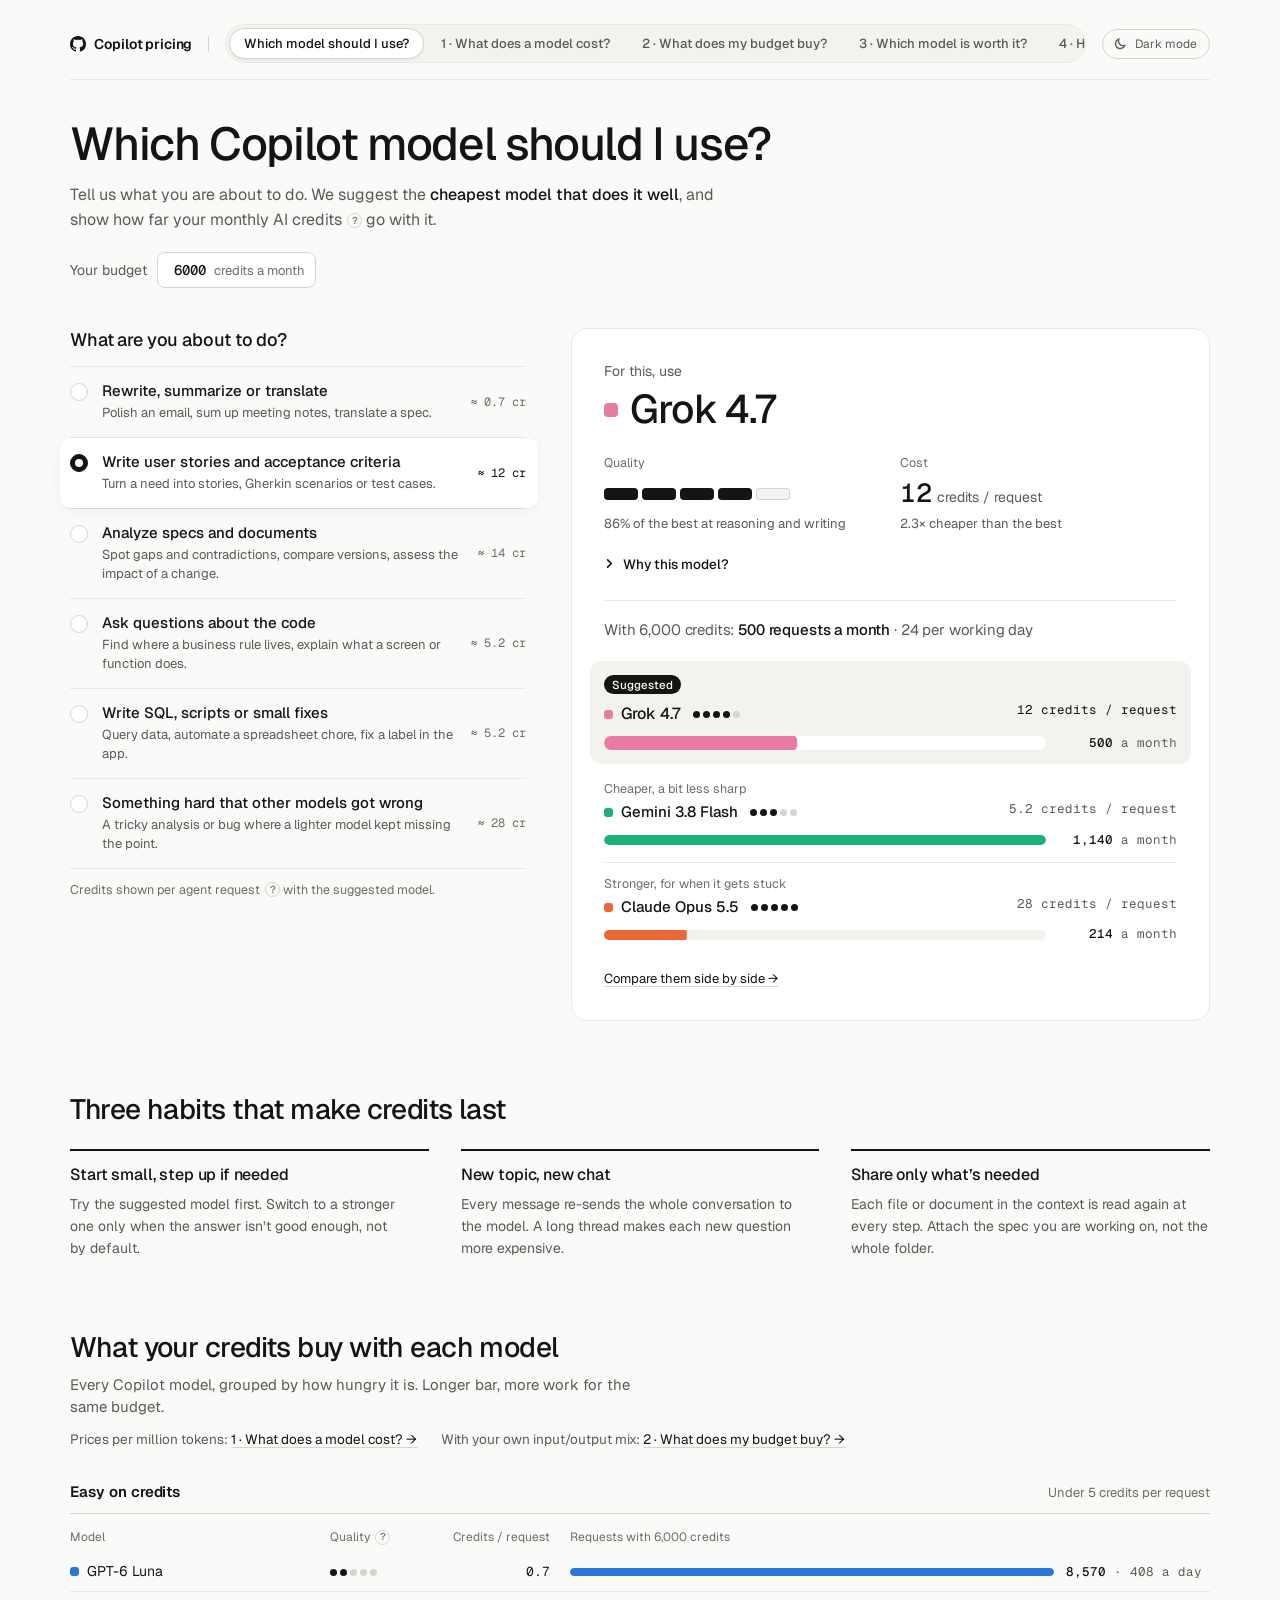
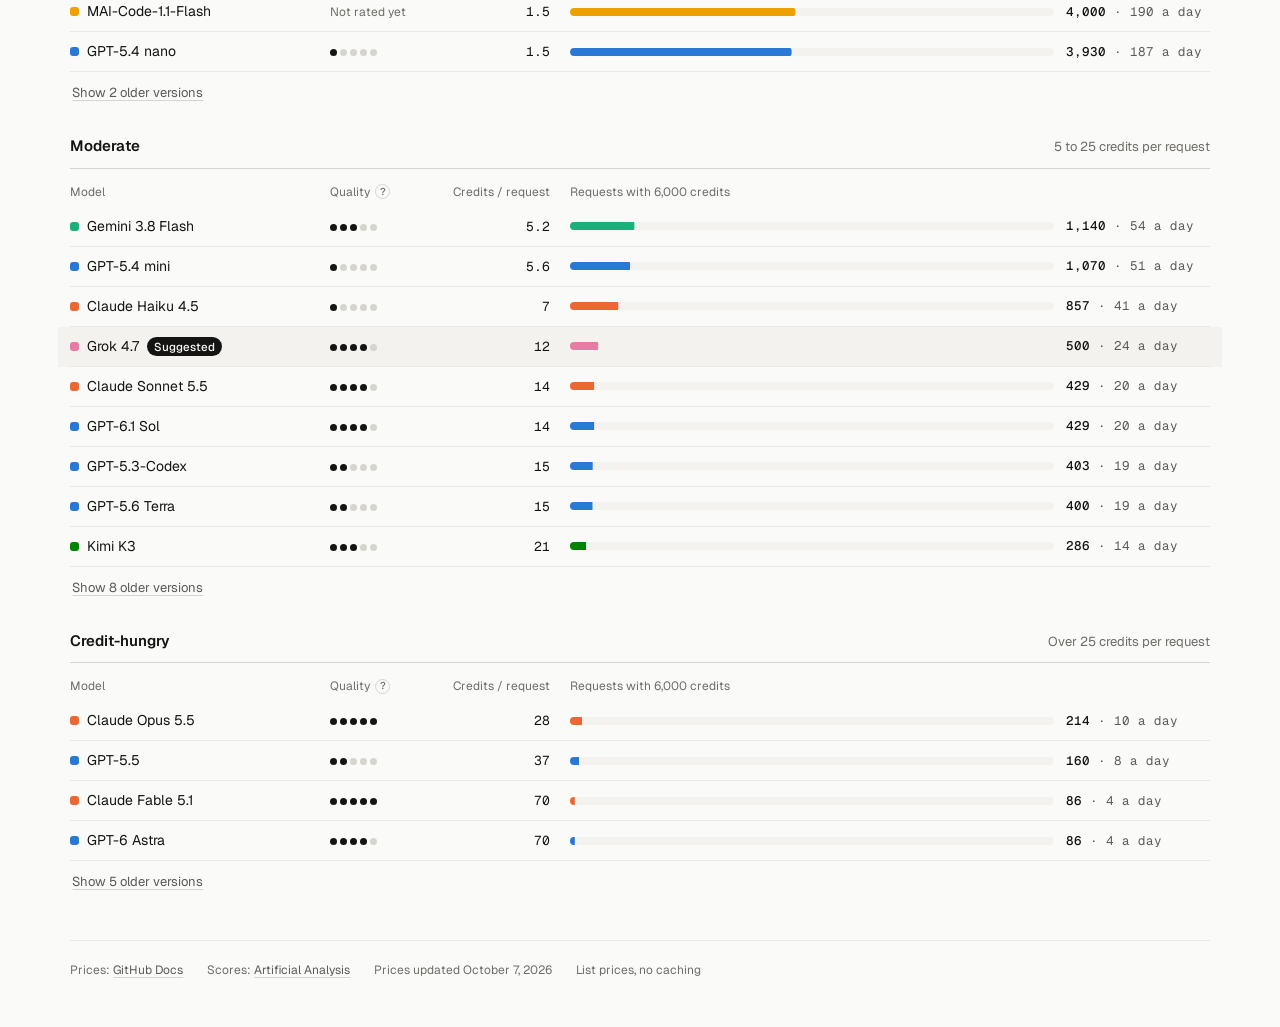
==== index.html @ 6c3388f8 "✨ feat: simple start page that suggests a model per task New index.html for readers who don't follow" ====
<!doctype html>
<html lang="en">
<head>
<meta charset="utf-8">
<meta name="viewport" content="width=device-width, initial-scale=1, viewport-fit=cover">
<title>Which Copilot model should I use?</title>
<meta name="description" content="Pick what you are about to do and get a GitHub Copilot model that does it well without burning through your monthly AI credits.">
<link rel="icon" href="data:image/svg+xml,%3Csvg xmlns=%22http://www.w3.org/2000/svg%22 viewBox=%220 0 16 16%22%3E%3Crect x=%221%22 y=%229%22 width=%223%22 height=%226%22 rx=%221%22 fill=%22%232a78d6%22/%3E%3Crect x=%226.5%22 y=%225%22 width=%223%22 height=%2210%22 rx=%221%22 fill=%22%23eb6834%22/%3E%3Crect x=%2212%22 y=%221%22 width=%223%22 height=%2214%22 rx=%221%22 fill=%22%231baf7a%22/%3E%3C/svg%3E">
<link rel="preconnect" href="https://fonts.googleapis.com">
<link rel="preconnect" href="https://fonts.gstatic.com" crossorigin>
<link rel="stylesheet" href="https://fonts.googleapis.com/css2?family=Geist:wght@400;500;600&family=Geist+Mono:wght@400;500&display=swap">

<script>
  try { const t = localStorage.getItem('copilot-pricing-theme'); if (t === 'dark' || t === 'light') document.documentElement.dataset.theme = t; } catch {}
</script>
<style>
/* Start page: the simple view for people who don't follow LLM news.
   Same design language as cost.html (tokens, nav, theme), fewer controls:
   pick a task on the left, the answer on the right, then the whole menu priced
   in what a monthly budget buys. Color is reserved for providers and the bars. */
:root {
  --bg: #fafaf9;
  --surface: #ffffff;
  --ink: #141413;
  --ink-2: #5b5a56;
  --ink-3: #6f6d68;
  --rule: #e9e8e4;
  --rule-strong: #d6d4ce;
  --hover: #f3f2ef;

  --s-openai: #2a78d6;
  --s-anthropic: #eb6834;
  --s-google: #1baf7a;
  --s-microsoft: #eda100;
  --s-xai: #e87ba4;
  --s-moonshot: #008300;
  --s-other: #8f8d87;

  --font-sans: "Geist", ui-sans-serif, system-ui, -apple-system, "Segoe UI", sans-serif;
  --font-mono: "Geist Mono", ui-monospace, "SF Mono", Menlo, monospace;
  --ease-out: cubic-bezier(.16, 1, .3, 1);
  color-scheme: light;
}
@media (prefers-color-scheme: dark) {
  :root:not([data-theme="light"]) {
    --bg: #151514; --surface: #1c1c1b; --ink: #f4f3ef; --ink-2: #b9b7b0; --ink-3: #85837d;
    --rule: #2a2a28; --rule-strong: #3a3a37; --hover: #222221;
    --s-openai: #3987e5; --s-anthropic: #d95926; --s-google: #199e70;
    --s-microsoft: #c98500; --s-xai: #d55181; --s-moonshot: #008300; --s-other: #85837d;
    color-scheme: dark;
  }
}
:root[data-theme="dark"] {
  --bg: #151514; --surface: #1c1c1b; --ink: #f4f3ef; --ink-2: #b9b7b0; --ink-3: #85837d;
  --rule: #2a2a28; --rule-strong: #3a3a37; --hover: #222221;
  --s-openai: #3987e5; --s-anthropic: #d95926; --s-google: #199e70;
  --s-microsoft: #c98500; --s-xai: #d55181; --s-moonshot: #008300; --s-other: #85837d;
  color-scheme: dark;
}

* { box-sizing: border-box; }
[hidden] { display: none !important; }
html { -webkit-text-size-adjust: 100%; }
body {
  margin: 0;
  background: var(--bg);
  color: var(--ink);
  font: 400 14px/1.5 var(--font-sans);
  -webkit-font-smoothing: antialiased;
}
.app {
  max-width: 76rem;
  margin: 0 auto;
  padding-inline: clamp(16px, 3vw, 40px);
  padding-block: 24px 48px;
}

/* Header and site nav: same as the other pages (keep the copies in sync) */
.masthead { display: flex; justify-content: space-between; align-items: center; gap: 16px; padding-bottom: 16px; border-bottom: 1px solid var(--rule); }
.theme-btn {
  appearance: none;
  display: inline-flex; align-items: center; gap: 8px;
  border: 1px solid var(--rule-strong);
  background: transparent;
  color: var(--ink-2);
  font: 400 12px/1 var(--font-sans);
  padding: 7px 12px 7px 10px;
  border-radius: 999px;
  cursor: pointer;
  flex: none;
  transition: background .15s, color .15s;
}
.theme-btn:hover { background: var(--hover); color: var(--ink); }
.theme-btn svg { width: 14px; height: 14px; fill: none; stroke: currentColor; stroke-width: 1.6; stroke-linecap: round; }
.theme-btn .sun { display: none; }
.is-dark .theme-btn .sun { display: block; }
.is-dark .theme-btn .moon { display: none; }
/* Site nav: one tab per page, shared by index.html, cost.html, tokens.html, performance.html and compare.html */
.site-nav { flex: 1; min-width: 0; display: flex; align-items: center; gap: 16px; }
.site-nav .brand {
  display: inline-flex; align-items: center; gap: 8px; flex: none;
  font: 600 14px/1 var(--font-sans); letter-spacing: -.01em; color: var(--ink);
  padding-right: 16px; border-right: 1px solid var(--rule-strong);
}
.site-nav .brand svg { width: 16px; height: 16px; fill: currentColor; }
.site-nav .tabs {
  display: flex; gap: 2px; padding: 3px; min-width: 0; overflow-x: auto; scrollbar-width: none;
  background: var(--hover); border: 1px solid var(--rule); border-radius: 999px;
}
.site-nav .tabs::-webkit-scrollbar { display: none; }
.site-nav .tabs a {
  flex: none; white-space: nowrap;
  font: 500 13px/1 var(--font-sans); color: var(--ink-2); text-decoration: none;
  padding: 8px 14px; border-radius: 999px; border: 1px solid transparent;
  transition: background .15s, color .15s, box-shadow .15s;
}
.site-nav .tabs a:hover { color: var(--ink); }
.site-nav .tabs .ts { display: none; }
.site-nav .tabs a[aria-current="page"] {
  color: var(--ink); background: var(--surface); border-color: var(--rule-strong);
  box-shadow: 0 1px 2px rgb(0 0 0 / .06);
}
.site-nav .tabs a:focus-visible { outline: 2px solid var(--ink); outline-offset: 2px; }
@media (max-width: 640px) {
  .site-nav .brand { display: none; }
  .site-nav .tabs a { font-size: 12px; padding: 7px 9px; }
  .site-nav .tabs .tq { display: none; }
  .site-nav .tabs .ts { display: inline; }
  .theme-btn { padding: 7px; }
  #theme-label { position: absolute; width: 1px; height: 1px; overflow: hidden; clip-path: inset(50%); white-space: nowrap; }
}

/* Intro */
.intro { padding-top: 40px; max-width: 46rem; }
h1 {
  font-weight: 500;
  font-size: clamp(30px, 4.6vw, 46px);
  line-height: 1.06;
  letter-spacing: -0.03em;
  margin: 0 0 14px;
  text-wrap: balance;
}
.lede { color: var(--ink-2); font-size: 16px; line-height: 1.55; max-width: 60ch; margin: 0; text-wrap: pretty; }
.lede b { color: var(--ink); font-weight: 500; }
.budget {
  display: inline-flex; align-items: center; gap: 10px; flex-wrap: wrap;
  margin-top: 20px; font-size: 14px; color: var(--ink-2);
}
.budget label { color: var(--ink-2); }
.num {
  display: inline-flex; align-items: center;
  border: 1px solid var(--rule-strong); border-radius: 8px; background: var(--surface);
  transition: border-color .15s;
}
.num:focus-within { border-color: var(--ink-2); }
.num input {
  appearance: textfield; -moz-appearance: textfield;
  width: 6.5ch; border: 0; background: transparent; color: var(--ink);
  font: 500 14px/1 var(--font-mono); padding: 8px 4px 8px 10px; text-align: right;
}
.num input::-webkit-outer-spin-button, .num input::-webkit-inner-spin-button { -webkit-appearance: none; margin: 0; }
.num input:focus { outline: none; }
.num span { padding: 0 10px 0 4px; color: var(--ink-3); font-size: 13px; }
.budget .reset { font-size: 13px; }

/* Picker: tasks on the left, the answer on the right */
.picker {
  margin-top: 40px;
  display: grid;
  grid-template-columns: minmax(0, 5fr) minmax(0, 7fr);
  gap: clamp(24px, 3.5vw, 48px);
  align-items: start;
}
.tasks { border: 0; margin: 0; padding: 0; min-width: 0; }
.tasks legend { font: 500 18px/1.3 var(--font-sans); letter-spacing: -0.01em; padding: 0; margin-bottom: 14px; }
.task-list { list-style: none; margin: 0; padding: 0; border-top: 1px solid var(--rule); }
.task { border-bottom: 1px solid var(--rule); }
.task label {
  position: relative;
  display: grid; grid-template-columns: 18px minmax(0, 1fr) auto; column-gap: 14px; align-items: start;
  padding: 14px 12px 14px 10px; margin-inline: -10px -12px;
  border-radius: 10px; cursor: pointer;
  transition: background .15s;
}
.task label:hover { background: var(--hover); }
.task input { position: absolute; opacity: 0; pointer-events: none; }
.task .dot {
  margin-top: 2px; width: 18px; height: 18px; border-radius: 50%;
  border: 1.5px solid var(--rule-strong); background: var(--surface);
  display: grid; place-items: center;
  transition: border-color .2s, background .2s;
}
.task .dot::after {
  content: ""; width: 8px; height: 8px; border-radius: 50%; background: var(--bg);
  transform: scale(0); transition: transform .3s var(--ease-out);
}
.task input:checked + label .dot { border-color: var(--ink); background: var(--ink); }
.task input:checked + label .dot::after { transform: scale(1); }
.task input:checked + label { background: var(--surface); box-shadow: 0 1px 2px rgb(0 0 0 / .05), 0 4px 16px rgb(0 0 0 / .04); }
.task input:focus-visible + label { outline: 2px solid var(--ink); outline-offset: 2px; }
.task .t-name { display: block; font-size: 15px; font-weight: 500; color: var(--ink); line-height: 1.35; }
.task .t-ex { display: block; margin-top: 3px; font-size: 13px; color: var(--ink-2); line-height: 1.45; }
.task .t-cost {
  align-self: center; white-space: nowrap;
  font: 400 12px/1 var(--font-mono); color: var(--ink-3);
  font-variant-numeric: tabular-nums;
}
.task input:checked + label .t-cost { color: var(--ink); }
.tasks-note { margin: 12px 0 0; font-size: 12.5px; color: var(--ink-3); }

/* The answer */
.answer {
  position: sticky; top: 16px;
  background: var(--surface);
  border: 1px solid var(--rule);
  border-radius: 16px;
  padding: clamp(20px, 3vw, 32px);
  min-width: 0;
}
.a-lead { margin: 0; font-size: 14px; color: var(--ink-2); }
.a-model {
  display: flex; align-items: center; gap: 12px;
  margin: 6px 0 0;
  font-weight: 500; font-size: clamp(28px, 3.6vw, 40px); line-height: 1.08; letter-spacing: -0.03em;
  text-wrap: balance;
}
.a-model .sw { flex: none; width: 14px; height: 14px; border-radius: 4px; background: var(--c, var(--s-other)); }
.facts { margin: 22px 0 0; display: grid; grid-template-columns: repeat(2, minmax(0, 1fr)); gap: 20px; }
.fact { margin: 0; min-width: 0; }
.fact dt { font-size: 12.5px; color: var(--ink-3); margin-bottom: 8px; }
.fact dd { margin: 0; }
.meter { display: flex; gap: 4px; height: 28px; align-items: center; }
.meter i { flex: 1; max-width: 34px; height: 12px; border-radius: 4px; background: var(--hover); box-shadow: inset 0 0 0 1px var(--rule-strong); }
.meter i.on { background: var(--ink); box-shadow: none; }
.f-big { font-size: 14px; color: var(--ink-2); height: 28px; display: flex; align-items: baseline; gap: 6px; }
.f-big b { font-size: 26px; line-height: 1; font-weight: 500; letter-spacing: -0.02em; color: var(--ink); font-variant-numeric: tabular-nums; }
.f-sub { margin-top: 6px !important; font-size: 13px; color: var(--ink-2); }
.opt .o-name .pips { margin-left: 4px; }
.a-why { margin: 12px 0 0; font-size: 15px; line-height: 1.55; color: var(--ink-2); max-width: 58ch; text-wrap: pretty; }
.a-why b { color: var(--ink); font-weight: 500; }
.promo {
  display: inline-flex; align-items: center; gap: 8px; margin-top: 12px;
  font-size: 12.5px; color: var(--ink-2);
  padding: 5px 10px; border-radius: 999px; background: var(--hover);
}
.promo svg { width: 13px; height: 13px; fill: none; stroke: currentColor; stroke-width: 1.6; stroke-linecap: round; stroke-linejoin: round; }
.a-month {
  margin: 22px 0 0; padding-top: 18px; border-top: 1px solid var(--rule);
  font-size: 15px; line-height: 1.45; letter-spacing: -0.01em; color: var(--ink-2); text-wrap: pretty;
}
.a-month b { color: var(--ink); font-weight: 500; font-variant-numeric: tabular-nums; }

/* Options: the pick, a cheaper and a stronger model, each with its month in requests */
.opts { list-style: none; margin: 20px 0 0; padding: 0; display: grid; gap: 4px; }
.opt {
  display: grid;
  grid-template-columns: minmax(0, 1fr) auto;
  grid-template-areas: "role role" "name cost" "bar bar";
  column-gap: 12px;
  padding: 12px 0;
}
.opt + .opt { border-top: 1px solid var(--rule); }
.opt .o-role { grid-area: role; font-size: 12.5px; color: var(--ink-3); margin-bottom: 2px; }
.opt .o-name { grid-area: name; font-size: 15px; font-weight: 500; display: inline-flex; align-items: center; gap: 8px; min-width: 0; }
.opt .o-name .sw { flex: none; width: 9px; height: 9px; border-radius: 3px; background: var(--c, var(--s-other)); }
.opt .o-cost { grid-area: cost; align-self: baseline; font: 400 12.5px/1.3 var(--font-mono); color: var(--ink-2); text-align: right; font-variant-numeric: tabular-nums; }
.opt .o-bar { grid-area: bar; margin-top: 10px; display: flex; align-items: center; gap: 12px; }
.track { flex: 1; height: 10px; border-radius: 999px; background: var(--hover); overflow: hidden; }
.fill {
  display: block; height: 100%; border-radius: inherit; background: var(--c, var(--s-other));
  width: 100%; transform-origin: left center;
  transform: scaleX(max(var(--w, 0), .008));
  transition: transform .7s var(--ease-out);
}
.opt .o-n { flex: none; min-width: 9.5em; text-align: right; font: 400 12.5px/1 var(--font-mono); color: var(--ink-2); font-variant-numeric: tabular-nums; }
.opt .o-n b { color: var(--ink); font-weight: 500; }
.opt.is-pick {
  margin-inline: -14px; padding: 14px;
  background: var(--hover); border-radius: 12px;
}
.opt.is-pick + .opt { border-top: 0; }
.opt.is-pick .o-role {
  justify-self: start; margin-bottom: 8px;
  font-size: 11.5px; font-weight: 500; line-height: 1;
  padding: 4px 8px; border-radius: 999px; background: var(--ink); color: var(--bg);
}
.opt.is-pick .o-name { font-size: 16px; }
.opt.is-pick .o-cost { color: var(--ink); }
.opt.is-pick .track { height: 14px; background: var(--surface); }
.a-foot { margin: 16px 0 0; display: flex; flex-wrap: wrap; gap: 6px 20px; font-size: 13px; }
.a-foot a { color: var(--ink); text-underline-offset: 3px; text-decoration-color: var(--rule-strong); }
.a-foot a:hover { text-decoration-color: currentColor; }

/* The menu: every model, priced in what the budget buys */
section.menu, section.habits { margin-top: 72px; }
h2 {
  font-weight: 500; font-size: clamp(22px, 2.6vw, 28px); line-height: 1.15; letter-spacing: -0.02em;
  margin: 0 0 10px; text-wrap: balance;
}
.sub { margin: 0; color: var(--ink-2); font-size: 15px; max-width: 64ch; text-wrap: pretty; }
.more { margin: 10px 0 0; font-size: 13.5px; color: var(--ink-2); display: flex; flex-wrap: wrap; gap: 4px 24px; }
.more a, .why-list a { color: var(--ink); text-underline-offset: 3px; text-decoration-color: var(--rule-strong); }
.more a:hover, .why-list a:hover { text-decoration-color: currentColor; }
.band { margin-top: 32px; }
.band-head { display: flex; align-items: baseline; justify-content: space-between; gap: 16px; padding-bottom: 10px; border-bottom: 1px solid var(--rule-strong); }
.band-head h3 { margin: 0; font-size: 15px; font-weight: 600; letter-spacing: -0.005em; }
.band-head p { margin: 0; font-size: 13px; color: var(--ink-3); text-align: right; }
.m-head, .m-row {
  display: grid;
  grid-template-columns: minmax(0, 15rem) 5.5rem 7rem minmax(0, 1fr);
  column-gap: 20px; align-items: center;
}
.m-head {
  padding: 14px 0 6px; font-size: 12px; color: var(--ink-3);
}
.m-head span:nth-child(3) { text-align: right; }
.m-list { list-style: none; margin: 0; padding: 0; }
.m-row { padding: 9px 0; border-bottom: 1px solid var(--rule); scroll-margin-top: 80px; }
.m-row .m-name { display: inline-flex; align-items: center; gap: 8px; font-size: 14px; min-width: 0; }
.m-row .m-name .sw { flex: none; width: 9px; height: 9px; border-radius: 3px; background: var(--c, var(--s-other)); }
.m-row .m-name span:not(.sw):not(.tag) { overflow: hidden; text-overflow: ellipsis; white-space: nowrap; }
.m-row .m-cost { text-align: right; font: 400 13px/1 var(--font-mono); color: var(--ink); font-variant-numeric: tabular-nums; }
.m-row .m-bar { display: flex; align-items: center; gap: 12px; min-width: 0; }
.m-row .track { height: 8px; }
.m-row .m-n { flex: none; min-width: 11.5em; font: 400 12.5px/1 var(--font-mono); color: var(--ink-2); font-variant-numeric: tabular-nums; }
.m-row .m-n b { color: var(--ink); font-weight: 500; }
.m-row .tag {
  flex: none; font-size: 11.5px; line-height: 1; padding: 4px 7px; border-radius: 999px;
  background: var(--ink); color: var(--bg); font-weight: 500;
}
.m-row.is-pick { background: linear-gradient(var(--hover), var(--hover)) no-repeat; background-size: calc(100% + 24px) 100%; background-position: -12px 0; }
@supports (background-size: calc(100% + 24px) 100%) {
  .m-row.is-pick { box-shadow: -12px 0 0 var(--hover), 12px 0 0 var(--hover); }
}
.m-row.is-old .m-name, .m-row.is-old .m-cost, .m-row.is-old .m-n, .m-row.is-old .m-n b { color: var(--ink-3); }
.m-row.is-old .sw, .m-row.is-old .fill, .m-row.is-old .pips { opacity: .45; }
.old-tag {
  flex: none; font-size: 11px; line-height: 1; padding: 3px 6px; border-radius: 999px;
  border: 1px solid var(--rule-strong); color: var(--ink-3);
}
.old-toggle { margin-top: 10px; font-size: 12.5px; color: var(--ink-3); text-align: left; line-height: 1.4; }
.pips { display: inline-flex; gap: 3px; }
.pips i { width: 7px; height: 7px; border-radius: 50%; background: var(--rule-strong); }
.pips i.on { background: var(--ink); }
.pips-na { font-size: 12px; color: var(--ink-3); }

/* Habits */
.h-list { list-style: none; margin: 24px 0 0; padding: 0; display: grid; grid-template-columns: repeat(3, minmax(0, 1fr)); gap: 32px; }
.h-list li { border-top: 2px solid var(--ink); padding-top: 14px; }
.h-list b { display: block; font-size: 16px; font-weight: 500; letter-spacing: -0.01em; line-height: 1.3; }
.h-list p { margin: 8px 0 0; color: var(--ink-2); font-size: 14px; line-height: 1.55; text-wrap: pretty; }

/* Why this model (inside the answer panel) */
details.why { margin-top: 16px; }
details.why summary {
  display: inline-flex; align-items: center; gap: 8px; cursor: pointer; list-style: none;
  font-size: 13.5px; font-weight: 500; color: var(--ink); padding: 4px 0;
}
details.why summary::-webkit-details-marker { display: none; }
details.why summary svg { width: 11px; height: 11px; fill: none; stroke: currentColor; stroke-width: 1.8; stroke-linecap: round; stroke-linejoin: round; transition: transform .2s var(--ease-out); }
details.why[open] summary svg { transform: rotate(90deg); }
.why-list { margin: 8px 0 0; padding: 0 0 0 19px; display: grid; gap: 6px; font-size: 13.5px; line-height: 1.5; color: var(--ink-2); max-width: 62ch; }
.why-list b { color: var(--ink); font-weight: 500; }

.link-btn {
  appearance: none; border: 0; background: none; padding: 4px 2px;
  font: 400 13px/1 var(--font-sans); color: var(--ink-2);
  text-decoration: underline; text-decoration-color: var(--rule-strong);
  text-underline-offset: 3px; cursor: pointer;
}
.link-btn:hover { color: var(--ink); }
.gl-t { white-space: nowrap; }

/* Footer */
footer {
  margin-top: 48px; padding-top: 20px; border-top: 1px solid var(--rule);
  color: var(--ink-3); font-size: 12px;
  display: flex; flex-wrap: wrap; gap: 6px 24px;
}
footer a { color: var(--ink-2); text-underline-offset: 3px; text-decoration-color: var(--rule-strong); }
.empty { color: var(--ink-2); padding: 24px 0; }

button:focus-visible, summary:focus-visible, a:focus-visible, .num:has(input:focus-visible) {
  outline: 2px solid var(--ink);
  outline-offset: 2px;
}

@media (max-width: 960px) {
  .picker { grid-template-columns: minmax(0, 1fr); }
  .answer { position: static; }
  .m-head, .m-row { grid-template-columns: minmax(0, 1fr) auto; row-gap: 8px; }
  .m-head { display: none; }
  .m-row .m-q { justify-self: end; }
  .m-row .m-cost { display: none; }
  .m-row .m-bar { grid-column: 1 / -1; }
  .h-list { grid-template-columns: minmax(0, 1fr); gap: 24px; }
}
@media (max-width: 520px) {
  .intro { padding-top: 28px; }
  .opt .o-n, .m-row .m-n { min-width: 0; }
  .band-head { flex-direction: column; gap: 2px; }
  .band-head p { text-align: left; }
}
@media (prefers-reduced-motion: reduce) {
  *, *::before, *::after { transition: none !important; }
}
.no-anim .fill { transition: none; }
</style>
</head>
<body>
<!--
THESIS: the answer before the vocabulary. Name the task, get one model and what a month of it costs; refuses the price-chart-first dashboard.
OWN-WORLD: the site's own Geist on warm neutrals, provider swatches, round-capped bars; a bordered answer panel is the only raised surface.
STORY: a business analyst learns which model fits the task, how many agent requests their 6,000 credits buy with it, and that pricier is rarely needed; they leave with a model name.
FIRST VIEWPORT: question as H1, one-line lede with the editable budget; tasks list left (5/12), answer panel right (7/12) with model name at display size and three month bars.
FORM: established-world surface, task picker + answer panel (structure chosen in-thread; seed script returned no output).
FINISH: unreviewed and undocumented is unfinished; this build ends with the finish review, the verdict, and DESIGN.md
-->
<div class="app">
  <div class="masthead">
    <nav class="site-nav" aria-label="Pages">
      <span class="brand"><svg viewBox="0 0 16 16" aria-hidden="true"><path d="M8 0c4.42 0 8 3.58 8 8a8.01 8.01 0 0 1-5.45 7.59c-.4.08-.55-.17-.55-.38 0-.27.01-1.13.01-2.2 0-.75-.25-1.23-.54-1.48 1.78-.2 3.65-.88 3.65-3.95 0-.88-.31-1.59-.82-2.15.08-.2.36-1.02-.08-2.12 0 0-.67-.22-2.2.82-.64-.18-1.32-.27-2-.27-.68 0-1.36.09-2 .27-1.53-1.03-2.2-.82-2.2-.82-.44 1.1-.16 1.92-.08 2.12-.51.56-.82 1.28-.82 2.15 0 3.06 1.86 3.75 3.64 3.95-.23.2-.44.55-.51 1.07-.46.21-1.61.55-2.33-.66-.15-.24-.6-.83-1.23-.82-.67.01-.27.38.01.53.34.19.73.9.82 1.13.16.45.68 1.31 2.69.94 0 .67.01 1.3.01 1.49 0 .21-.15.45-.55.38A7.995 7.995 0 0 1 0 8c0-4.42 3.58-8 8-8Z"/></svg>Copilot pricing</span>
      <div class="tabs">
        <a href="./" aria-current="page"><span class="tq">Which model should I use?</span><span class="ts">Start</span></a>
        <a href="cost.html">1 · <span class="tq">What does a model cost?</span><span class="ts">Cost</span></a>
        <a href="tokens.html">2 · <span class="tq">What does my budget buy?</span><span class="ts">Budget</span></a>
        <a href="performance.html">3 · <span class="tq">Which model is worth it?</span><span class="ts">Value</span></a>
        <a href="compare.html">4 · <span class="tq">How do they compare?</span><span class="ts">Compare</span></a>
      </div>
    </nav>
    <button type="button" class="theme-btn" id="theme-toggle" aria-pressed="false">
      <svg class="moon" viewBox="0 0 16 16" aria-hidden="true"><path d="M13.5 9.5A5.5 5.5 0 0 1 6.5 2.5a5.5 5.5 0 1 0 7 7Z"/></svg>
      <svg class="sun" viewBox="0 0 16 16" aria-hidden="true"><circle cx="8" cy="8" r="3"/><path d="M8 1.5v1.5M8 13v1.5M1.5 8H3M13 8h1.5M3.4 3.4l1 1M11.6 11.6l1 1M3.4 12.6l1-1M11.6 4.4l1-1"/></svg>
      <span id="theme-label">Dark mode</span>
    </button>
  </div>

  <header class="intro">
    <h1>Which Copilot model should I use?</h1>
    <p class="lede">Tell us what you are about to do. We suggest the <b>cheapest model that does it well</b>, and show how far your monthly <span class="gl-t">AI credits<button class="gl" data-gl="credit"></button></span> go with it.</p>
    <div class="budget">
      <label for="credits">Your budget</label>
      <span class="num"><input id="credits" type="number" inputmode="numeric" min="0" max="1000000" step="500" value="6000"><span>credits a month</span></span>
      <button type="button" class="link-btn reset" id="credits-reset" hidden>Back to 6,000</button>
    </div>
  </header>

  <main>
    <div class="picker">
      <fieldset class="tasks">
        <legend>What are you about to do?</legend>
        <ul class="task-list" id="tasks"></ul>
        <p class="tasks-note">Credits shown per <span class="gl-t">agent request<button class="gl" data-gl="request"></button></span> with the suggested model.</p>
      </fieldset>

      <section class="answer" id="answer" aria-live="polite" aria-labelledby="a-model">
        <p class="empty">Loading prices…</p>
      </section>
    </div>

    <section class="habits" aria-labelledby="habits-title">
      <h2 id="habits-title">Three habits that make credits last</h2>
      <ul class="h-list">
        <li><b>Start small, step up if needed</b><p>Try the suggested model first. Switch to a stronger one only when the answer isn’t good enough, not by default.</p></li>
        <li><b>New topic, new chat</b><p>Every message re-sends the whole conversation to the model. A long thread makes each new question more expensive.</p></li>
        <li><b>Share only what’s needed</b><p>Each file or document in the context is read again at every step. Attach the spec you are working on, not the whole folder.</p></li>
      </ul>
    </section>

    <section class="menu" aria-labelledby="menu-title">
      <h2 id="menu-title">What your credits buy with each model</h2>
      <p class="sub" id="menu-sub">Every Copilot model, grouped by how hungry it is. Longer bar, more work for the same budget.</p>
      <p class="more"><span>Prices per million tokens: <a href="cost.html">1 · What does a model cost? →</a></span><span>With your own input/output mix: <a href="tokens.html">2 · What does my budget buy? →</a></span></p>
      <div id="bands"></div>
    </section>




    <footer>
      <span>Prices: <a href="https://docs.github.com/en/copilot/reference/copilot-billing/models-and-pricing" target="_blank" rel="noopener">GitHub Docs</a></span>
      <span>Scores: <a href="https://artificialanalysis.ai/" target="_blank" rel="noopener">Artificial Analysis</a></span>
      <span id="updated"></span>
      <span>List prices, no caching</span>
    </footer>
  </main>
</div>

<script src="shared.js"></script>
<script>
// Data: data/models.csv (prices, USD per 1M tokens) and data/scores.csv (Artificial Analysis).
// Every suggestion is computed here from those files; no model name is hard-coded.
const NUMERIC = ['input', 'cachedInput', 'cacheWrite', 'output', 'coding', 'intelligence'];

function parseCSV(text) {
  const out = [];
  let row = [], field = '', q = false;
  for (let i = 0; i < text.length; i++) {
    const ch = text[i];
    if (q) {
      if (ch === '"' && text[i + 1] === '"') { field += '"'; i++; }
      else if (ch === '"') q = false;
      else field += ch;
    } else if (ch === '"') q = true;
    else if (ch === ',') { row.push(field); field = ''; }
    else if (ch === '\n') { row.push(field.replace(/\r$/, '')); out.push(row); row = []; field = ''; }
    else field += ch;
  }
  if (field || row.length) { row.push(field); out.push(row); }
  const [head, ...data] = out;
  return data.filter(r => r.length > 1).map(r => {
    const m = {};
    head.forEach((h, i) => {
      const v = r[i] ?? '';
      m[h] = v === '' ? null : NUMERIC.includes(h) ? Number(v) : v;
    });
    return m;
  });
}

const getText = url => fetch(url, { cache: 'no-cache' }).then(r => { if (!r.ok) throw new Error(url + ' ' + r.status); return r.text(); });
const getJSON = url => fetch(url, { cache: 'no-cache' }).then(r => (r.ok ? r.json() : {})).catch(() => ({}));
Promise.all([
  getText('data/models.csv'),
  getText('data/scores.csv').catch(() => ''),
  getJSON('data/meta.json'),
]).then(([csv, scores, meta]) => init(parseCSV(csv), scores ? parseCSV(scores) : [], meta), err => {
  console.error(err);
  const p = document.createElement('p');
  p.className = 'empty';
  p.textContent = 'Couldn’t load the price list. Serve the site over HTTP (python3 -m http.server).';
  document.getElementById('answer').replaceChildren(p);
});

// What people ask Copilot to do, from light to heavy. `index` is the benchmark that fits the task
// best; `level` is the share of the top Copilot score a model needs to be suggested.
const TASKS = [
  { id: 'rewrite', name: 'Rewrite, summarize or translate', ex: 'Polish an email, sum up meeting notes, translate a spec.', index: 'intelligence', level: .6 },
  { id: 'stories', name: 'Write user stories and acceptance criteria', ex: 'Turn a need into stories, Gherkin scenarios or test cases.', index: 'intelligence', level: .8 },
  { id: 'analyze', name: 'Analyze specs and documents', ex: 'Spot gaps and contradictions, compare versions, assess the impact of a change.', index: 'intelligence', level: .9 },
  { id: 'code-qa', name: 'Ask questions about the code', ex: 'Find where a business rule lives, explain what a screen or function does.', index: 'coding', level: .85 },
  { id: 'sql', name: 'Write SQL, scripts or small fixes', ex: 'Query data, automate a spreadsheet chore, fix a label in the app.', index: 'coding', level: .92 },
  { id: 'hard', name: 'Something hard that other models got wrong', ex: 'A tricky analysis or bug where a lighter model kept missing the point.', index: 'intelligence', level: .98 },
];
const INDEX_LABEL = { intelligence: 'reasoning and writing', coding: 'coding' };
const DEFAULT_CREDITS = 6000;
const WORKDAYS = 21;
const STORE = 'copilot-start';

function init(ROWS, SCORES, meta) {
  const $ = id => document.getElementById(id);
  const { REQUEST_TOKENS, CREDIT_USD } = CopilotShared;
  const shared = CopilotShared.read();
  const inPct = Number.isFinite(shared.inPct) ? shared.inPct : 90;
  const r = inPct / 100;

  const COLORS = { OpenAI: '--s-openai', Anthropic: '--s-anthropic', Google: '--s-google', Microsoft: '--s-microsoft', xAI: '--s-xai', 'Moonshot AI': '--s-moonshot' };
  const colorOf = p => `var(${COLORS[p] || '--s-other'})`;
  const scoreOf = new Map(SCORES.map(s => [s.model, s]));
  const num = v => (Number.isFinite(v) ? v : null);

  // One entry per model, default tier: credits per agent request at the reader's mix.
  const MODELS = ROWS.filter(m => m.tier === 'default' && m.input != null && m.output != null).map(m => {
    const s = scoreOf.get(m.model) || {};
    const blendedUSD = r * m.input + (1 - r) * m.output;
    const promo = /promotion/i.test(m.note || '') ? (m.note.match(/through ([A-Z][a-z]+ \d{1,2}, \d{4})/) || [])[1] || '' : null;
    return {
      name: m.model, provider: m.provider, promo,
      perRequest: blendedUSD * REQUEST_TOKENS / 1e6 / CREDIT_USD,
      coding: num(s.coding), intelligence: num(s.intelligence),
    };
  });
  // Older versions: a model is superseded when the same provider ships the same line
  // (its name without the version number or a parenthesised variant) in a higher version,
  // e.g. Claude Sonnet 4.6 → Claude Sonnet 5.5, GPT-5.6 Luna → GPT-6 Luna.
  const versionOf = n => { const v = n.match(/\d+(?:\.\d+)?/); return v ? parseFloat(v[0]) : null; };
  const lineOf = n => n.replace(/\s*\(.*\)\s*/g, ' ').replace(/\d+(?:\.\d+)?/, '#').trim();
  MODELS.forEach(m => {
    const v = versionOf(m.name);
    const newer = v == null ? [] : MODELS.filter(o => o.provider === m.provider && !/\(/.test(o.name)
      && lineOf(o.name) === lineOf(m.name) && versionOf(o.name) > v);
    m.newer = newer.sort((a, b) => versionOf(b.name) - versionOf(a.name))[0] || null;
  });
  const CURRENT = MODELS.filter(m => !m.newer);
  const TOP = {
    coding: Math.max(...CURRENT.map(m => m.coding ?? -Infinity)),
    intelligence: Math.max(...CURRENT.map(m => m.intelligence ?? -Infinity)),
  };

  // Suggestion for a task: the cheapest model that reaches the level (ties: the higher score).
  // Cheaper: the best scorer below that price that still reaches level − 15 points.
  // Stronger: the best scorer above the pick (ties: the cheaper one).
  function suggest(task) {
    const k = task.index, top = TOP[k];
    const pool = CURRENT.filter(m => m[k] != null);
    const byCost = (a, b) => a.perRequest - b.perRequest || b[k] - a[k];
    const byScore = (a, b) => b[k] - a[k] || a.perRequest - b.perRequest;
    const pick = pool.filter(m => m[k] >= task.level * top).sort(byCost)[0];
    if (!pick) return null;
    const cheaper = pool.filter(m => m.perRequest < pick.perRequest && m[k] >= (task.level - .15) * top).sort(byScore)[0] || null;
    const stronger = pool.filter(m => m[k] > pick[k]).sort(byScore)[0] || null;
    return { pick, cheaper, stronger, k, top };
  }

  // Saved state, then the URL (?task=sql&credits=8000) on top.
  let saved = {};
  try { saved = JSON.parse(localStorage.getItem(STORE) || '{}') || {}; } catch {}
  const q = new URLSearchParams(location.search);
  const state = {
    task: TASKS.some(t => t.id === q.get('task')) ? q.get('task') : TASKS.some(t => t.id === saved.task) ? saved.task : 'stories',
    credits: Number.isFinite(+q.get('credits')) && q.get('credits') !== null ? +q.get('credits') : Number.isFinite(saved.credits) ? saved.credits : DEFAULT_CREDITS,
  };
  state.credits = Math.min(Math.max(Math.round(state.credits) || 0, 0), 1e6);
  state.showOld = saved.showOld === true;
  function save() {
    try { localStorage.setItem(STORE, JSON.stringify(state)); } catch {}
    const p = new URLSearchParams(location.search);
    p.delete('task'); p.delete('credits');
    if (state.task !== 'stories') p.set('task', state.task);
    if (state.credits !== DEFAULT_CREDITS) p.set('credits', state.credits);
    const s = p.toString();
    try { history.replaceState(null, '', s ? '?' + s : location.pathname); } catch {}
  }

  // Formats
  const fmtInt = n => Math.round(n).toLocaleString('en-US');
  const fmtPer = c => (c < 0.95 ? c.toFixed(1) : c < 9.95 ? c.toFixed(1).replace(/\.0$/, '') : fmtInt(c));
  // Requests a month, rounded so they don't read as exact: 3 significant digits above 1,000.
  const fmtReq = n => (n >= 1000 ? fmtInt(Math.round(n / 10) * 10) : fmtInt(n));
  const perDay = n => {
    const d = n / WORKDAYS;
    return d >= 1.5 ? `${fmtInt(d)} a day` : d >= 0.75 ? 'about 1 a day' : 'less than 1 a day';
  };
  const monthOf = m => (m.perRequest > 0 ? state.credits / m.perRequest : 0);
  const pct = (m, k) => Math.round(m[k] / TOP[k] * 100);
  const el = (tag, cls, text) => { const e = document.createElement(tag); if (cls) e.className = cls; if (text != null) e.textContent = text; return e; };
  const swatch = m => { const s = el('span', 'sw'); s.style.setProperty('--c', colorOf(m.provider)); s.setAttribute('aria-hidden', 'true'); return s; };

  // Task list (built once; the per-request hint is refreshed on render).
  const hints = new Map();
  TASKS.forEach(t => {
    const li = el('li', 'task');
    const input = el('input');
    input.type = 'radio'; input.name = 'task'; input.id = 't-' + t.id; input.value = t.id;
    input.checked = t.id === state.task;
    input.addEventListener('change', () => {
      state.task = t.id; save(); renderAnswer(true); renderBands();
      if (matchMedia('(max-width: 960px)').matches) {
        const a = $('answer'), top = a.getBoundingClientRect().top;
        if (top > innerHeight * .6) a.scrollIntoView({ behavior: matchMedia('(prefers-reduced-motion: reduce)').matches ? 'auto' : 'smooth', block: 'start' });
      }
    });
    const label = el('label');
    label.htmlFor = input.id;
    const text = el('span');
    text.append(el('span', 't-name', t.name), el('span', 't-ex', t.ex));
    const hint = el('span', 't-cost');
    hints.set(t.id, hint);
    label.append(el('span', 'dot'), text, hint);
    li.append(input, label);
    $('tasks').append(li);
  });

  function renderAnswer(animate) {
    const task = TASKS.find(t => t.id === state.task);
    const s = suggest(task);
    const box = $('answer');
    if (!s) { box.replaceChildren(el('p', 'empty', 'No scored model for this task yet.')); return; }
    const { pick, cheaper, stronger, k } = s;

    const lead = el('p', 'a-lead', 'For this, use');
    const name = el('h2', 'a-model');
    name.id = 'a-model';
    name.append(swatch(pick), el('span', null, pick.name));

    // Two facts side by side: quality as a 5-step meter, cost per request.
    const best = CURRENT.filter(m => m[k] === TOP[k]).sort((a, b) => a.perRequest - b.perRequest)[0];
    const facts = el('dl', 'facts');
    const fq = el('div', 'fact');
    const meter = el('span', 'meter');
    const lv = qualityLevel(pick, k);
    meter.setAttribute('role', 'img');
    meter.setAttribute('aria-label', `Quality ${lv} out of 5`);
    for (let i = 1; i <= 5; i++) meter.append(el('i', i <= lv ? 'on' : ''));
    const qdd = el('dd');
    qdd.append(meter);
    const qsub = el('dd', 'f-sub', pick[k] === TOP[k] ? `Best at ${INDEX_LABEL[k]}` : `${pct(pick, k)}% of the best at ${INDEX_LABEL[k]}`);
    fq.append(el('dt', null, 'Quality'), qdd, qsub);
    const fc = el('div', 'fact');
    const cdd = el('dd', 'f-big');
    cdd.append(el('b', null, fmtPer(pick.perRequest)), ' credits / request');
    const ratio = best.perRequest / pick.perRequest;
    const csub = el('dd', 'f-sub', pick[k] === TOP[k] ? 'The priciest choice here' : ratio >= 1.5 ? `${ratio >= 10 ? fmtInt(ratio) : ratio.toFixed(1).replace(/\.0$/, '')}× cheaper than the best` : 'Priced like the best');
    fc.append(el('dt', null, 'Cost'), cdd, csub);
    facts.append(fq, fc);
    const parts = [lead, name, facts];
    if (pick.promo != null) {
      const p = el('p', 'promo');
      p.innerHTML = '<svg viewBox="0 0 14 14" aria-hidden="true"><circle cx="7" cy="7" r="5.5"/><path d="M7 4v3.2l2 1.3"/></svg>';
      p.append(pick.promo ? `Promotional price until ${pick.promo}` : 'Promotional price, may go up');
      parts.push(p);
    }

    // Why this model: the rule applied to this task, in plain words. Stays open across re-renders.
    const why = el('details', 'why');
    why.open = whyOpen;
    why.addEventListener('toggle', () => { whyOpen = why.open; });
    const sum = el('summary');
    sum.innerHTML = '<svg viewBox="0 0 12 12" aria-hidden="true"><path d="M4 2l4 4-4 4"/></svg>';
    sum.append('Why this model?');
    const ul = el('ul', 'why-list');
    const li = (...xs) => { const l = el('li'); l.append(...xs); ul.append(l); };
    li('For this task we look for at least ', el('b', null, Math.round(task.level * 100) + '%'), ` of the best Copilot score at ${INDEX_LABEL[k]}.`);
    const below = CURRENT.filter(m => m[k] != null && m.perRequest < pick.perRequest).sort((a, b) => b[k] - a[k])[0];
    li(el('b', null, pick.name), ` is the cheapest model that clears it (${pct(pick, k)}%).`, below ? ` The best cheaper one, ${below.name}, reaches ${pct(below, k)}%.` : '');
    li('A request is about 50,000 ', el('b', null, 'tokens'), `: one agent step reading your files, history and prompt, ${inPct}% read and ${100 - inPct}% written. Short questions cost less, long tasks more.`);
    const val = el('a', null, 'Every model’s price against its score →');
    val.href = 'performance.html' + (k === 'intelligence' ? '?score=intelligence' : '');
    li('Scores come from ', el('b', null, 'Artificial Analysis'), ' benchmarks: a guide, not a test of your own work. ', val);
    why.append(sum, ul);
    parts.push(why);

    const n = monthOf(pick);
    const month = el('p', 'a-month');
    if (state.credits <= 0) month.append('Set a budget above to see how far it goes.');
    else month.append(`With ${fmtInt(state.credits)} credits: `, el('b', null, fmtReq(n) + ' requests a month'), ` · ${perDay(n).replace('a day', 'per working day')}`);
    parts.push(month);

    const opts = [
      { m: pick, role: 'Suggested', cls: 'is-pick' },
      cheaper && { m: cheaper, role: `Cheaper, ${pct(cheaper, k) >= pct(pick, k) - 3 ? 'about as good' : 'a bit less sharp'}` },
      stronger && { m: stronger, role: 'Stronger, for when it gets stuck' },
    ].filter(Boolean);
    const max = Math.max(...opts.map(o => monthOf(o.m)), 1);
    const list = el('ul', 'opts');
    list.setAttribute('aria-label', 'Your month with each option');
    opts.forEach(o => {
      const li = el('li', 'opt ' + (o.cls || ''));
      li.style.setProperty('--c', colorOf(o.m.provider));
      const nm = el('span', 'o-name');
      nm.append(swatch(o.m), el('span', null, o.m.name));
      const ol = qualityLevel(o.m, k), op = el('span', 'pips');
      op.setAttribute('role', 'img'); op.setAttribute('aria-label', `Quality ${ol} out of 5`);
      for (let i = 1; i <= 5; i++) op.append(el('i', i <= ol ? 'on' : ''));
      nm.append(op);
      const cost = el('span', 'o-cost', `${fmtPer(o.m.perRequest)} credits / request`);
      const bar = el('span', 'o-bar');
      const track = el('span', 'track'), fill = el('span', 'fill');
      fill.style.setProperty('--w', animate ? prevWidth(o.m.name) : monthOf(o.m) / max);
      track.append(fill);
      const nn = el('span', 'o-n');
      const mm = monthOf(o.m);
      nn.append(el('b', null, fmtReq(mm)), ' a month');
      bar.append(track, nn);
      li.append(el('span', 'o-role', o.role), nm, cost, bar);
      list.append(li);
      if (animate) requestAnimationFrame(() => requestAnimationFrame(() => fill.style.setProperty('--w', mm / max)));
      widths.set(o.m.name, mm / max);
    });
    parts.push(list);

    const foot = el('p', 'a-foot');
    const cmp = el('a', null, 'Compare them side by side →');
    cmp.href = 'compare.html?' + opts.map(o => 'm=' + encodeURIComponent(o.m.name)).join('&');
    foot.append(cmp);
    parts.push(foot);
    box.replaceChildren(...parts);
  }
  // Bars grow from their previous width when the task changes, so the eye follows the change.
  const widths = new Map();
  let whyOpen = false;
  const prevWidth = name => widths.get(name) ?? 0;

  // The menu: three bands by credits per request.
  const BANDS = [
    { name: 'Easy on credits', note: 'Under 5 credits per request', test: c => c < 5 },
    { name: 'Moderate', note: '5 to 25 credits per request', test: c => c >= 5 && c <= 25 },
    { name: 'Credit-hungry', note: 'Over 25 credits per request', test: c => c > 25 },
  ];
  function renderBands() {
    const task = TASKS.find(t => t.id === state.task);
    const s = suggest(task);
    const max = Math.max(...MODELS.map(monthOf), 1);
    const nodes = [];
    BANDS.forEach(b => {
      const all = MODELS.filter(m => b.test(m.perRequest)).sort((a, c) => a.perRequest - c.perRequest || a.name.localeCompare(c.name));
      if (!all.length) return;
      const old = all.filter(m => m.newer);
      const ms = state.showOld ? all : all.filter(m => !m.newer);
      const band = el('div', 'band');
      const head = el('div', 'band-head');
      head.append(el('h3', null, b.name), el('p', null, b.note));
      const cols = el('div', 'm-head');
      cols.setAttribute('aria-hidden', 'true');
      const qh = el('span');
      qh.append('Quality');
      cols.append(el('span', null, 'Model'), qh, el('span', null, 'Credits / request'), el('span', null, `Requests with ${fmtInt(state.credits)} credits`));
      const list = el('ul', 'm-list');
      ms.forEach(m => {
        const li = el('li', 'm-row');
        li.style.setProperty('--c', colorOf(m.provider));
        const nm = el('span', 'm-name');
        nm.append(swatch(m), el('span', null, m.name));
        nm.title = m.name;
        const ql = el('span', 'm-q');
        const level = qualityLevel(m);
        if (level) {
          const p = el('span', 'pips');
          p.setAttribute('role', 'img');
          p.setAttribute('aria-label', `Quality ${level} out of 5`);
          for (let i = 1; i <= 5; i++) p.append(el('i', i <= level ? 'on' : ''));
          ql.append(p);
        } else ql.append(el('span', 'pips-na', 'Not rated yet'));
        const cost = el('span', 'm-cost', fmtPer(m.perRequest));
        cost.setAttribute('aria-label', `${fmtPer(m.perRequest)} credits per request`);
        const bar = el('span', 'm-bar');
        const track = el('span', 'track'), fill = el('span', 'fill');
        fill.style.setProperty('--w', monthOf(m) / max);
        track.append(fill);
        const n = monthOf(m);
        const nn = el('span', 'm-n');
        nn.append(el('b', null, fmtReq(n)), ` · ${perDay(n)}`);
        bar.append(track, nn);
        if (s && m === s.pick) { li.classList.add('is-pick'); nm.append(el('span', 'tag', 'Suggested')); }
        if (m.newer) {
          li.classList.add('is-old');
          const o = el('span', 'old-tag', 'Older');
          o.title = `Replaced by ${m.newer.name}`;
          nm.append(o);
          li.title = `Older version, replaced by ${m.newer.name}`;
        }
        li.append(nm, ql, cost, bar);
        list.append(li);
      });
      band.append(head, cols, list);
      if (old.length) {
        const t = el('button', 'link-btn old-toggle', state.showOld
          ? `Hide ${old.length} older version${old.length > 1 ? 's' : ''}`
          : `Show ${old.length} older version${old.length > 1 ? 's' : ''}`);
        t.type = 'button';
        t.title = old.map(m => `${m.name} → ${m.newer.name}`).join('\n');
        t.setAttribute('aria-expanded', String(!!state.showOld));
        t.addEventListener('click', () => {
          state.showOld = !state.showOld; save(); renderBands();
          const again = [...$('bands').querySelectorAll('.old-toggle')].find(x => x.dataset.band === b.name);
          if (again) again.focus({ preventScroll: true });
        });
        t.dataset.band = b.name;
        band.append(t);
      }
      nodes.push(band);
    });
    $('bands').replaceChildren(...nodes);
    // Glossary button on the Quality column header of every band (created at render time).
    $('bands').querySelectorAll('.m-head span:nth-child(2)').forEach(h => {
      h.parentElement.removeAttribute('aria-hidden');
      const g = el('button', 'gl');
      g.type = 'button'; g.dataset.gl = 'quality';
      h.append(g);
      if (window.glossaryBind) glossaryBind(g);
    });
    // Per-request hint next to each task.
    TASKS.forEach(t => {
      const x = suggest(t);
      hints.get(t.id).textContent = x ? `≈ ${fmtPer(x.pick.perRequest)} cr` : '';
      hints.get(t.id).setAttribute('aria-label', x ? `about ${fmtPer(x.pick.perRequest)} credits per request` : '');
    });
  }
  // General quality, 1 to 5, from the Intelligence Index next to the best Copilot model.
  function qualityLevel(m, k = 'intelligence') {
    const v = m[k] ?? null;
    if (v == null) return 0;
    const f = v / TOP[k];
    return f >= .95 ? 5 : f >= .85 ? 4 : f >= .75 ? 3 : f >= .6 ? 2 : 1;
  }

  // Budget
  const input = $('credits');
  input.value = state.credits;
  const syncReset = () => { $('credits-reset').hidden = state.credits === DEFAULT_CREDITS; };
  input.addEventListener('input', () => {
    const v = Number(input.value);
    state.credits = Number.isFinite(v) ? Math.min(Math.max(Math.round(v), 0), 1e6) : 0;
    save(); syncReset(); renderAnswer(true); renderBands();
  });
  $('credits-reset').addEventListener('click', () => {
    state.credits = DEFAULT_CREDITS; input.value = DEFAULT_CREDITS;
    save(); syncReset(); renderAnswer(true); renderBands();
  });
  syncReset();

  if (meta.updated) {
    const d = new Date(meta.updated + 'T00:00:00Z');
    $('updated').textContent = 'Prices updated ' + d.toLocaleDateString('en-US', { year: 'numeric', month: 'long', day: 'numeric', timeZone: 'UTC' });
  }

  // Theme: shared with the other pages, follows the system until the user picks one.
  const THEME = 'copilot-pricing-theme';
  const darkMQ = matchMedia('(prefers-color-scheme: dark)');
  const isDark = () => {
    const t = document.documentElement.dataset.theme;
    return t ? t === 'dark' : darkMQ.matches;
  };
  const syncTheme = () => {
    const dark = isDark();
    document.documentElement.classList.toggle('is-dark', dark);
    $('theme-toggle').setAttribute('aria-pressed', String(dark));
    $('theme-label').textContent = dark ? 'Light mode' : 'Dark mode';
  };
  $('theme-toggle').addEventListener('click', () => {
    const next = isDark() ? 'light' : 'dark';
    document.documentElement.dataset.theme = next;
    try { localStorage.setItem(THEME, next); } catch {}
    syncTheme();
  });
  darkMQ.addEventListener('change', syncTheme);
  syncTheme();

  renderAnswer(true);
  renderBands();
}
</script>
<script src="glossary.js"></script>
</body>
</html>
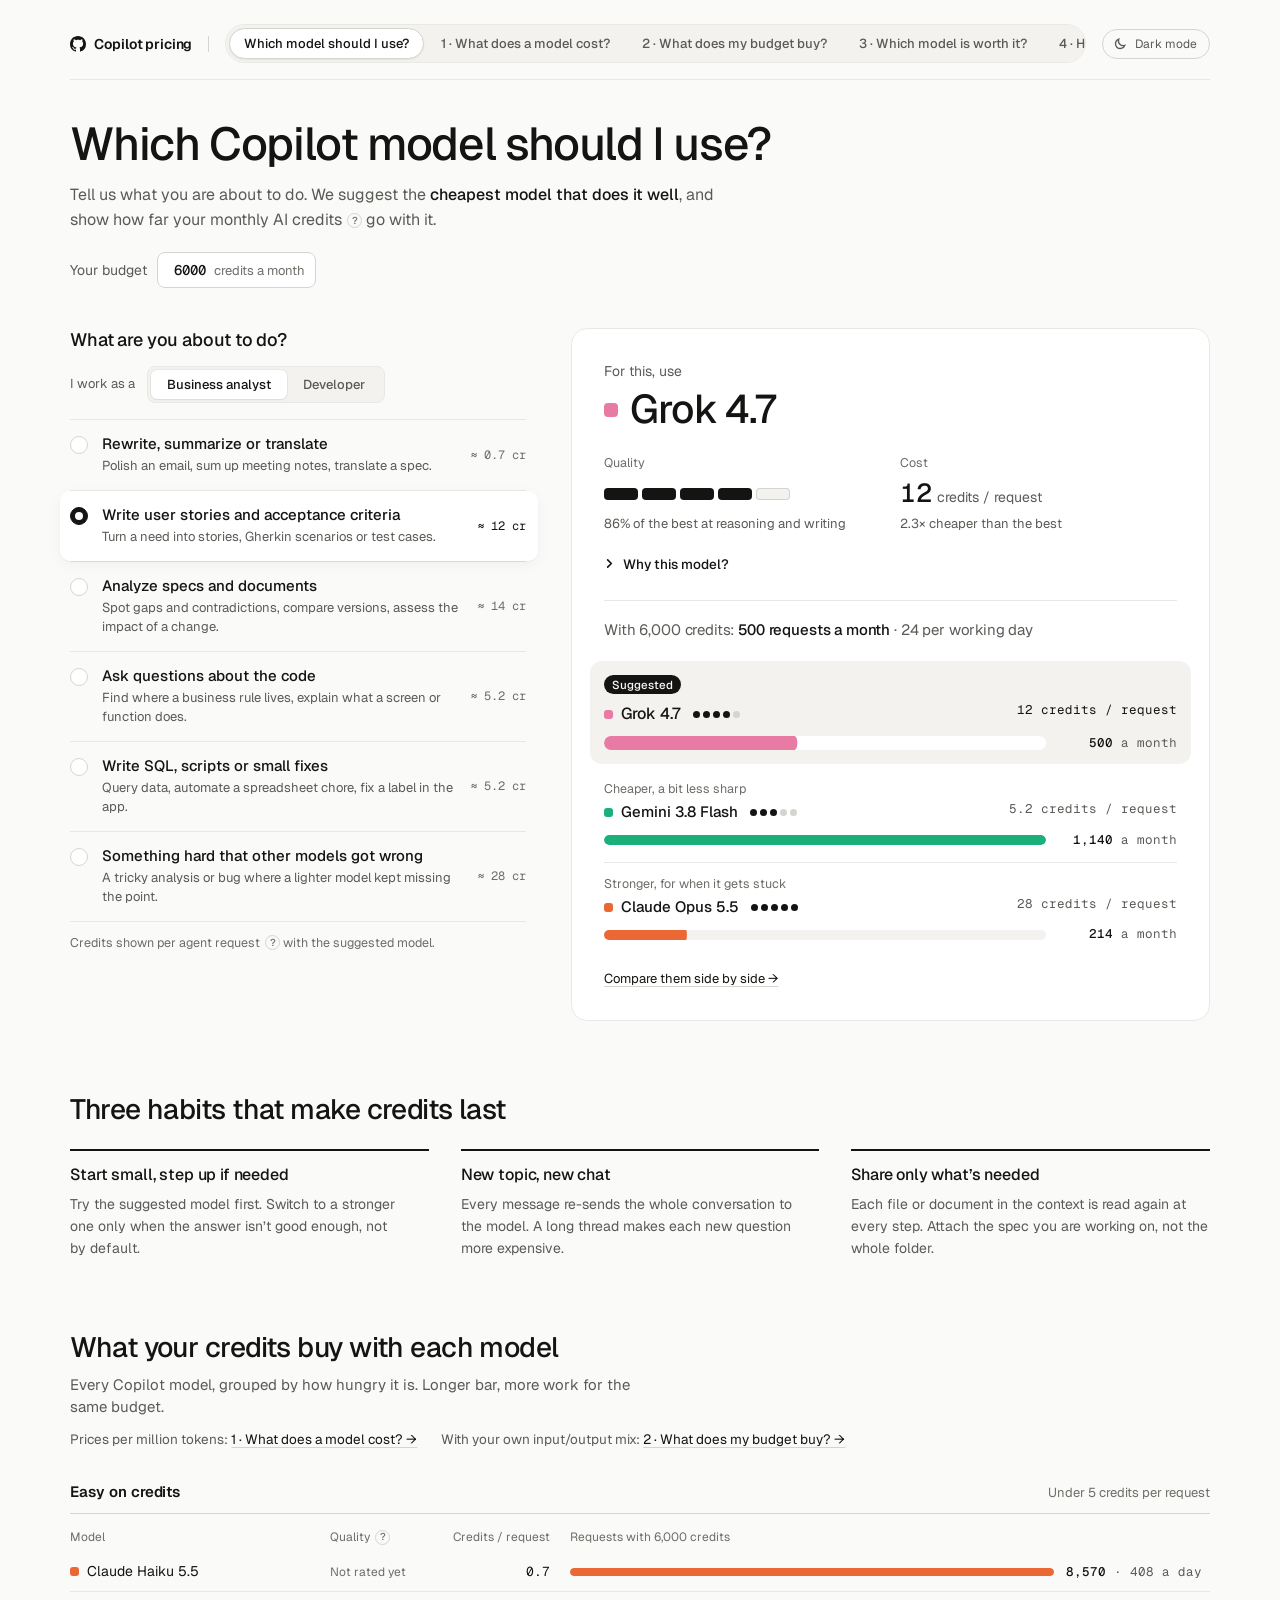
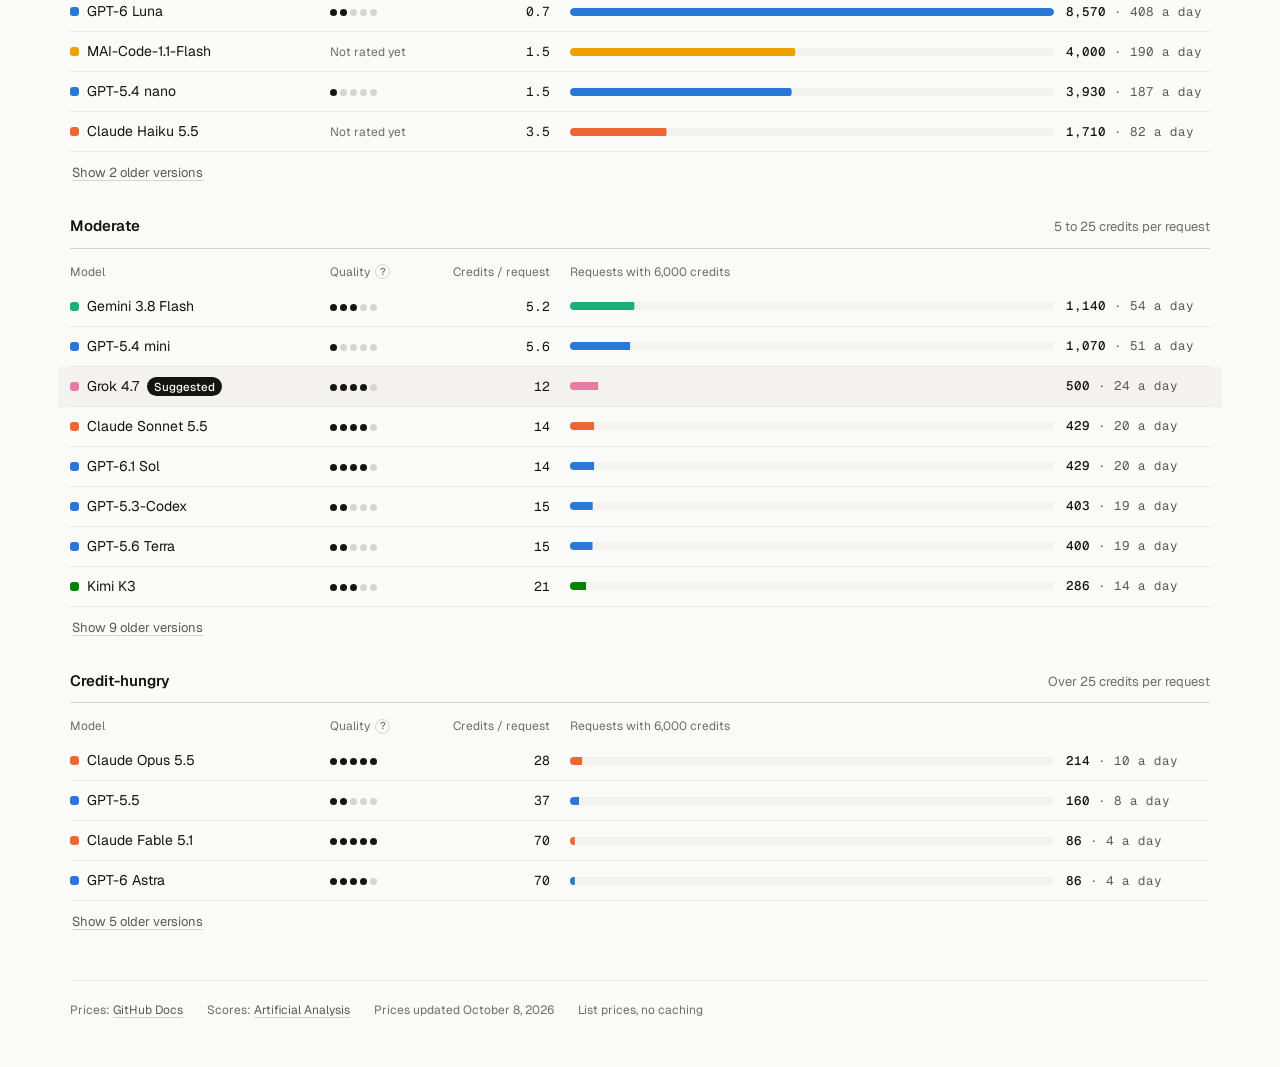
==== commit 33a8fa62: "✨ feat: developer use cases on the start page A "Business analyst | Developer" switch above the task" ====
--- a/index.html
+++ b/index.html
@@ -173,6 +173,33 @@
 }
 .tasks { border: 0; margin: 0; padding: 0; min-width: 0; }
 .tasks legend { font: 500 18px/1.3 var(--font-sans); letter-spacing: -0.01em; padding: 0; margin-bottom: 14px; }
+.roles { display: flex; align-items: center; gap: 12px; flex-wrap: wrap; margin-bottom: 16px; }
+.roles-label { font-size: 13px; color: var(--ink-2); }
+.segmented {
+  display: inline-flex;
+  padding: 3px;
+  border-radius: 8px;
+  background: var(--hover);
+  border: 1px solid var(--rule);
+}
+.segmented button {
+  appearance: none;
+  border: 0;
+  background: transparent;
+  color: var(--ink-2);
+  font: 500 13px/1 var(--font-sans);
+  padding: 8px 16px;
+  border-radius: 6px;
+  cursor: pointer;
+  transition: background .15s, color .15s, box-shadow .15s;
+}
+.segmented button:hover { color: var(--ink); }
+.segmented button:focus-visible { outline: 2px solid var(--ink); outline-offset: 2px; }
+.segmented button[aria-pressed="true"] {
+  background: var(--surface);
+  color: var(--ink);
+  box-shadow: 0 1px 2px rgb(0 0 0 / .06), 0 0 0 1px var(--rule);
+}
 .task-list { list-style: none; margin: 0; padding: 0; border-top: 1px solid var(--rule); }
 .task { border-bottom: 1px solid var(--rule); }
 .task label {
@@ -449,6 +476,10 @@
     <div class="picker">
       <fieldset class="tasks">
         <legend>What are you about to do?</legend>
+        <div class="roles">
+          <span class="roles-label" id="roles-label">I work as a</span>
+          <div class="segmented" role="group" aria-labelledby="roles-label" id="roles"></div>
+        </div>
         <ul class="task-list" id="tasks"></ul>
         <p class="tasks-note">Credits shown per <span class="gl-t">agent request<button class="gl" data-gl="request"></button></span> with the suggested model.</p>
       </fieldset>
@@ -532,16 +563,27 @@
   document.getElementById('answer').replaceChildren(p);
 });
 
-// What people ask Copilot to do, from light to heavy. `index` is the benchmark that fits the task
-// best; `level` is the share of the top Copilot score a model needs to be suggested.
-const TASKS = [
-  { id: 'rewrite', name: 'Rewrite, summarize or translate', ex: 'Polish an email, sum up meeting notes, translate a spec.', index: 'intelligence', level: .6 },
-  { id: 'stories', name: 'Write user stories and acceptance criteria', ex: 'Turn a need into stories, Gherkin scenarios or test cases.', index: 'intelligence', level: .8 },
-  { id: 'analyze', name: 'Analyze specs and documents', ex: 'Spot gaps and contradictions, compare versions, assess the impact of a change.', index: 'intelligence', level: .9 },
-  { id: 'code-qa', name: 'Ask questions about the code', ex: 'Find where a business rule lives, explain what a screen or function does.', index: 'coding', level: .85 },
-  { id: 'sql', name: 'Write SQL, scripts or small fixes', ex: 'Query data, automate a spreadsheet chore, fix a label in the app.', index: 'coding', level: .92 },
-  { id: 'hard', name: 'Something hard that other models got wrong', ex: 'A tricky analysis or bug where a lighter model kept missing the point.', index: 'intelligence', level: .98 },
+// What people ask Copilot to do, by role, from light to heavy. `index` is the benchmark that fits
+// the task best; `level` is the share of the top Copilot score a model needs to be suggested.
+const ROLES = [
+  { id: 'ba', name: 'Business analyst', first: 'stories', tasks: [
+    { id: 'rewrite', name: 'Rewrite, summarize or translate', ex: 'Polish an email, sum up meeting notes, translate a spec.', index: 'intelligence', level: .6 },
+    { id: 'stories', name: 'Write user stories and acceptance criteria', ex: 'Turn a need into stories, Gherkin scenarios or test cases.', index: 'intelligence', level: .8 },
+    { id: 'analyze', name: 'Analyze specs and documents', ex: 'Spot gaps and contradictions, compare versions, assess the impact of a change.', index: 'intelligence', level: .9 },
+    { id: 'code-qa', name: 'Ask questions about the code', ex: 'Find where a business rule lives, explain what a screen or function does.', index: 'coding', level: .85 },
+    { id: 'sql', name: 'Write SQL, scripts or small fixes', ex: 'Query data, automate a spreadsheet chore, fix a label in the app.', index: 'coding', level: .92 },
+    { id: 'hard', name: 'Something hard that other models got wrong', ex: 'A tricky analysis or bug where a lighter model kept missing the point.', index: 'intelligence', level: .98 },
+  ] },
+  { id: 'dev', name: 'Developer', first: 'feature', tasks: [
+    { id: 'explain', name: 'Explain code, write docs or commit messages', ex: 'Walk through an unfamiliar module, write a docstring, a README section or a commit message.', index: 'coding', level: .75 },
+    { id: 'tests', name: 'Write tests', ex: 'Cover a function and its edge cases, fix a broken assertion, add a regression test.', index: 'coding', level: .85 },
+    { id: 'review', name: 'Review a change or refactor', ex: 'Spot bugs in a pull request; rename, extract or simplify without changing behavior.', index: 'coding', level: .9 },
+    { id: 'debug', name: 'Debug a failure', ex: 'Read a stack trace or a failing CI run, find the root cause, propose the fix.', index: 'coding', level: .92 },
+    { id: 'feature', name: 'Build a feature across several files', ex: 'Agent mode reads the codebase, edits several files, runs the build and the tests.', index: 'coding', level: .95 },
+    { id: 'dev-hard', name: 'Architecture, or a bug other models got wrong', ex: 'Plan a migration, untangle concurrency, crack a fix lighter models kept missing.', index: 'coding', level: .98 },
+  ] },
 ];
+const TASKS = ROLES.flatMap(r => r.tasks.map(t => ({ ...t, role: r.id })));
 const INDEX_LABEL = { intelligence: 'reasoning and writing', coding: 'coding' };
 const DEFAULT_CREDITS = 6000;
 const WORKDAYS = 21;
@@ -611,6 +653,10 @@
     credits: Number.isFinite(+q.get('credits')) && q.get('credits') !== null ? +q.get('credits') : Number.isFinite(saved.credits) ? saved.credits : DEFAULT_CREDITS,
   };
   state.credits = Math.min(Math.max(Math.round(state.credits) || 0, 0), 1e6);
+  // Last task per role, so switching back and forth keeps each choice.
+  const roleOf = id => TASKS.find(t => t.id === id).role;
+  state.lastTask = Object.fromEntries(ROLES.map(r => [r.id, r.tasks.some(t => t.id === saved.lastTask?.[r.id]) ? saved.lastTask[r.id] : r.first]));
+  state.lastTask[roleOf(state.task)] = state.task;
   state.showOld = saved.showOld === true;
   function save() {
     try { localStorage.setItem(STORE, JSON.stringify(state)); } catch {}
@@ -636,30 +682,50 @@
   const el = (tag, cls, text) => { const e = document.createElement(tag); if (cls) e.className = cls; if (text != null) e.textContent = text; return e; };
   const swatch = m => { const s = el('span', 'sw'); s.style.setProperty('--c', colorOf(m.provider)); s.setAttribute('aria-hidden', 'true'); return s; };
 
-  // Task list (built once; the per-request hint is refreshed on render).
+  // Role switch and task list (built once; the per-request hint is refreshed on render).
   const hints = new Map();
-  TASKS.forEach(t => {
-    const li = el('li', 'task');
-    const input = el('input');
-    input.type = 'radio'; input.name = 'task'; input.id = 't-' + t.id; input.value = t.id;
-    input.checked = t.id === state.task;
-    input.addEventListener('change', () => {
-      state.task = t.id; save(); renderAnswer(true); renderBands();
-      if (matchMedia('(max-width: 960px)').matches) {
-        const a = $('answer'), top = a.getBoundingClientRect().top;
-        if (top > innerHeight * .6) a.scrollIntoView({ behavior: matchMedia('(prefers-reduced-motion: reduce)').matches ? 'auto' : 'smooth', block: 'start' });
-      }
+  function pickTask(id) {
+    state.task = id; state.lastTask[roleOf(id)] = id;
+    save(); renderAnswer(true); renderBands();
+  }
+  function renderTasks() {
+    const role = ROLES.find(r => r.id === roleOf(state.task));
+    $('roles').querySelectorAll('button').forEach(b => b.setAttribute('aria-pressed', String(b.dataset.role === role.id)));
+    hints.clear();
+    $('tasks').replaceChildren(...role.tasks.map(t => {
+      const li = el('li', 'task');
+      const input = el('input');
+      input.type = 'radio'; input.name = 'task'; input.id = 't-' + t.id; input.value = t.id;
+      input.checked = t.id === state.task;
+      input.addEventListener('change', () => {
+        pickTask(t.id);
+        if (matchMedia('(max-width: 960px)').matches) {
+          const a = $('answer'), top = a.getBoundingClientRect().top;
+          if (top > innerHeight * .6) a.scrollIntoView({ behavior: matchMedia('(prefers-reduced-motion: reduce)').matches ? 'auto' : 'smooth', block: 'start' });
+        }
+      });
+      const label = el('label');
+      label.htmlFor = input.id;
+      const text = el('span');
+      text.append(el('span', 't-name', t.name), el('span', 't-ex', t.ex));
+      const hint = el('span', 't-cost');
+      hints.set(t.id, hint);
+      label.append(el('span', 'dot'), text, hint);
+      li.append(input, label);
+      return li;
+    }));
+  }
+  ROLES.forEach(r => {
+    const b = el('button', null, r.name);
+    b.type = 'button'; b.dataset.role = r.id;
+    b.addEventListener('click', () => {
+      if (roleOf(state.task) === r.id) return;
+      state.task = state.lastTask[r.id];
+      renderTasks(); pickTask(state.task);
     });
-    const label = el('label');
-    label.htmlFor = input.id;
-    const text = el('span');
-    text.append(el('span', 't-name', t.name), el('span', 't-ex', t.ex));
-    const hint = el('span', 't-cost');
-    hints.set(t.id, hint);
-    label.append(el('span', 'dot'), text, hint);
-    li.append(input, label);
-    $('tasks').append(li);
+    $('roles').append(b);
   });
+  renderTasks();
 
   function renderAnswer(animate) {
     const task = TASKS.find(t => t.id === state.task);
@@ -860,10 +926,10 @@
       if (window.glossaryBind) glossaryBind(g);
     });
     // Per-request hint next to each task.
-    TASKS.forEach(t => {
-      const x = suggest(t);
-      hints.get(t.id).textContent = x ? `≈ ${fmtPer(x.pick.perRequest)} cr` : '';
-      hints.get(t.id).setAttribute('aria-label', x ? `about ${fmtPer(x.pick.perRequest)} credits per request` : '');
+    hints.forEach((h, id) => {
+      const x = suggest(TASKS.find(t => t.id === id));
+      h.textContent = x ? `≈ ${fmtPer(x.pick.perRequest)} cr` : '';
+      h.setAttribute('aria-label', x ? `about ${fmtPer(x.pick.perRequest)} credits per request` : '');
     });
   }
   // General quality, 1 to 5, from the Intelligence Index next to the best Copilot model.
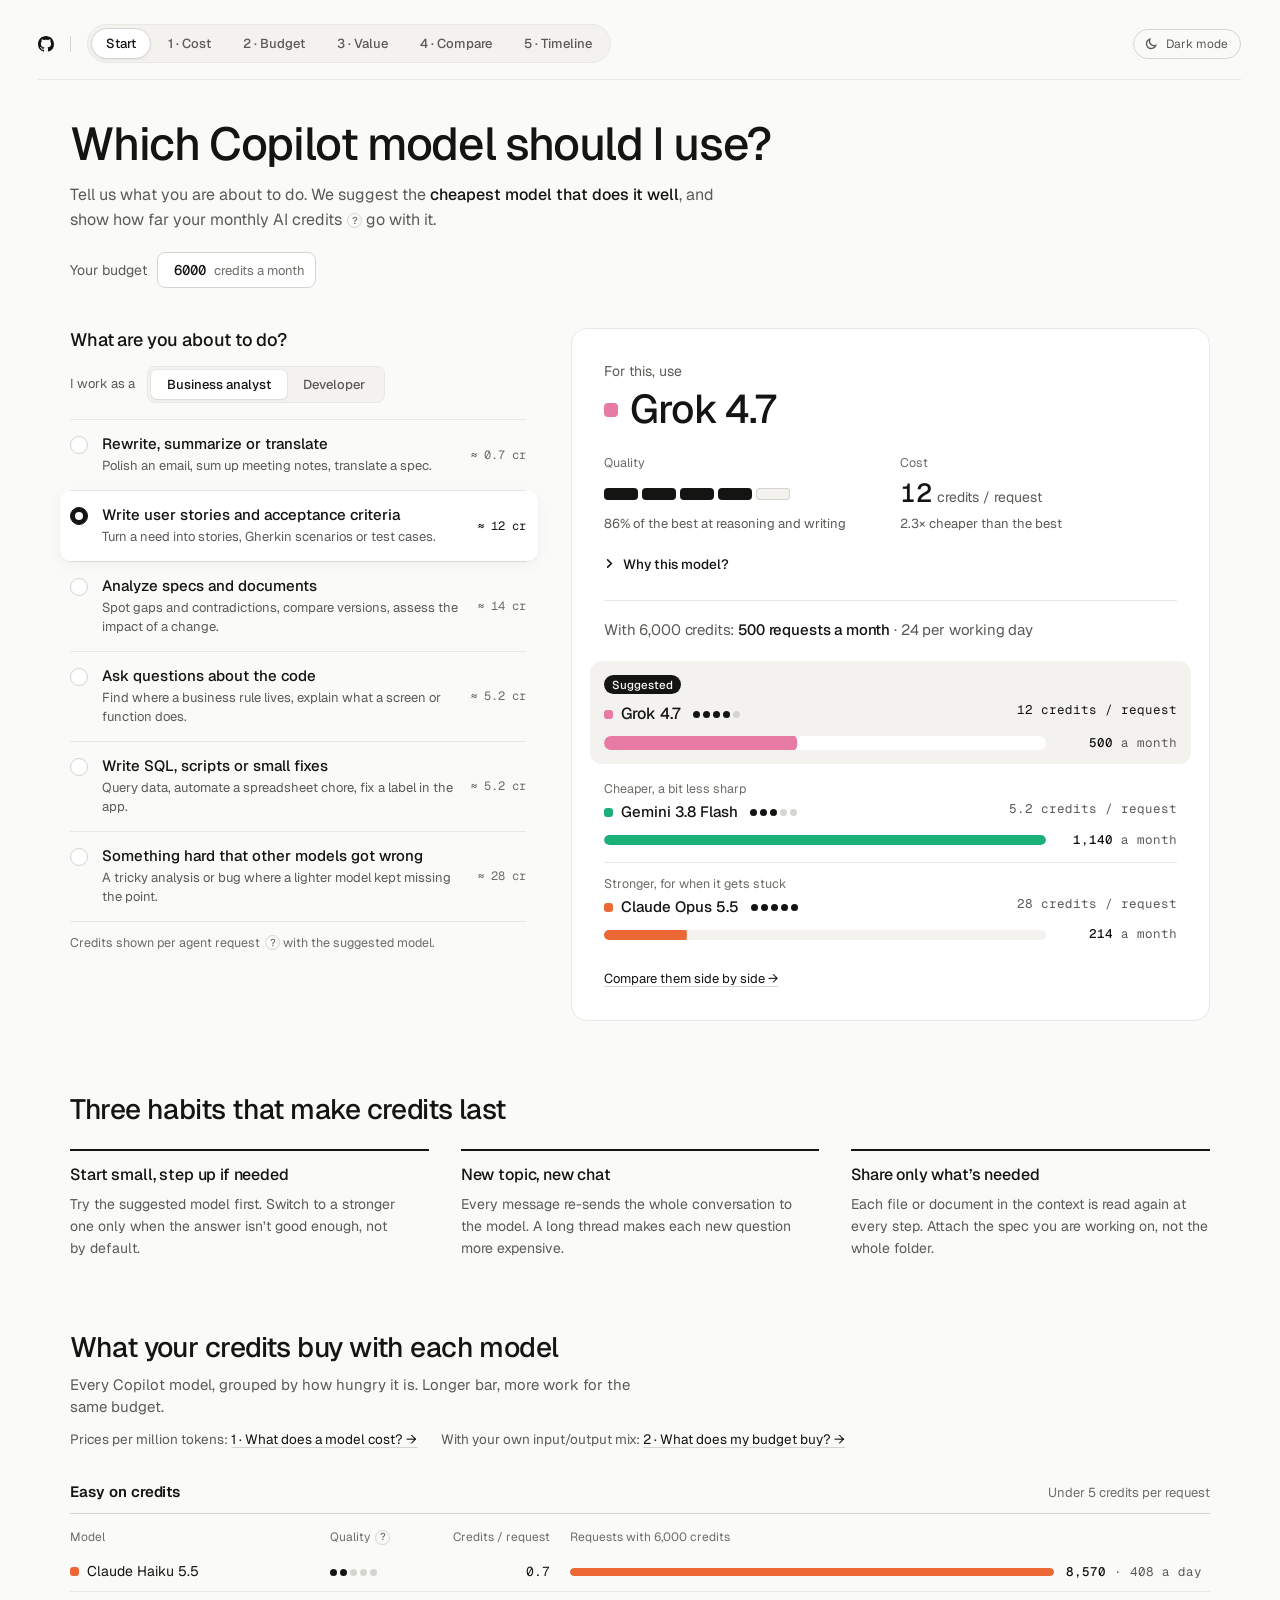
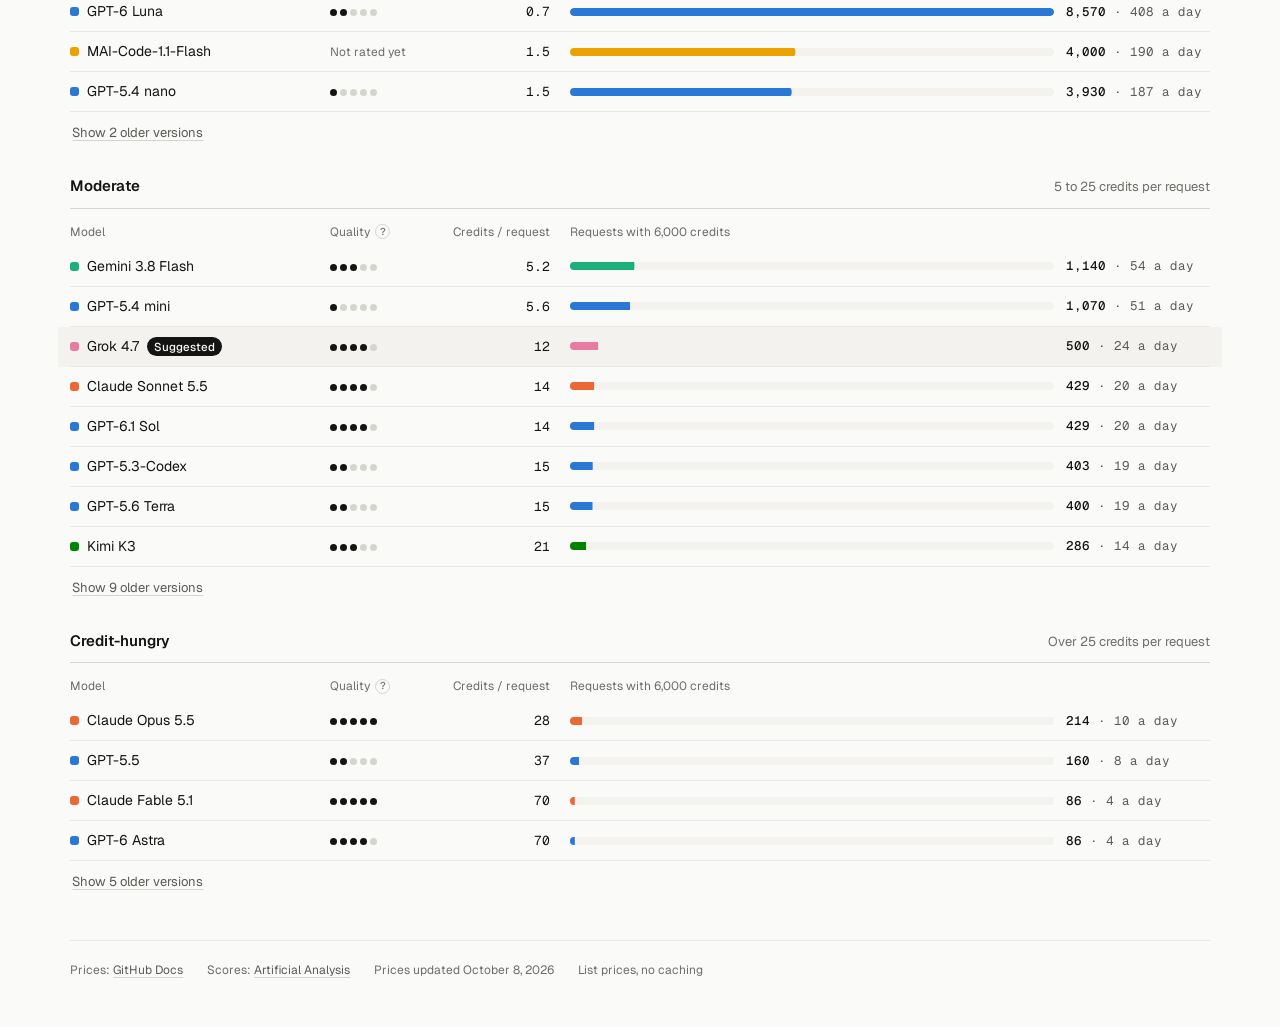
==== commit 30789bc1: "✨ feat: add timeline page of models by release date - Add timeline.html: price or score by release d" ====
--- a/index.html
+++ b/index.html
@@ -95,7 +95,7 @@
 .theme-btn .sun { display: none; }
 .is-dark .theme-btn .sun { display: block; }
 .is-dark .theme-btn .moon { display: none; }
-/* Site nav: one tab per page, shared by index.html, cost.html, tokens.html, performance.html and compare.html */
+/* Site nav: one tab per page, shared by index.html, cost.html, tokens.html, performance.html, compare.html and timeline.html */
 .site-nav { flex: 1; min-width: 0; display: flex; align-items: center; gap: 16px; }
 .site-nav .brand {
   display: inline-flex; align-items: center; gap: 8px; flex: none;
@@ -121,6 +121,18 @@
   box-shadow: 0 1px 2px rgb(0 0 0 / .06);
 }
 .site-nav .tabs a:focus-visible { outline: 2px solid var(--ink); outline-offset: 2px; }
+/* Six tabs: drop the brand name, then use the short labels, before the tabs have to scroll.
+   Measured on the masthead, not the viewport: index.html is narrower than the other pages. */
+.masthead { container-type: inline-size; }
+/* This page's column is narrower (76rem) than the others' (110rem): the header breaks out to their
+   width so the tab bar looks the same on every page. */
+.app > .masthead {
+  --page: calc(min(110rem, 100vw) - 2 * clamp(16px, 3vw, 40px));
+  width: var(--page);
+  margin-inline: calc((100% - var(--page)) / 2);
+}
+@container (max-width: 1480px) { .site-nav .brand { font-size: 0; gap: 0; } }
+@container (max-width: 1340px) { .site-nav .tabs .tq { display: none; } .site-nav .tabs .ts { display: inline; } }
 @media (max-width: 640px) {
   .site-nav .brand { display: none; }
   .site-nav .tabs a { font-size: 12px; padding: 7px 9px; }
@@ -453,6 +465,7 @@
         <a href="tokens.html">2 · <span class="tq">What does my budget buy?</span><span class="ts">Budget</span></a>
         <a href="performance.html">3 · <span class="tq">Which model is worth it?</span><span class="ts">Value</span></a>
         <a href="compare.html">4 · <span class="tq">How do they compare?</span><span class="ts">Compare</span></a>
+        <a href="timeline.html">5 · <span class="tq">Is it getting cheaper?</span><span class="ts">Timeline</span></a>
       </div>
     </nav>
     <button type="button" class="theme-btn" id="theme-toggle" aria-pressed="false">
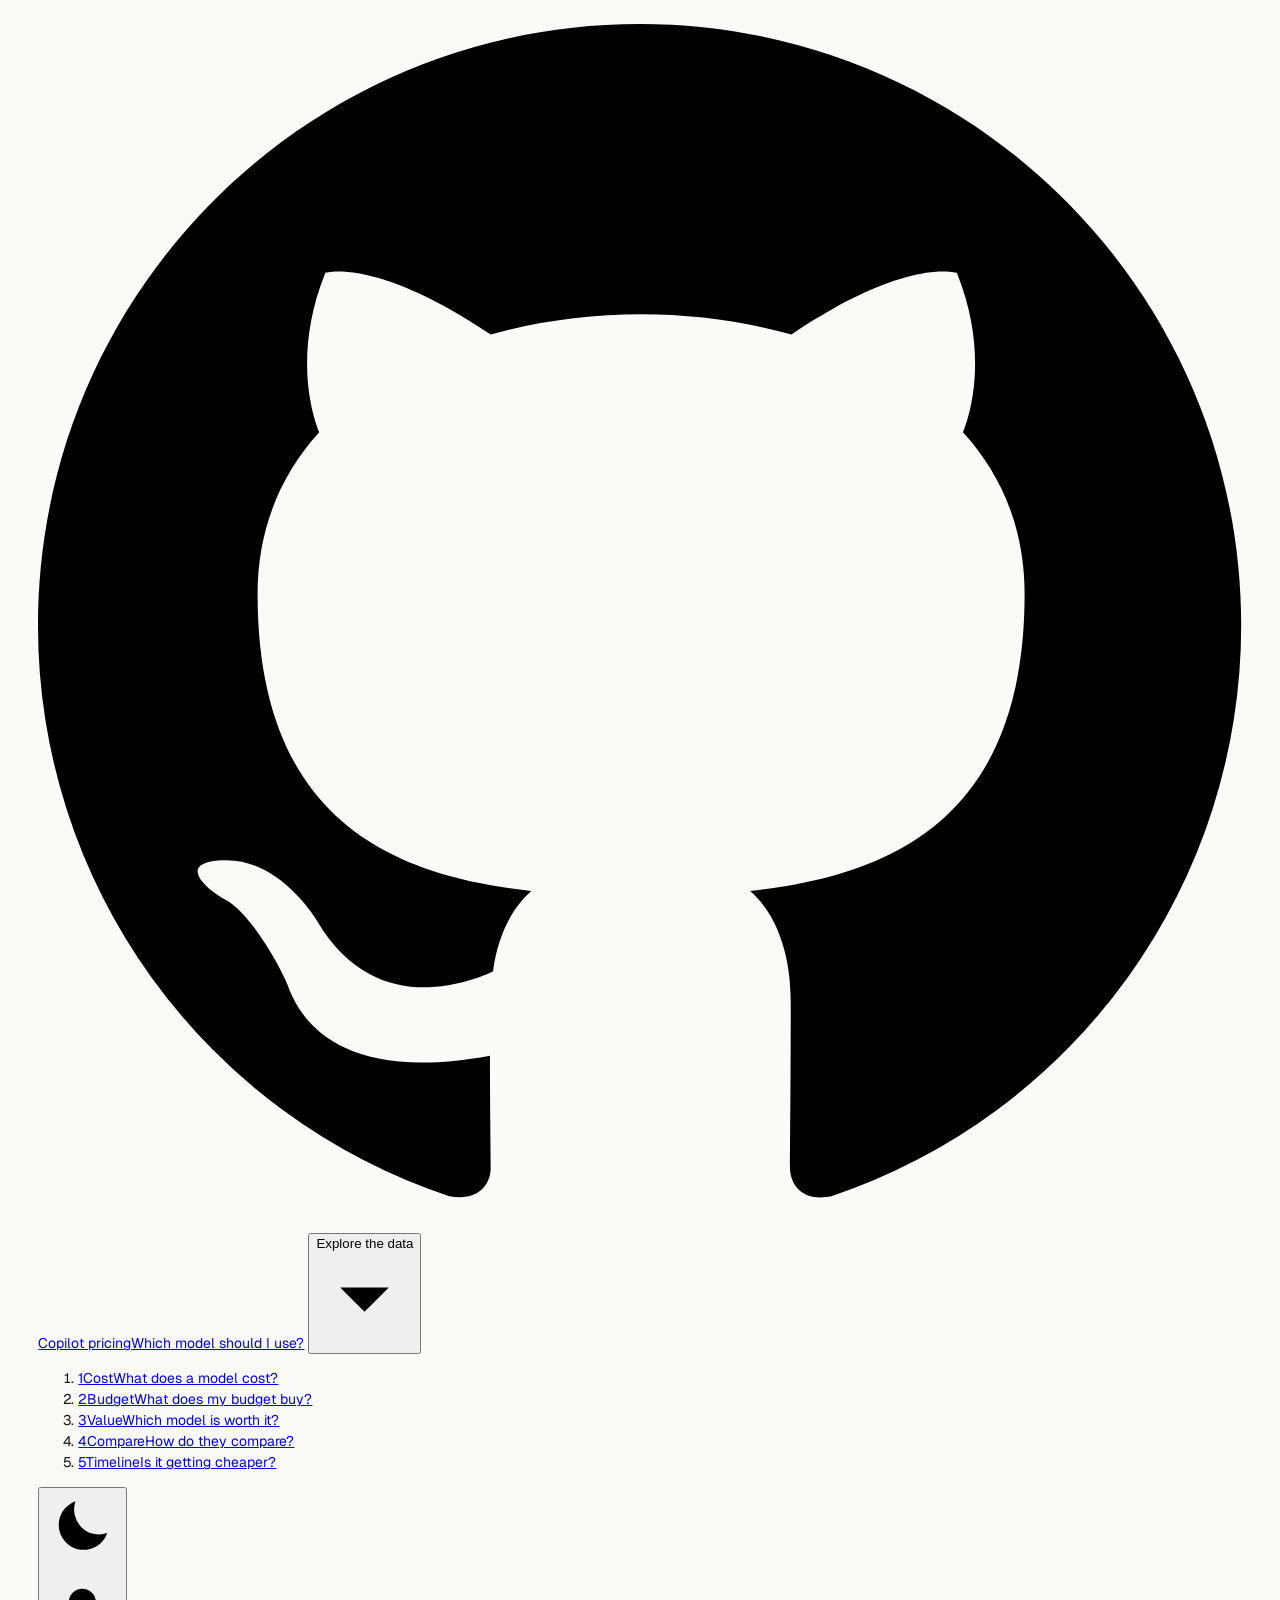
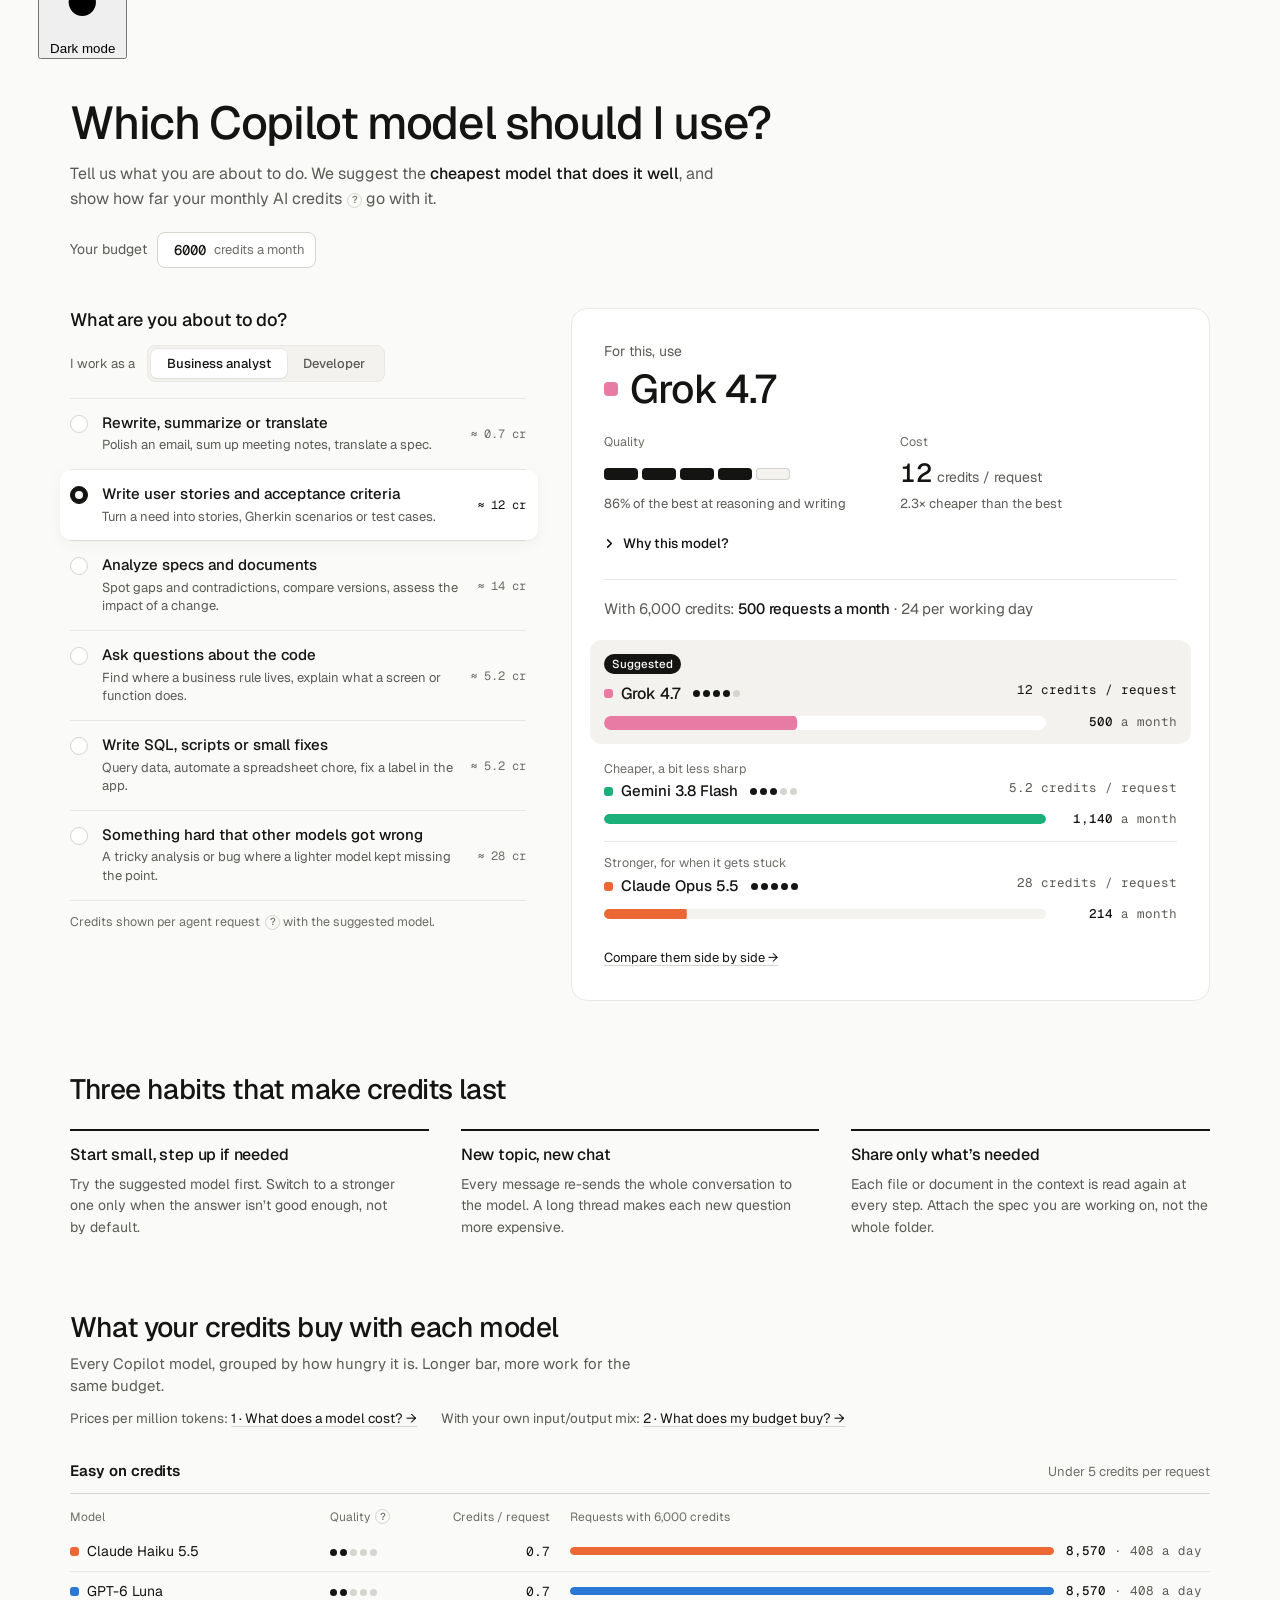
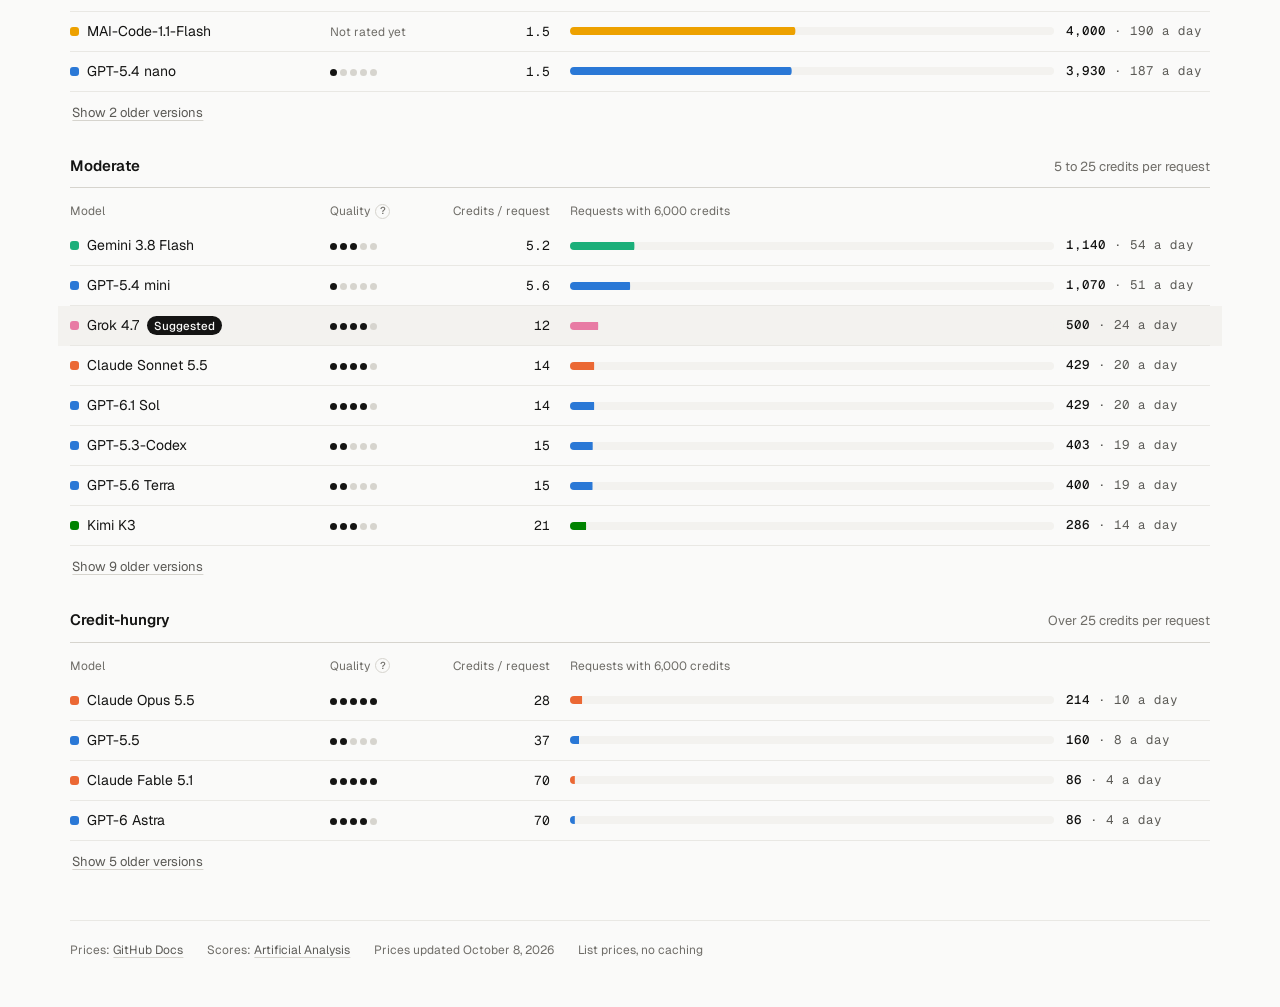
==== commit 6a840490: "add impeccable" ====
--- a/index.html
+++ b/index.html
@@ -75,71 +75,12 @@
   padding-block: 24px 48px;
 }
 
-/* Header and site nav: same as the other pages (keep the copies in sync) */
-.masthead { display: flex; justify-content: space-between; align-items: center; gap: 16px; padding-bottom: 16px; border-bottom: 1px solid var(--rule); }
-.theme-btn {
-  appearance: none;
-  display: inline-flex; align-items: center; gap: 8px;
-  border: 1px solid var(--rule-strong);
-  background: transparent;
-  color: var(--ink-2);
-  font: 400 12px/1 var(--font-sans);
-  padding: 7px 12px 7px 10px;
-  border-radius: 999px;
-  cursor: pointer;
-  flex: none;
-  transition: background .15s, color .15s;
-}
-.theme-btn:hover { background: var(--hover); color: var(--ink); }
-.theme-btn svg { width: 14px; height: 14px; fill: none; stroke: currentColor; stroke-width: 1.6; stroke-linecap: round; }
-.theme-btn .sun { display: none; }
-.is-dark .theme-btn .sun { display: block; }
-.is-dark .theme-btn .moon { display: none; }
-/* Site nav: one tab per page, shared by index.html, cost.html, tokens.html, performance.html, compare.html and timeline.html */
-.site-nav { flex: 1; min-width: 0; display: flex; align-items: center; gap: 16px; }
-.site-nav .brand {
-  display: inline-flex; align-items: center; gap: 8px; flex: none;
-  font: 600 14px/1 var(--font-sans); letter-spacing: -.01em; color: var(--ink);
-  padding-right: 16px; border-right: 1px solid var(--rule-strong);
-}
-.site-nav .brand svg { width: 16px; height: 16px; fill: currentColor; }
-.site-nav .tabs {
-  display: flex; gap: 2px; padding: 3px; min-width: 0; overflow-x: auto; scrollbar-width: none;
-  background: var(--hover); border: 1px solid var(--rule); border-radius: 999px;
-}
-.site-nav .tabs::-webkit-scrollbar { display: none; }
-.site-nav .tabs a {
-  flex: none; white-space: nowrap;
-  font: 500 13px/1 var(--font-sans); color: var(--ink-2); text-decoration: none;
-  padding: 8px 14px; border-radius: 999px; border: 1px solid transparent;
-  transition: background .15s, color .15s, box-shadow .15s;
-}
-.site-nav .tabs a:hover { color: var(--ink); }
-.site-nav .tabs .ts { display: none; }
-.site-nav .tabs a[aria-current="page"] {
-  color: var(--ink); background: var(--surface); border-color: var(--rule-strong);
-  box-shadow: 0 1px 2px rgb(0 0 0 / .06);
-}
-.site-nav .tabs a:focus-visible { outline: 2px solid var(--ink); outline-offset: 2px; }
-/* Six tabs: drop the brand name, then use the short labels, before the tabs have to scroll.
-   Measured on the masthead, not the viewport: index.html is narrower than the other pages. */
-.masthead { container-type: inline-size; }
-/* This page's column is narrower (76rem) than the others' (110rem): the header breaks out to their
-   width so the tab bar looks the same on every page. */
+/* Header: nav and theme button in site.css. This page's column is narrower (76rem) than the
+   others' (110rem): the header breaks out to their width so the nav looks the same on every page. */
 .app > .masthead {
   --page: calc(min(110rem, 100vw) - 2 * clamp(16px, 3vw, 40px));
   width: var(--page);
   margin-inline: calc((100% - var(--page)) / 2);
-}
-@container (max-width: 1480px) { .site-nav .brand { font-size: 0; gap: 0; } }
-@container (max-width: 1340px) { .site-nav .tabs .tq { display: none; } .site-nav .tabs .ts { display: inline; } }
-@media (max-width: 640px) {
-  .site-nav .brand { display: none; }
-  .site-nav .tabs a { font-size: 12px; padding: 7px 9px; }
-  .site-nav .tabs .tq { display: none; }
-  .site-nav .tabs .ts { display: inline; }
-  .theme-btn { padding: 7px; }
-  #theme-label { position: absolute; width: 1px; height: 1px; overflow: hidden; clip-path: inset(50%); white-space: nowrap; }
 }
 
 /* Intro */
@@ -445,6 +386,7 @@
 }
 .no-anim .fill { transition: none; }
 </style>
+<link rel="stylesheet" href="site.css">
 </head>
 <body>
 <!--
@@ -458,15 +400,15 @@
 <div class="app">
   <div class="masthead">
     <nav class="site-nav" aria-label="Pages">
-      <span class="brand"><svg viewBox="0 0 16 16" aria-hidden="true"><path d="M8 0c4.42 0 8 3.58 8 8a8.01 8.01 0 0 1-5.45 7.59c-.4.08-.55-.17-.55-.38 0-.27.01-1.13.01-2.2 0-.75-.25-1.23-.54-1.48 1.78-.2 3.65-.88 3.65-3.95 0-.88-.31-1.59-.82-2.15.08-.2.36-1.02-.08-2.12 0 0-.67-.22-2.2.82-.64-.18-1.32-.27-2-.27-.68 0-1.36.09-2 .27-1.53-1.03-2.2-.82-2.2-.82-.44 1.1-.16 1.92-.08 2.12-.51.56-.82 1.28-.82 2.15 0 3.06 1.86 3.75 3.64 3.95-.23.2-.44.55-.51 1.07-.46.21-1.61.55-2.33-.66-.15-.24-.6-.83-1.23-.82-.67.01-.27.38.01.53.34.19.73.9.82 1.13.16.45.68 1.31 2.69.94 0 .67.01 1.3.01 1.49 0 .21-.15.45-.55.38A7.995 7.995 0 0 1 0 8c0-4.42 3.58-8 8-8Z"/></svg>Copilot pricing</span>
-      <div class="tabs">
-        <a href="./" aria-current="page"><span class="tq">Which model should I use?</span><span class="ts">Start</span></a>
-        <a href="cost.html">1 · <span class="tq">What does a model cost?</span><span class="ts">Cost</span></a>
-        <a href="tokens.html">2 · <span class="tq">What does my budget buy?</span><span class="ts">Budget</span></a>
-        <a href="performance.html">3 · <span class="tq">Which model is worth it?</span><span class="ts">Value</span></a>
-        <a href="compare.html">4 · <span class="tq">How do they compare?</span><span class="ts">Compare</span></a>
-        <a href="timeline.html">5 · <span class="tq">Is it getting cheaper?</span><span class="ts">Timeline</span></a>
-      </div>
+      <a class="brand" href="./" aria-current="page"><svg viewBox="0 0 16 16" aria-hidden="true"><path d="M8 0c4.42 0 8 3.58 8 8a8.01 8.01 0 0 1-5.45 7.59c-.4.08-.55-.17-.55-.38 0-.27.01-1.13.01-2.2 0-.75-.25-1.23-.54-1.48 1.78-.2 3.65-.88 3.65-3.95 0-.88-.31-1.59-.82-2.15.08-.2.36-1.02-.08-2.12 0 0-.67-.22-2.2.82-.64-.18-1.32-.27-2-.27-.68 0-1.36.09-2 .27-1.53-1.03-2.2-.82-2.2-.82-.44 1.1-.16 1.92-.08 2.12-.51.56-.82 1.28-.82 2.15 0 3.06 1.86 3.75 3.64 3.95-.23.2-.44.55-.51 1.07-.46.21-1.61.55-2.33-.66-.15-.24-.6-.83-1.23-.82-.67.01-.27.38.01.53.34.19.73.9.82 1.13.16.45.68 1.31 2.69.94 0 .67.01 1.3.01 1.49 0 .21-.15.45-.55.38A7.995 7.995 0 0 1 0 8c0-4.42 3.58-8 8-8Z"/></svg><span class="b-t"><span class="b-name">Copilot pricing</span><span class="q">Which model should I use?</span></span></a>
+      <button type="button" class="steps-btn" aria-expanded="false" aria-controls="steps">Explore the data<svg viewBox="0 0 12 12" aria-hidden="true"><path d="M3 4.5 6 7.5 9 4.5"/></svg></button>
+      <ol class="steps" id="steps">
+        <li><a href="cost.html"><span class="n">1</span><span class="t">Cost</span><span class="q">What does a model cost?</span></a></li>
+        <li><a href="tokens.html"><span class="n">2</span><span class="t">Budget</span><span class="q">What does my budget buy?</span></a></li>
+        <li><a href="performance.html"><span class="n">3</span><span class="t">Value</span><span class="q">Which model is worth it?</span></a></li>
+        <li><a href="compare.html"><span class="n">4</span><span class="t">Compare</span><span class="q">How do they compare?</span></a></li>
+        <li><a href="timeline.html"><span class="n">5</span><span class="t">Timeline</span><span class="q">Is it getting cheaper?</span></a></li>
+      </ol>
     </nav>
     <button type="button" class="theme-btn" id="theme-toggle" aria-pressed="false">
       <svg class="moon" viewBox="0 0 16 16" aria-hidden="true"><path d="M13.5 9.5A5.5 5.5 0 0 1 6.5 2.5a5.5 5.5 0 1 0 7 7Z"/></svg>
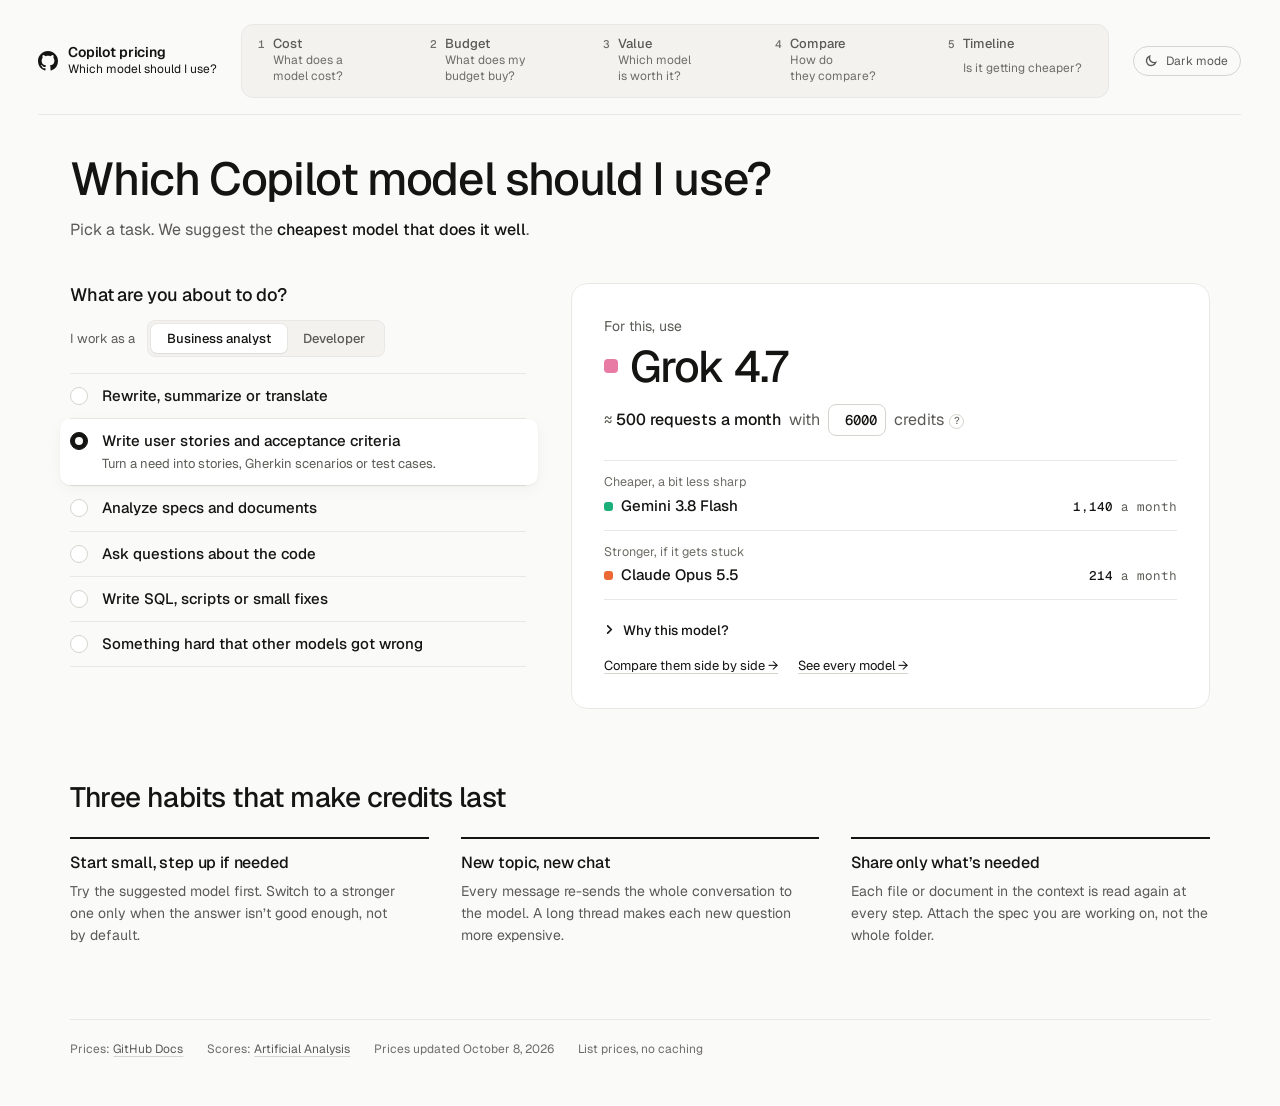
==== commit 83656b2a: "♻️ refactor: lighter start page, answer first The start page answers "which model for this task" wit" ====
--- a/index.html
+++ b/index.html
@@ -16,8 +16,8 @@
 <style>
 /* Start page: the simple view for people who don't follow LLM news.
    Same design language as cost.html (tokens, nav, theme), fewer controls:
-   pick a task on the left, the answer on the right, then the whole menu priced
-   in what a monthly budget buys. Color is reserved for providers and the bars. */
+   pick a task on the left, the answer on the right, three habits below.
+   The full menu of models lives on the detail pages. Color is reserved for providers. */
 :root {
   --bg: #fafaf9;
   --surface: #ffffff;
@@ -95,26 +95,6 @@
 }
 .lede { color: var(--ink-2); font-size: 16px; line-height: 1.55; max-width: 60ch; margin: 0; text-wrap: pretty; }
 .lede b { color: var(--ink); font-weight: 500; }
-.budget {
-  display: inline-flex; align-items: center; gap: 10px; flex-wrap: wrap;
-  margin-top: 20px; font-size: 14px; color: var(--ink-2);
-}
-.budget label { color: var(--ink-2); }
-.num {
-  display: inline-flex; align-items: center;
-  border: 1px solid var(--rule-strong); border-radius: 8px; background: var(--surface);
-  transition: border-color .15s;
-}
-.num:focus-within { border-color: var(--ink-2); }
-.num input {
-  appearance: textfield; -moz-appearance: textfield;
-  width: 6.5ch; border: 0; background: transparent; color: var(--ink);
-  font: 500 14px/1 var(--font-mono); padding: 8px 4px 8px 10px; text-align: right;
-}
-.num input::-webkit-outer-spin-button, .num input::-webkit-inner-spin-button { -webkit-appearance: none; margin: 0; }
-.num input:focus { outline: none; }
-.num span { padding: 0 10px 0 4px; color: var(--ink-3); font-size: 13px; }
-.budget .reset { font-size: 13px; }
 
 /* Picker: tasks on the left, the answer on the right */
 .picker {
@@ -157,15 +137,15 @@
 .task { border-bottom: 1px solid var(--rule); }
 .task label {
   position: relative;
-  display: grid; grid-template-columns: 18px minmax(0, 1fr) auto; column-gap: 14px; align-items: start;
-  padding: 14px 12px 14px 10px; margin-inline: -10px -12px;
+  display: grid; grid-template-columns: 18px minmax(0, 1fr); column-gap: 14px; align-items: start;
+  padding: 12px 12px 12px 10px; margin-inline: -10px -12px;
   border-radius: 10px; cursor: pointer;
   transition: background .15s;
 }
 .task label:hover { background: var(--hover); }
 .task input { position: absolute; opacity: 0; pointer-events: none; }
 .task .dot {
-  margin-top: 2px; width: 18px; height: 18px; border-radius: 50%;
+  margin-top: 1px; width: 18px; height: 18px; border-radius: 50%;
   border: 1.5px solid var(--rule-strong); background: var(--surface);
   display: grid; place-items: center;
   transition: border-color .2s, background .2s;
@@ -179,14 +159,9 @@
 .task input:checked + label { background: var(--surface); box-shadow: 0 1px 2px rgb(0 0 0 / .05), 0 4px 16px rgb(0 0 0 / .04); }
 .task input:focus-visible + label { outline: 2px solid var(--ink); outline-offset: 2px; }
 .task .t-name { display: block; font-size: 15px; font-weight: 500; color: var(--ink); line-height: 1.35; }
-.task .t-ex { display: block; margin-top: 3px; font-size: 13px; color: var(--ink-2); line-height: 1.45; }
-.task .t-cost {
-  align-self: center; white-space: nowrap;
-  font: 400 12px/1 var(--font-mono); color: var(--ink-3);
-  font-variant-numeric: tabular-nums;
-}
-.task input:checked + label .t-cost { color: var(--ink); }
-.tasks-note { margin: 12px 0 0; font-size: 12.5px; color: var(--ink-3); }
+/* The examples only under the chosen task: the list scans as six short lines. */
+.task .t-ex { display: none; margin-top: 3px; font-size: 13px; color: var(--ink-2); line-height: 1.45; }
+.task input:checked + label .t-ex { display: block; }
 
 /* The answer */
 .answer {
@@ -201,23 +176,10 @@
 .a-model {
   display: flex; align-items: center; gap: 12px;
   margin: 6px 0 0;
-  font-weight: 500; font-size: clamp(28px, 3.6vw, 40px); line-height: 1.08; letter-spacing: -0.03em;
+  font-weight: 500; font-size: clamp(30px, 4vw, 44px); line-height: 1.08; letter-spacing: -0.03em;
   text-wrap: balance;
 }
 .a-model .sw { flex: none; width: 14px; height: 14px; border-radius: 4px; background: var(--c, var(--s-other)); }
-.facts { margin: 22px 0 0; display: grid; grid-template-columns: repeat(2, minmax(0, 1fr)); gap: 20px; }
-.fact { margin: 0; min-width: 0; }
-.fact dt { font-size: 12.5px; color: var(--ink-3); margin-bottom: 8px; }
-.fact dd { margin: 0; }
-.meter { display: flex; gap: 4px; height: 28px; align-items: center; }
-.meter i { flex: 1; max-width: 34px; height: 12px; border-radius: 4px; background: var(--hover); box-shadow: inset 0 0 0 1px var(--rule-strong); }
-.meter i.on { background: var(--ink); box-shadow: none; }
-.f-big { font-size: 14px; color: var(--ink-2); height: 28px; display: flex; align-items: baseline; gap: 6px; }
-.f-big b { font-size: 26px; line-height: 1; font-weight: 500; letter-spacing: -0.02em; color: var(--ink); font-variant-numeric: tabular-nums; }
-.f-sub { margin-top: 6px !important; font-size: 13px; color: var(--ink-2); }
-.opt .o-name .pips { margin-left: 4px; }
-.a-why { margin: 12px 0 0; font-size: 15px; line-height: 1.55; color: var(--ink-2); max-width: 58ch; text-wrap: pretty; }
-.a-why b { color: var(--ink); font-weight: 500; }
 .promo {
   display: inline-flex; align-items: center; gap: 8px; margin-top: 12px;
   font-size: 12.5px; color: var(--ink-2);
@@ -225,112 +187,42 @@
 }
 .promo svg { width: 13px; height: 13px; fill: none; stroke: currentColor; stroke-width: 1.6; stroke-linecap: round; stroke-linejoin: round; }
 .a-month {
-  margin: 22px 0 0; padding-top: 18px; border-top: 1px solid var(--rule);
-  font-size: 15px; line-height: 1.45; letter-spacing: -0.01em; color: var(--ink-2); text-wrap: pretty;
+  margin: 14px 0 0;
+  display: flex; flex-wrap: wrap; align-items: center; gap: 6px 8px;
+  font-size: 16px; line-height: 1.4; color: var(--ink-2);
 }
 .a-month b { color: var(--ink); font-weight: 500; font-variant-numeric: tabular-nums; }
-
-/* Options: the pick, a cheaper and a stronger model, each with its month in requests */
-.opts { list-style: none; margin: 20px 0 0; padding: 0; display: grid; gap: 4px; }
-.opt {
-  display: grid;
-  grid-template-columns: minmax(0, 1fr) auto;
-  grid-template-areas: "role role" "name cost" "bar bar";
-  column-gap: 12px;
-  padding: 12px 0;
-}
-.opt + .opt { border-top: 1px solid var(--rule); }
-.opt .o-role { grid-area: role; font-size: 12.5px; color: var(--ink-3); margin-bottom: 2px; }
-.opt .o-name { grid-area: name; font-size: 15px; font-weight: 500; display: inline-flex; align-items: center; gap: 8px; min-width: 0; }
-.opt .o-name .sw { flex: none; width: 9px; height: 9px; border-radius: 3px; background: var(--c, var(--s-other)); }
-.opt .o-cost { grid-area: cost; align-self: baseline; font: 400 12.5px/1.3 var(--font-mono); color: var(--ink-2); text-align: right; font-variant-numeric: tabular-nums; }
-.opt .o-bar { grid-area: bar; margin-top: 10px; display: flex; align-items: center; gap: 12px; }
-.track { flex: 1; height: 10px; border-radius: 999px; background: var(--hover); overflow: hidden; }
-.fill {
-  display: block; height: 100%; border-radius: inherit; background: var(--c, var(--s-other));
-  width: 100%; transform-origin: left center;
-  transform: scaleX(max(var(--w, 0), .008));
-  transition: transform .7s var(--ease-out);
-}
-.opt .o-n { flex: none; min-width: 9.5em; text-align: right; font: 400 12.5px/1 var(--font-mono); color: var(--ink-2); font-variant-numeric: tabular-nums; }
-.opt .o-n b { color: var(--ink); font-weight: 500; }
-.opt.is-pick {
-  margin-inline: -14px; padding: 14px;
-  background: var(--hover); border-radius: 12px;
-}
-.opt.is-pick + .opt { border-top: 0; }
-.opt.is-pick .o-role {
-  justify-self: start; margin-bottom: 8px;
-  font-size: 11.5px; font-weight: 500; line-height: 1;
-  padding: 4px 8px; border-radius: 999px; background: var(--ink); color: var(--bg);
-}
-.opt.is-pick .o-name { font-size: 16px; }
-.opt.is-pick .o-cost { color: var(--ink); }
-.opt.is-pick .track { height: 14px; background: var(--surface); }
-.a-foot { margin: 16px 0 0; display: flex; flex-wrap: wrap; gap: 6px 20px; font-size: 13px; }
-.a-foot a { color: var(--ink); text-underline-offset: 3px; text-decoration-color: var(--rule-strong); }
-.a-foot a:hover { text-decoration-color: currentColor; }
-
-/* The menu: every model, priced in what the budget buys */
-section.menu, section.habits { margin-top: 72px; }
-h2 {
-  font-weight: 500; font-size: clamp(22px, 2.6vw, 28px); line-height: 1.15; letter-spacing: -0.02em;
-  margin: 0 0 10px; text-wrap: balance;
-}
-.sub { margin: 0; color: var(--ink-2); font-size: 15px; max-width: 64ch; text-wrap: pretty; }
-.more { margin: 10px 0 0; font-size: 13.5px; color: var(--ink-2); display: flex; flex-wrap: wrap; gap: 4px 24px; }
-.more a, .why-list a { color: var(--ink); text-underline-offset: 3px; text-decoration-color: var(--rule-strong); }
-.more a:hover, .why-list a:hover { text-decoration-color: currentColor; }
-.band { margin-top: 32px; }
-.band-head { display: flex; align-items: baseline; justify-content: space-between; gap: 16px; padding-bottom: 10px; border-bottom: 1px solid var(--rule-strong); }
-.band-head h3 { margin: 0; font-size: 15px; font-weight: 600; letter-spacing: -0.005em; }
-.band-head p { margin: 0; font-size: 13px; color: var(--ink-3); text-align: right; }
-.m-head, .m-row {
-  display: grid;
-  grid-template-columns: minmax(0, 15rem) 5.5rem 7rem minmax(0, 1fr);
-  column-gap: 20px; align-items: center;
-}
-.m-head {
-  padding: 14px 0 6px; font-size: 12px; color: var(--ink-3);
-}
-.m-head span:nth-child(3) { text-align: right; }
-.m-list { list-style: none; margin: 0; padding: 0; }
-.m-row { padding: 9px 0; border-bottom: 1px solid var(--rule); scroll-margin-top: 80px; }
-.m-row .m-name { display: inline-flex; align-items: center; gap: 8px; font-size: 14px; min-width: 0; }
-.m-row .m-name .sw { flex: none; width: 9px; height: 9px; border-radius: 3px; background: var(--c, var(--s-other)); }
-.m-row .m-name span:not(.sw):not(.tag) { overflow: hidden; text-overflow: ellipsis; white-space: nowrap; }
-.m-row .m-cost { text-align: right; font: 400 13px/1 var(--font-mono); color: var(--ink); font-variant-numeric: tabular-nums; }
-.m-row .m-bar { display: flex; align-items: center; gap: 12px; min-width: 0; }
-.m-row .track { height: 8px; }
-.m-row .m-n { flex: none; min-width: 11.5em; font: 400 12.5px/1 var(--font-mono); color: var(--ink-2); font-variant-numeric: tabular-nums; }
-.m-row .m-n b { color: var(--ink); font-weight: 500; }
-.m-row .tag {
-  flex: none; font-size: 11.5px; line-height: 1; padding: 4px 7px; border-radius: 999px;
-  background: var(--ink); color: var(--bg); font-weight: 500;
-}
-.m-row.is-pick { background: linear-gradient(var(--hover), var(--hover)) no-repeat; background-size: calc(100% + 24px) 100%; background-position: -12px 0; }
-@supports (background-size: calc(100% + 24px) 100%) {
-  .m-row.is-pick { box-shadow: -12px 0 0 var(--hover), 12px 0 0 var(--hover); }
-}
-.m-row.is-old .m-name, .m-row.is-old .m-cost, .m-row.is-old .m-n, .m-row.is-old .m-n b { color: var(--ink-3); }
-.m-row.is-old .sw, .m-row.is-old .fill, .m-row.is-old .pips { opacity: .45; }
-.old-tag {
-  flex: none; font-size: 11px; line-height: 1; padding: 3px 6px; border-radius: 999px;
-  border: 1px solid var(--rule-strong); color: var(--ink-3);
-}
-.old-toggle { margin-top: 10px; font-size: 12.5px; color: var(--ink-3); text-align: left; line-height: 1.4; }
-.pips { display: inline-flex; gap: 3px; }
-.pips i { width: 7px; height: 7px; border-radius: 50%; background: var(--rule-strong); }
-.pips i.on { background: var(--ink); }
-.pips-na { font-size: 12px; color: var(--ink-3); }
-
-/* Habits */
-.h-list { list-style: none; margin: 24px 0 0; padding: 0; display: grid; grid-template-columns: repeat(3, minmax(0, 1fr)); gap: 32px; }
-.h-list li { border-top: 2px solid var(--ink); padding-top: 14px; }
-.h-list b { display: block; font-size: 16px; font-weight: 500; letter-spacing: -0.01em; line-height: 1.3; }
-.h-list p { margin: 8px 0 0; color: var(--ink-2); font-size: 14px; line-height: 1.55; text-wrap: pretty; }
-
-/* Why this model (inside the answer panel) */
+.a-month label { color: var(--ink-2); }
+.a-budget { display: inline-flex; align-items: center; gap: 8px; white-space: nowrap; }
+.num {
+  display: inline-flex; align-items: center;
+  border: 1px solid var(--rule-strong); border-radius: 8px; background: var(--surface);
+  transition: border-color .15s;
+}
+.num:hover { border-color: var(--ink-3); }
+.num:focus-within { border-color: var(--ink-2); }
+.num input {
+  appearance: textfield; -moz-appearance: textfield;
+  width: 7ch; border: 0; background: transparent; color: var(--ink);
+  font: 500 14px/1 var(--font-mono); padding: 6px 8px; text-align: right;
+}
+.num input::-webkit-outer-spin-button, .num input::-webkit-inner-spin-button { -webkit-appearance: none; margin: 0; }
+.num input:focus { outline: none; }
+.a-month .reset { font-size: 13px; }
+
+/* Alternatives: a cheaper and a stronger model, one line each */
+.alts { list-style: none; margin: 24px 0 0; padding: 0; border-top: 1px solid var(--rule); }
+.alt {
+  display: grid; grid-template-columns: minmax(0, 1fr) auto; align-items: baseline; column-gap: 16px;
+  padding: 12px 0; border-bottom: 1px solid var(--rule);
+}
+.alt .o-role { grid-column: 1 / -1; font-size: 12.5px; color: var(--ink-3); margin-bottom: 3px; }
+.alt .o-name { display: inline-flex; align-items: center; gap: 8px; min-width: 0; font-size: 15px; font-weight: 500; }
+.alt .o-name .sw { flex: none; width: 9px; height: 9px; border-radius: 3px; background: var(--c, var(--s-other)); }
+.alt .o-n { font: 400 12.5px/1.3 var(--font-mono); color: var(--ink-2); text-align: right; font-variant-numeric: tabular-nums; white-space: nowrap; }
+.alt .o-n b { color: var(--ink); font-weight: 500; }
+
+/* Why this model (folded) */
 details.why { margin-top: 16px; }
 details.why summary {
   display: inline-flex; align-items: center; gap: 8px; cursor: pointer; list-style: none;
@@ -341,6 +233,20 @@
 details.why[open] summary svg { transform: rotate(90deg); }
 .why-list { margin: 8px 0 0; padding: 0 0 0 19px; display: grid; gap: 6px; font-size: 13.5px; line-height: 1.5; color: var(--ink-2); max-width: 62ch; }
 .why-list b { color: var(--ink); font-weight: 500; }
+.why-list a, .a-foot a { color: var(--ink); text-underline-offset: 3px; text-decoration-color: var(--rule-strong); }
+.why-list a:hover, .a-foot a:hover { text-decoration-color: currentColor; }
+.a-foot { margin: 12px 0 0; display: flex; flex-wrap: wrap; gap: 6px 20px; font-size: 13px; }
+
+/* Habits */
+section.habits { margin-top: 72px; }
+.habits h2 {
+  font-weight: 500; font-size: clamp(22px, 2.6vw, 28px); line-height: 1.15; letter-spacing: -0.02em;
+  margin: 0; text-wrap: balance;
+}
+.h-list { list-style: none; margin: 24px 0 0; padding: 0; display: grid; grid-template-columns: repeat(3, minmax(0, 1fr)); gap: 32px; }
+.h-list li { border-top: 2px solid var(--ink); padding-top: 14px; }
+.h-list b { display: block; font-size: 16px; font-weight: 500; letter-spacing: -0.01em; line-height: 1.3; }
+.h-list p { margin: 8px 0 0; color: var(--ink-2); font-size: 14px; line-height: 1.55; text-wrap: pretty; }
 
 .link-btn {
   appearance: none; border: 0; background: none; padding: 4px 2px;
@@ -353,12 +259,12 @@
 
 /* Footer */
 footer {
-  margin-top: 48px; padding-top: 20px; border-top: 1px solid var(--rule);
+  margin-top: 72px; padding-top: 20px; border-top: 1px solid var(--rule);
   color: var(--ink-3); font-size: 12px;
   display: flex; flex-wrap: wrap; gap: 6px 24px;
 }
 footer a { color: var(--ink-2); text-underline-offset: 3px; text-decoration-color: var(--rule-strong); }
-.empty { color: var(--ink-2); padding: 24px 0; }
+.empty { color: var(--ink-2); padding: 24px 0; margin: 0; }
 
 button:focus-visible, summary:focus-visible, a:focus-visible, .num:has(input:focus-visible) {
   outline: 2px solid var(--ink);
@@ -368,23 +274,14 @@
 @media (max-width: 960px) {
   .picker { grid-template-columns: minmax(0, 1fr); }
   .answer { position: static; }
-  .m-head, .m-row { grid-template-columns: minmax(0, 1fr) auto; row-gap: 8px; }
-  .m-head { display: none; }
-  .m-row .m-q { justify-self: end; }
-  .m-row .m-cost { display: none; }
-  .m-row .m-bar { grid-column: 1 / -1; }
   .h-list { grid-template-columns: minmax(0, 1fr); gap: 24px; }
 }
 @media (max-width: 520px) {
   .intro { padding-top: 28px; }
-  .opt .o-n, .m-row .m-n { min-width: 0; }
-  .band-head { flex-direction: column; gap: 2px; }
-  .band-head p { text-align: left; }
 }
 @media (prefers-reduced-motion: reduce) {
   *, *::before, *::after { transition: none !important; }
 }
-.no-anim .fill { transition: none; }
 </style>
 <link rel="stylesheet" href="site.css">
 </head>
@@ -393,7 +290,7 @@
 THESIS: the answer before the vocabulary. Name the task, get one model and what a month of it costs; refuses the price-chart-first dashboard.
 OWN-WORLD: the site's own Geist on warm neutrals, provider swatches, round-capped bars; a bordered answer panel is the only raised surface.
 STORY: a business analyst learns which model fits the task, how many agent requests their 6,000 credits buy with it, and that pricier is rarely needed; they leave with a model name.
-FIRST VIEWPORT: question as H1, one-line lede with the editable budget; tasks list left (5/12), answer panel right (7/12) with model name at display size and three month bars.
+FIRST VIEWPORT: question as H1, one-line lede; tasks list left (5/12), answer panel right (7/12): model name at display size, requests a month with the budget editable in that sentence, a cheaper and a stronger option, the reasoning folded; then three habits that save credits. Everything else lives on the detail pages.
 FORM: established-world surface, task picker + answer panel (structure chosen in-thread; seed script returned no output).
 FINISH: unreviewed and undocumented is unfinished; this build ends with the finish review, the verdict, and DESIGN.md
 -->
@@ -419,12 +316,7 @@
 
   <header class="intro">
     <h1>Which Copilot model should I use?</h1>
-    <p class="lede">Tell us what you are about to do. We suggest the <b>cheapest model that does it well</b>, and show how far your monthly <span class="gl-t">AI credits<button class="gl" data-gl="credit"></button></span> go with it.</p>
-    <div class="budget">
-      <label for="credits">Your budget</label>
-      <span class="num"><input id="credits" type="number" inputmode="numeric" min="0" max="1000000" step="500" value="6000"><span>credits a month</span></span>
-      <button type="button" class="link-btn reset" id="credits-reset" hidden>Back to 6,000</button>
-    </div>
+    <p class="lede">Pick a task. We suggest the <b>cheapest model that does it well</b>.</p>
   </header>
 
   <main>
@@ -436,11 +328,20 @@
           <div class="segmented" role="group" aria-labelledby="roles-label" id="roles"></div>
         </div>
         <ul class="task-list" id="tasks"></ul>
-        <p class="tasks-note">Credits shown per <span class="gl-t">agent request<button class="gl" data-gl="request"></button></span> with the suggested model.</p>
       </fieldset>
 
-      <section class="answer" id="answer" aria-live="polite" aria-labelledby="a-model">
-        <p class="empty">Loading prices…</p>
+      <section class="answer" aria-labelledby="a-model">
+        <div id="answer" aria-live="polite"><p class="empty">Loading prices…</p></div>
+        <p class="a-month" id="a-month" hidden>
+          <span id="a-req"></span>
+          <span class="a-budget">
+            <label for="credits">with</label>
+            <span class="num"><input id="credits" type="number" inputmode="numeric" min="0" max="1000000" step="500" value="6000"></span>
+            <span class="gl-t">credits<button class="gl" data-gl="credit"></button></span>
+          </span>
+          <button type="button" class="link-btn reset" id="credits-reset" hidden>Back to 6,000</button>
+        </p>
+        <div id="answer-more"></div>
       </section>
     </div>
 
@@ -452,16 +353,6 @@
         <li><b>Share only what’s needed</b><p>Each file or document in the context is read again at every step. Attach the spec you are working on, not the whole folder.</p></li>
       </ul>
     </section>
-
-    <section class="menu" aria-labelledby="menu-title">
-      <h2 id="menu-title">What your credits buy with each model</h2>
-      <p class="sub" id="menu-sub">Every Copilot model, grouped by how hungry it is. Longer bar, more work for the same budget.</p>
-      <p class="more"><span>Prices per million tokens: <a href="cost.html">1 · What does a model cost? →</a></span><span>With your own input/output mix: <a href="tokens.html">2 · What does my budget buy? →</a></span></p>
-      <div id="bands"></div>
-    </section>
-
-
-
 
     <footer>
       <span>Prices: <a href="https://docs.github.com/en/copilot/reference/copilot-billing/models-and-pricing" target="_blank" rel="noopener">GitHub Docs</a></span>
@@ -541,7 +432,6 @@
 const TASKS = ROLES.flatMap(r => r.tasks.map(t => ({ ...t, role: r.id })));
 const INDEX_LABEL = { intelligence: 'reasoning and writing', coding: 'coding' };
 const DEFAULT_CREDITS = 6000;
-const WORKDAYS = 21;
 const STORE = 'copilot-start';
 
 function init(ROWS, SCORES, meta) {
@@ -612,7 +502,6 @@
   const roleOf = id => TASKS.find(t => t.id === id).role;
   state.lastTask = Object.fromEntries(ROLES.map(r => [r.id, r.tasks.some(t => t.id === saved.lastTask?.[r.id]) ? saved.lastTask[r.id] : r.first]));
   state.lastTask[roleOf(state.task)] = state.task;
-  state.showOld = saved.showOld === true;
   function save() {
     try { localStorage.setItem(STORE, JSON.stringify(state)); } catch {}
     const p = new URLSearchParams(location.search);
@@ -628,25 +517,19 @@
   const fmtPer = c => (c < 0.95 ? c.toFixed(1) : c < 9.95 ? c.toFixed(1).replace(/\.0$/, '') : fmtInt(c));
   // Requests a month, rounded so they don't read as exact: 3 significant digits above 1,000.
   const fmtReq = n => (n >= 1000 ? fmtInt(Math.round(n / 10) * 10) : fmtInt(n));
-  const perDay = n => {
-    const d = n / WORKDAYS;
-    return d >= 1.5 ? `${fmtInt(d)} a day` : d >= 0.75 ? 'about 1 a day' : 'less than 1 a day';
-  };
   const monthOf = m => (m.perRequest > 0 ? state.credits / m.perRequest : 0);
   const pct = (m, k) => Math.round(m[k] / TOP[k] * 100);
   const el = (tag, cls, text) => { const e = document.createElement(tag); if (cls) e.className = cls; if (text != null) e.textContent = text; return e; };
   const swatch = m => { const s = el('span', 'sw'); s.style.setProperty('--c', colorOf(m.provider)); s.setAttribute('aria-hidden', 'true'); return s; };
 
-  // Role switch and task list (built once; the per-request hint is refreshed on render).
-  const hints = new Map();
+  // Role switch and task list (built once per role).
   function pickTask(id) {
     state.task = id; state.lastTask[roleOf(id)] = id;
-    save(); renderAnswer(true); renderBands();
+    save(); renderAnswer();
   }
   function renderTasks() {
     const role = ROLES.find(r => r.id === roleOf(state.task));
     $('roles').querySelectorAll('button').forEach(b => b.setAttribute('aria-pressed', String(b.dataset.role === role.id)));
-    hints.clear();
     $('tasks').replaceChildren(...role.tasks.map(t => {
       const li = el('li', 'task');
       const input = el('input');
@@ -663,9 +546,7 @@
       label.htmlFor = input.id;
       const text = el('span');
       text.append(el('span', 't-name', t.name), el('span', 't-ex', t.ex));
-      const hint = el('span', 't-cost');
-      hints.set(t.id, hint);
-      label.append(el('span', 'dot'), text, hint);
+      label.append(el('span', 'dot'), text);
       li.append(input, label);
       return li;
     }));
@@ -682,47 +563,52 @@
   });
   renderTasks();
 
-  function renderAnswer(animate) {
+  // The answer: the model, what the budget buys with it (the budget input sits in that
+  // sentence and is never re-rendered), a cheaper and a stronger option, the reasoning folded.
+  let whyOpen = false;
+  function renderAnswer() {
     const task = TASKS.find(t => t.id === state.task);
     const s = suggest(task);
-    const box = $('answer');
-    if (!s) { box.replaceChildren(el('p', 'empty', 'No scored model for this task yet.')); return; }
+    const box = $('answer'), more = $('answer-more');
+    $('a-month').hidden = !s;
+    if (!s) { box.replaceChildren(el('p', 'empty', 'No scored model for this task yet.')); more.replaceChildren(); return; }
     const { pick, cheaper, stronger, k } = s;
 
-    const lead = el('p', 'a-lead', 'For this, use');
     const name = el('h2', 'a-model');
     name.id = 'a-model';
     name.append(swatch(pick), el('span', null, pick.name));
-
-    // Two facts side by side: quality as a 5-step meter, cost per request.
-    const best = CURRENT.filter(m => m[k] === TOP[k]).sort((a, b) => a.perRequest - b.perRequest)[0];
-    const facts = el('dl', 'facts');
-    const fq = el('div', 'fact');
-    const meter = el('span', 'meter');
-    const lv = qualityLevel(pick, k);
-    meter.setAttribute('role', 'img');
-    meter.setAttribute('aria-label', `Quality ${lv} out of 5`);
-    for (let i = 1; i <= 5; i++) meter.append(el('i', i <= lv ? 'on' : ''));
-    const qdd = el('dd');
-    qdd.append(meter);
-    const qsub = el('dd', 'f-sub', pick[k] === TOP[k] ? `Best at ${INDEX_LABEL[k]}` : `${pct(pick, k)}% of the best at ${INDEX_LABEL[k]}`);
-    fq.append(el('dt', null, 'Quality'), qdd, qsub);
-    const fc = el('div', 'fact');
-    const cdd = el('dd', 'f-big');
-    cdd.append(el('b', null, fmtPer(pick.perRequest)), ' credits / request');
-    const ratio = best.perRequest / pick.perRequest;
-    const csub = el('dd', 'f-sub', pick[k] === TOP[k] ? 'The priciest choice here' : ratio >= 1.5 ? `${ratio >= 10 ? fmtInt(ratio) : ratio.toFixed(1).replace(/\.0$/, '')}× cheaper than the best` : 'Priced like the best');
-    fc.append(el('dt', null, 'Cost'), cdd, csub);
-    facts.append(fq, fc);
-    const parts = [lead, name, facts];
+    const top = [el('p', 'a-lead', 'For this, use'), name];
     if (pick.promo != null) {
       const p = el('p', 'promo');
       p.innerHTML = '<svg viewBox="0 0 14 14" aria-hidden="true"><circle cx="7" cy="7" r="5.5"/><path d="M7 4v3.2l2 1.3"/></svg>';
       p.append(pick.promo ? `Promotional price until ${pick.promo}` : 'Promotional price, may go up');
-      parts.push(p);
+      top.push(p);
     }
-
-    // Why this model: the rule applied to this task, in plain words. Stays open across re-renders.
+    box.replaceChildren(...top);
+    $('a-req').replaceChildren('≈ ', el('b', null, fmtReq(monthOf(pick)) + ' requests a month'));
+
+    const parts = [];
+    const opts = [
+      cheaper && { m: cheaper, role: `Cheaper, ${pct(cheaper, k) >= pct(pick, k) - 3 ? 'about as good' : 'a bit less sharp'}` },
+      stronger && { m: stronger, role: 'Stronger, if it gets stuck' },
+    ].filter(Boolean);
+    if (opts.length) {
+      const list = el('ul', 'alts');
+      list.setAttribute('aria-label', 'Other options');
+      opts.forEach(o => {
+        const li = el('li', 'alt');
+        li.style.setProperty('--c', colorOf(o.m.provider));
+        const nm = el('span', 'o-name');
+        nm.append(swatch(o.m), el('span', null, o.m.name));
+        const nn = el('span', 'o-n');
+        nn.append(el('b', null, fmtReq(monthOf(o.m))), ' a month');
+        li.append(el('span', 'o-role', o.role), nm, nn);
+        list.append(li);
+      });
+      parts.push(list);
+    }
+
+    // Why this model: quality, cost and the rule applied, in plain words. Stays open across re-renders.
     const why = el('details', 'why');
     why.open = whyOpen;
     why.addEventListener('toggle', () => { whyOpen = why.open; });
@@ -731,182 +617,47 @@
     sum.append('Why this model?');
     const ul = el('ul', 'why-list');
     const li = (...xs) => { const l = el('li'); l.append(...xs); ul.append(l); };
-    li('For this task we look for at least ', el('b', null, Math.round(task.level * 100) + '%'), ` of the best Copilot score at ${INDEX_LABEL[k]}.`);
     const below = CURRENT.filter(m => m[k] != null && m.perRequest < pick.perRequest).sort((a, b) => b[k] - a[k])[0];
-    li(el('b', null, pick.name), ` is the cheapest model that clears it (${pct(pick, k)}%).`, below ? ` The best cheaper one, ${below.name}, reaches ${pct(below, k)}%.` : '');
-    li('A request is about 50,000 ', el('b', null, 'tokens'), `: one agent step reading your files, history and prompt, ${inPct}% read and ${100 - inPct}% written. Short questions cost less, long tasks more.`);
+    li('This task needs at least ', el('b', null, Math.round(task.level * 100) + '%'), ` of the best Copilot score at ${INDEX_LABEL[k]}. `,
+      el('b', null, pick.name), pick[k] === TOP[k] ? ' is the best and the cheapest that clears it.' : ` reaches ${pct(pick, k)}% and is the cheapest that clears it.`,
+      below ? ` The best cheaper one, ${below.name}, reaches ${pct(below, k)}%.` : '');
+    const best = CURRENT.filter(m => m[k] === TOP[k]).sort((a, b) => a.perRequest - b.perRequest)[0];
+    const ratio = best.perRequest / pick.perRequest;
+    const req = el('span', 'gl-t', 'agent request');
+    const g = el('button', 'gl'); g.type = 'button'; g.dataset.gl = 'request';
+    req.append(g);
+    if (window.glossaryBind) glossaryBind(g);
+    li('It costs ', el('b', null, fmtPer(pick.perRequest) + ' credits'), ' per ', req,
+      ratio >= 1.5 ? `, ${ratio >= 10 ? fmtInt(ratio) : ratio.toFixed(1).replace(/\.0$/, '')}× less than the best model.` : '.');
+    li(`A request is about 50,000 tokens: one agent step reading your files, history and prompt, ${inPct}% read and ${100 - inPct}% written. Short questions cost less, long tasks more.`);
     const val = el('a', null, 'Every model’s price against its score →');
     val.href = 'performance.html' + (k === 'intelligence' ? '?score=intelligence' : '');
     li('Scores come from ', el('b', null, 'Artificial Analysis'), ' benchmarks: a guide, not a test of your own work. ', val);
     why.append(sum, ul);
     parts.push(why);
 
-    const n = monthOf(pick);
-    const month = el('p', 'a-month');
-    if (state.credits <= 0) month.append('Set a budget above to see how far it goes.');
-    else month.append(`With ${fmtInt(state.credits)} credits: `, el('b', null, fmtReq(n) + ' requests a month'), ` · ${perDay(n).replace('a day', 'per working day')}`);
-    parts.push(month);
-
-    const opts = [
-      { m: pick, role: 'Suggested', cls: 'is-pick' },
-      cheaper && { m: cheaper, role: `Cheaper, ${pct(cheaper, k) >= pct(pick, k) - 3 ? 'about as good' : 'a bit less sharp'}` },
-      stronger && { m: stronger, role: 'Stronger, for when it gets stuck' },
-    ].filter(Boolean);
-    const max = Math.max(...opts.map(o => monthOf(o.m)), 1);
-    const list = el('ul', 'opts');
-    list.setAttribute('aria-label', 'Your month with each option');
-    opts.forEach(o => {
-      const li = el('li', 'opt ' + (o.cls || ''));
-      li.style.setProperty('--c', colorOf(o.m.provider));
-      const nm = el('span', 'o-name');
-      nm.append(swatch(o.m), el('span', null, o.m.name));
-      const ol = qualityLevel(o.m, k), op = el('span', 'pips');
-      op.setAttribute('role', 'img'); op.setAttribute('aria-label', `Quality ${ol} out of 5`);
-      for (let i = 1; i <= 5; i++) op.append(el('i', i <= ol ? 'on' : ''));
-      nm.append(op);
-      const cost = el('span', 'o-cost', `${fmtPer(o.m.perRequest)} credits / request`);
-      const bar = el('span', 'o-bar');
-      const track = el('span', 'track'), fill = el('span', 'fill');
-      fill.style.setProperty('--w', animate ? prevWidth(o.m.name) : monthOf(o.m) / max);
-      track.append(fill);
-      const nn = el('span', 'o-n');
-      const mm = monthOf(o.m);
-      nn.append(el('b', null, fmtReq(mm)), ' a month');
-      bar.append(track, nn);
-      li.append(el('span', 'o-role', o.role), nm, cost, bar);
-      list.append(li);
-      if (animate) requestAnimationFrame(() => requestAnimationFrame(() => fill.style.setProperty('--w', mm / max)));
-      widths.set(o.m.name, mm / max);
-    });
-    parts.push(list);
-
     const foot = el('p', 'a-foot');
     const cmp = el('a', null, 'Compare them side by side →');
-    cmp.href = 'compare.html?' + opts.map(o => 'm=' + encodeURIComponent(o.m.name)).join('&');
-    foot.append(cmp);
+    cmp.href = 'compare.html?' + [pick, ...opts.map(o => o.m)].map(m => 'm=' + encodeURIComponent(m.name)).join('&');
+    const all = el('a', null, 'See every model →');
+    all.href = 'tokens.html';
+    foot.append(cmp, all);
     parts.push(foot);
-    box.replaceChildren(...parts);
-  }
-  // Bars grow from their previous width when the task changes, so the eye follows the change.
-  const widths = new Map();
-  let whyOpen = false;
-  const prevWidth = name => widths.get(name) ?? 0;
-
-  // The menu: three bands by credits per request.
-  const BANDS = [
-    { name: 'Easy on credits', note: 'Under 5 credits per request', test: c => c < 5 },
-    { name: 'Moderate', note: '5 to 25 credits per request', test: c => c >= 5 && c <= 25 },
-    { name: 'Credit-hungry', note: 'Over 25 credits per request', test: c => c > 25 },
-  ];
-  function renderBands() {
-    const task = TASKS.find(t => t.id === state.task);
-    const s = suggest(task);
-    const max = Math.max(...MODELS.map(monthOf), 1);
-    const nodes = [];
-    BANDS.forEach(b => {
-      const all = MODELS.filter(m => b.test(m.perRequest)).sort((a, c) => a.perRequest - c.perRequest || a.name.localeCompare(c.name));
-      if (!all.length) return;
-      const old = all.filter(m => m.newer);
-      const ms = state.showOld ? all : all.filter(m => !m.newer);
-      const band = el('div', 'band');
-      const head = el('div', 'band-head');
-      head.append(el('h3', null, b.name), el('p', null, b.note));
-      const cols = el('div', 'm-head');
-      cols.setAttribute('aria-hidden', 'true');
-      const qh = el('span');
-      qh.append('Quality');
-      cols.append(el('span', null, 'Model'), qh, el('span', null, 'Credits / request'), el('span', null, `Requests with ${fmtInt(state.credits)} credits`));
-      const list = el('ul', 'm-list');
-      ms.forEach(m => {
-        const li = el('li', 'm-row');
-        li.style.setProperty('--c', colorOf(m.provider));
-        const nm = el('span', 'm-name');
-        nm.append(swatch(m), el('span', null, m.name));
-        nm.title = m.name;
-        const ql = el('span', 'm-q');
-        const level = qualityLevel(m);
-        if (level) {
-          const p = el('span', 'pips');
-          p.setAttribute('role', 'img');
-          p.setAttribute('aria-label', `Quality ${level} out of 5`);
-          for (let i = 1; i <= 5; i++) p.append(el('i', i <= level ? 'on' : ''));
-          ql.append(p);
-        } else ql.append(el('span', 'pips-na', 'Not rated yet'));
-        const cost = el('span', 'm-cost', fmtPer(m.perRequest));
-        cost.setAttribute('aria-label', `${fmtPer(m.perRequest)} credits per request`);
-        const bar = el('span', 'm-bar');
-        const track = el('span', 'track'), fill = el('span', 'fill');
-        fill.style.setProperty('--w', monthOf(m) / max);
-        track.append(fill);
-        const n = monthOf(m);
-        const nn = el('span', 'm-n');
-        nn.append(el('b', null, fmtReq(n)), ` · ${perDay(n)}`);
-        bar.append(track, nn);
-        if (s && m === s.pick) { li.classList.add('is-pick'); nm.append(el('span', 'tag', 'Suggested')); }
-        if (m.newer) {
-          li.classList.add('is-old');
-          const o = el('span', 'old-tag', 'Older');
-          o.title = `Replaced by ${m.newer.name}`;
-          nm.append(o);
-          li.title = `Older version, replaced by ${m.newer.name}`;
-        }
-        li.append(nm, ql, cost, bar);
-        list.append(li);
-      });
-      band.append(head, cols, list);
-      if (old.length) {
-        const t = el('button', 'link-btn old-toggle', state.showOld
-          ? `Hide ${old.length} older version${old.length > 1 ? 's' : ''}`
-          : `Show ${old.length} older version${old.length > 1 ? 's' : ''}`);
-        t.type = 'button';
-        t.title = old.map(m => `${m.name} → ${m.newer.name}`).join('\n');
-        t.setAttribute('aria-expanded', String(!!state.showOld));
-        t.addEventListener('click', () => {
-          state.showOld = !state.showOld; save(); renderBands();
-          const again = [...$('bands').querySelectorAll('.old-toggle')].find(x => x.dataset.band === b.name);
-          if (again) again.focus({ preventScroll: true });
-        });
-        t.dataset.band = b.name;
-        band.append(t);
-      }
-      nodes.push(band);
-    });
-    $('bands').replaceChildren(...nodes);
-    // Glossary button on the Quality column header of every band (created at render time).
-    $('bands').querySelectorAll('.m-head span:nth-child(2)').forEach(h => {
-      h.parentElement.removeAttribute('aria-hidden');
-      const g = el('button', 'gl');
-      g.type = 'button'; g.dataset.gl = 'quality';
-      h.append(g);
-      if (window.glossaryBind) glossaryBind(g);
-    });
-    // Per-request hint next to each task.
-    hints.forEach((h, id) => {
-      const x = suggest(TASKS.find(t => t.id === id));
-      h.textContent = x ? `≈ ${fmtPer(x.pick.perRequest)} cr` : '';
-      h.setAttribute('aria-label', x ? `about ${fmtPer(x.pick.perRequest)} credits per request` : '');
-    });
-  }
-  // General quality, 1 to 5, from the Intelligence Index next to the best Copilot model.
-  function qualityLevel(m, k = 'intelligence') {
-    const v = m[k] ?? null;
-    if (v == null) return 0;
-    const f = v / TOP[k];
-    return f >= .95 ? 5 : f >= .85 ? 4 : f >= .75 ? 3 : f >= .6 ? 2 : 1;
-  }
-
-  // Budget
+    more.replaceChildren(...parts);
+  }
+
+  // Budget, edited inside the answer sentence.
   const input = $('credits');
   input.value = state.credits;
   const syncReset = () => { $('credits-reset').hidden = state.credits === DEFAULT_CREDITS; };
   input.addEventListener('input', () => {
     const v = Number(input.value);
     state.credits = Number.isFinite(v) ? Math.min(Math.max(Math.round(v), 0), 1e6) : 0;
-    save(); syncReset(); renderAnswer(true); renderBands();
+    save(); syncReset(); renderAnswer();
   });
   $('credits-reset').addEventListener('click', () => {
     state.credits = DEFAULT_CREDITS; input.value = DEFAULT_CREDITS;
-    save(); syncReset(); renderAnswer(true); renderBands();
+    save(); syncReset(); renderAnswer(); input.focus();
   });
   syncReset();
 
@@ -937,8 +688,7 @@
   darkMQ.addEventListener('change', syncTheme);
   syncTheme();
 
-  renderAnswer(true);
-  renderBands();
+  renderAnswer();
 }
 </script>
 <script src="glossary.js"></script>
--- a/site.css
+++ b/site.css
@@ -0,0 +1,194 @@
+/* Shared by every page, loaded after the page's own <style>:
+   - the masthead: brand (link to the start page), the five detail pages as numbered steps, theme button;
+   - the detail pages' controls: a filter bar under the intro (assumptions and model filters in
+     drop-down panels) and a toolbar above the chart (how the chart is drawn). */
+
+/* Masthead */
+.masthead {
+  display: flex; align-items: center; gap: 24px;
+  padding-bottom: 16px; border-bottom: 1px solid var(--rule);
+  container-type: inline-size;
+}
+.site-nav { position: relative; flex: 1; min-width: 0; display: flex; align-items: center; gap: 24px; }
+
+.site-nav .brand {
+  display: inline-flex; align-items: center; gap: 10px; flex: none;
+  color: var(--ink); text-decoration: none; border-radius: 8px;
+}
+.site-nav .brand svg { width: 20px; height: 20px; fill: currentColor; flex: none; }
+.site-nav .brand .b-t { display: grid; gap: 3px; }
+.site-nav .brand .b-name { font: 600 14px/1 var(--font-sans); letter-spacing: -.01em; }
+.site-nav .brand .q { font: 400 12px/1.2 var(--font-sans); color: var(--ink-3); transition: color .15s; }
+.site-nav .brand:hover .q { color: var(--ink-2); }
+.site-nav .brand[aria-current="page"] .q { color: var(--ink); }
+.site-nav .brand:focus-visible { outline: 2px solid var(--ink); outline-offset: 4px; }
+
+/* The five detail pages: number and short name, with the page's question under it */
+.steps {
+  flex: 1; min-width: 0; max-width: 72rem;
+  display: grid; grid-auto-flow: column; grid-auto-columns: minmax(0, 1fr); gap: 2px;
+  margin: 0; padding: 3px; list-style: none;
+  background: var(--hover); border: 1px solid var(--rule); border-radius: 12px;
+}
+.steps a {
+  display: grid; grid-template-columns: auto minmax(0, 1fr); align-items: baseline; column-gap: 8px; row-gap: 3px;
+  height: 100%; padding: 8px 12px 9px;
+  border: 1px solid transparent; border-radius: 9px;
+  color: var(--ink-2); text-decoration: none;
+  transition: background .15s, color .15s, box-shadow .15s;
+}
+.steps .n { font: 500 11px/1 var(--font-mono); color: var(--ink-3); font-variant-numeric: tabular-nums; }
+.steps .t { font: 500 13px/1 var(--font-sans); color: inherit; }
+.steps .q { grid-column: 2; font: 400 12px/1.3 var(--font-sans); color: var(--ink-3); text-wrap: balance; transition: color .15s; }
+.steps a:hover { color: var(--ink); }
+.steps a:hover .q { color: var(--ink-2); }
+.steps a[aria-current="page"] {
+  color: var(--ink); background: var(--surface); border-color: var(--rule-strong);
+  box-shadow: 0 1px 2px rgb(0 0 0 / .06);
+}
+.steps a[aria-current="page"] .n, .steps a[aria-current="page"] .q { color: var(--ink-2); }
+.steps a:focus-visible { outline: 2px solid var(--ink); outline-offset: 2px; }
+
+/* Narrow: the steps fold into one button naming the current page, opening the same list */
+.steps-btn {
+  appearance: none; display: none; align-items: center; gap: 8px;
+  margin-left: auto; padding: 8px 10px 8px 12px; max-width: 100%;
+  border: 1px solid var(--rule-strong); border-radius: 999px; background: var(--surface);
+  color: var(--ink); font: 500 13px/1 var(--font-sans); cursor: pointer;
+  transition: background .15s;
+}
+.steps-btn:hover { background: var(--hover); }
+.steps-btn .n { font: 500 11px/1 var(--font-mono); color: var(--ink-3); }
+.steps-btn svg, .fb-btn svg { width: 12px; height: 12px; flex: none; fill: none; stroke: currentColor; stroke-width: 1.6; stroke-linecap: round; stroke-linejoin: round; color: var(--ink-3); transition: transform .2s cubic-bezier(.2, .8, .2, 1); }
+.steps-btn[aria-expanded="true"] svg, .fb-btn[aria-expanded="true"] svg { transform: rotate(180deg); }
+
+@container (max-width: 1080px) {
+  .site-nav .brand .q { display: none; }
+}
+@container (max-width: 860px) {
+  .steps-btn { display: inline-flex; }
+  .steps {
+    display: none;
+    position: absolute; z-index: 30; top: calc(100% + 10px); right: 0;
+    width: min(22rem, 100%); max-width: none;
+    grid-auto-flow: row; padding: 6px; gap: 2px;
+    background: var(--surface); border-color: var(--rule-strong); border-radius: 12px;
+    box-shadow: 0 12px 32px rgb(0 0 0 / .14), 0 2px 6px rgb(0 0 0 / .06);
+  }
+  .site-nav.open .steps { display: grid; animation: pop-in .18s cubic-bezier(.2, .8, .2, 1); }
+  .steps a { padding: 10px 12px; }
+  .steps a[aria-current="page"] { background: var(--hover); border-color: transparent; box-shadow: none; }
+  .site-nav .brand .q { display: block; }
+}
+@container (max-width: 520px) {
+  .site-nav .brand .q { display: none; }
+  .site-nav { gap: 12px; }
+  .masthead { gap: 12px; }
+}
+
+.theme-btn {
+  appearance: none; display: inline-flex; align-items: center; gap: 8px; flex: none;
+  border: 1px solid var(--rule-strong); background: transparent; color: var(--ink-2);
+  font: 400 12px/1 var(--font-sans); padding: 7px 12px 7px 10px; border-radius: 999px;
+  cursor: pointer; transition: background .15s, color .15s;
+}
+.theme-btn:hover { background: var(--hover); color: var(--ink); }
+.theme-btn svg { width: 14px; height: 14px; fill: none; stroke: currentColor; stroke-width: 1.6; stroke-linecap: round; }
+.theme-btn .sun { display: none; }
+.is-dark .theme-btn .sun { display: block; }
+.is-dark .theme-btn .moon { display: none; }
+@container (max-width: 1080px) {
+  .theme-btn { padding: 7px; }
+  #theme-label { position: absolute; width: 1px; height: 1px; overflow: hidden; clip-path: inset(50%); white-space: nowrap; }
+}
+
+/* Detail pages: one column, the filter bar between the intro and the content */
+.app:has(> .fbar) {
+  grid-template-columns: minmax(0, 1fr);
+  grid-template-rows: auto;
+  grid-template-areas: "head" "intro" "side" "main";
+}
+.app:has(> .fbar) .content { padding-top: 24px; }
+
+/* Filter bar: assumptions, then model filters, each a button that opens its panel */
+.fbar {
+  grid-area: side; position: relative;
+  display: flex; flex-wrap: wrap; align-items: center; gap: 8px;
+  margin-top: 24px; padding: 12px 0;
+  border-block: 1px solid var(--rule);
+}
+.fb-item { position: relative; }
+.fb-btn, .fbar .fb-pair > .chip.check {
+  appearance: none; display: inline-flex; align-items: center; gap: 6px;
+  min-height: 34px; padding: 0 10px 0 12px;
+  border: 1px solid var(--rule-strong); border-radius: 999px; border-style: solid;
+  background: var(--surface); color: var(--ink);
+  font: 400 13px/1 var(--font-sans); white-space: nowrap; cursor: pointer;
+  transition: background .15s, border-color .15s;
+}
+.fb-btn:hover { background: var(--hover); }
+.fb-btn[aria-expanded="true"] { border-color: var(--ink-3); background: var(--hover); }
+.fb-btn:focus-visible { outline: 2px solid var(--ink); outline-offset: 2px; }
+.fb-k { color: var(--ink-3); }
+.fb-v { font-weight: 500; font-variant-numeric: tabular-nums; }
+.fb-btn .sw-row { display: inline-flex; margin-right: 2px; }
+.fb-btn .sw-row i { width: 8px; height: 8px; border-radius: 50%; background: var(--c); box-shadow: 0 0 0 1.5px var(--surface); }
+.fb-btn .sw-row i + i { margin-left: -3px; }
+.fb-pair { display: inline-flex; align-items: center; }
+.fbar .fb-pair > .chip.check { padding: 0 12px 0 10px; }
+.fb-sep { width: 1px; height: 20px; margin: 0 6px; background: var(--rule-strong); }
+.fb-count {
+  margin-left: auto; display: inline-flex; align-items: baseline; gap: 12px;
+  color: var(--ink-3); font-size: 13px;
+}
+.fb-count b { color: var(--ink); font-weight: 500; font-family: var(--font-mono); font-variant-numeric: tabular-nums; }
+
+.fb-pop {
+  position: absolute; z-index: 15; top: calc(100% + 8px); left: 0;
+  width: max-content; min-width: 260px; max-width: min(26rem, calc(100vw - 32px));
+  padding: 14px 16px 16px;
+  background: var(--surface); border: 1px solid var(--rule-strong); border-radius: 12px;
+  box-shadow: 0 12px 32px rgb(0 0 0 / .12), 0 2px 6px rgb(0 0 0 / .05);
+  color: var(--ink);
+}
+.fb-pop.end { left: auto; right: 0; }
+.fb-pop:not([hidden]) { animation: pop-in .18s cubic-bezier(.2, .8, .2, 1); }
+@keyframes pop-in { from { opacity: 0; transform: translateY(-4px); } }
+.fb-head {
+  display: flex; align-items: center; justify-content: space-between; gap: 16px;
+  margin-bottom: 12px; font: 500 13px/1.2 var(--font-sans);
+}
+.fb-head .f-bulk { position: static; margin: 0; display: inline-flex; gap: 2px; color: var(--ink-3); font-weight: 400; }
+.fb-head .f-bulk .link-btn { font-size: 12px; }
+.fb-ctrl { display: flex; flex-wrap: wrap; align-items: center; gap: 6px; }
+.fb-ctrl .chips { display: contents; }
+.fb-ctrl.mix { gap: 10px 12px; }
+.fb-ctrl.mix input[type="range"] { width: 100%; }
+.fb-hint { margin: 12px 0 0; max-width: 34ch; color: var(--ink-3); font-size: 12px; line-height: 1.4; }
+.fb-pop .link-btn { font-size: 12px; padding: 4px 0; }
+.fb-pop .fb-reset { display: block; margin-top: 8px; }
+
+/* Toolbar: how the chart is drawn, right above it */
+.toolbar { display: flex; flex-wrap: wrap; align-items: center; gap: 10px 24px; margin: 20px 0 0; }
+.tb-group { display: inline-flex; align-items: center; gap: 10px; }
+.tb-k { display: inline-flex; align-items: center; color: var(--ink-3); font-size: 13px; }
+.toolbar .segmented { display: inline-flex; }
+.toolbar .segmented button { flex: none; padding: 7px 12px; }
+.toolbar .chip.check { padding: 7px 12px 7px 10px; }
+.toolbar + .summary { margin-top: 16px; }
+
+@media (max-width: 640px) {
+  .fbar { gap: 6px; }
+  .fb-item { position: static; }
+  .fb-pop, .fb-pop.end { left: 0; right: 0; width: auto; max-width: none; }
+  .fb-sep { display: none; }
+  .fb-count { margin-left: 0; flex-basis: 100%; }
+  .toolbar { gap: 10px 16px; }
+  .tb-k { display: none; }
+}
+@media (prefers-reduced-motion: reduce) {
+  .fb-pop:not([hidden]), .site-nav.open .steps { animation: none; }
+}
+
+/* compare.html: the mix and rows line inside its filters panel */
+.filters .toolbar { margin: 0; padding: 10px 0; border-top: 1px dashed var(--rule); }
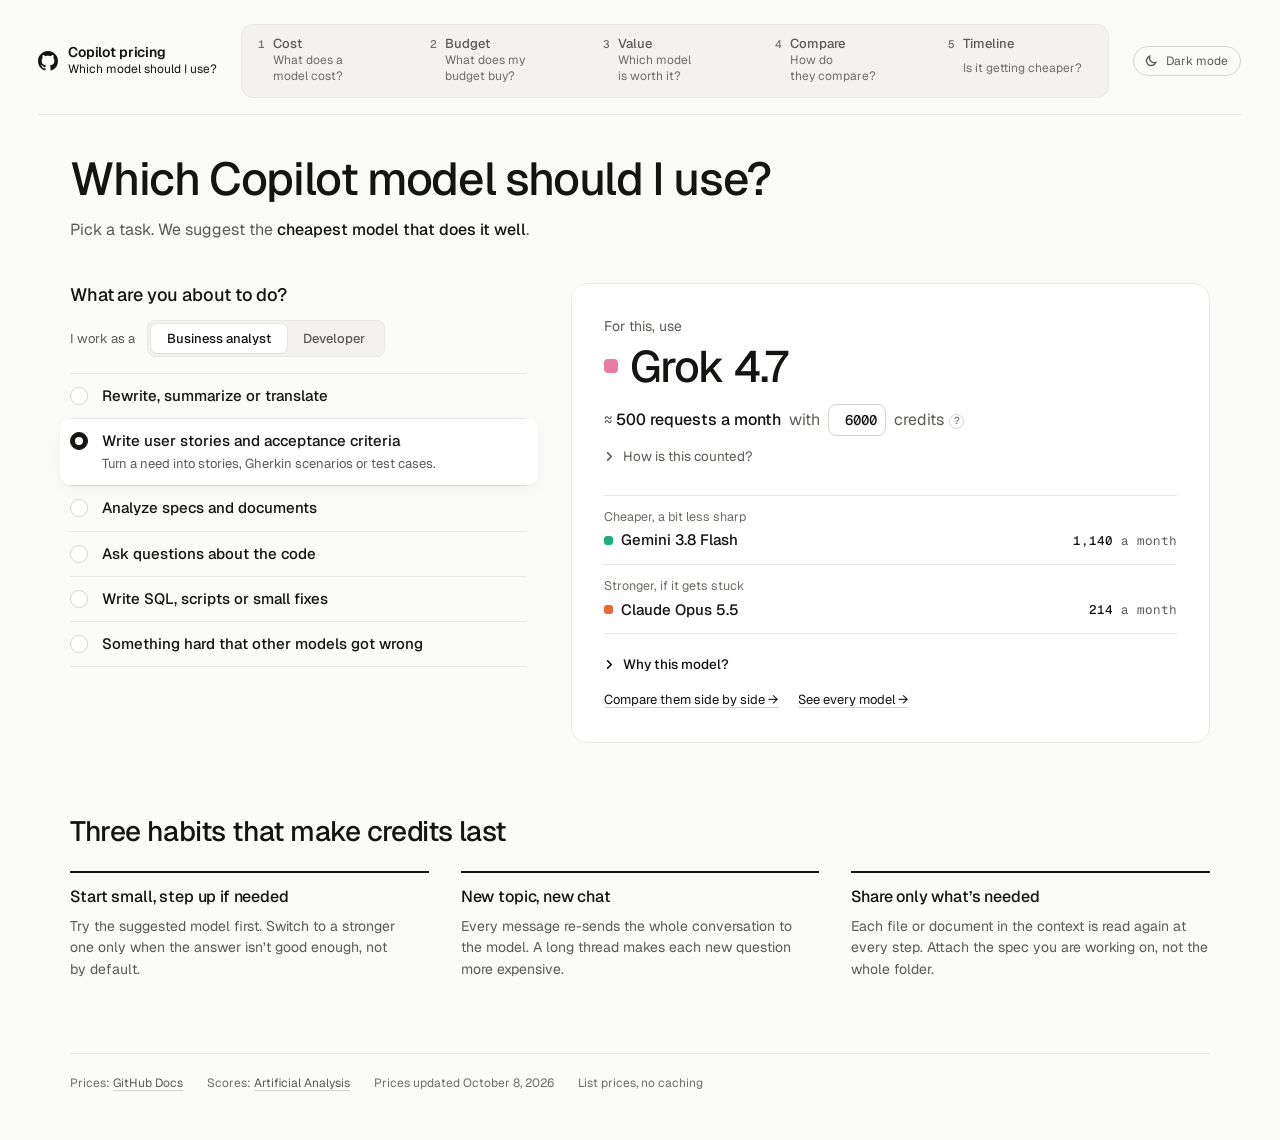
==== commit 45dd1299: "✨ feat: show how requests a month are counted Add a "How is this counted?" disclosure under the requ" ====
--- a/index.html
+++ b/index.html
@@ -224,17 +224,28 @@
 
 /* Why this model (folded) */
 details.why { margin-top: 16px; }
-details.why summary {
+details.a-calc { margin-top: 6px; }
+:is(details.why, details.a-calc) summary {
   display: inline-flex; align-items: center; gap: 8px; cursor: pointer; list-style: none;
   font-size: 13.5px; font-weight: 500; color: var(--ink); padding: 4px 0;
 }
-details.why summary::-webkit-details-marker { display: none; }
-details.why summary svg { width: 11px; height: 11px; fill: none; stroke: currentColor; stroke-width: 1.8; stroke-linecap: round; stroke-linejoin: round; transition: transform .2s var(--ease-out); }
-details.why[open] summary svg { transform: rotate(90deg); }
+details summary::-webkit-details-marker { display: none; }
+:is(details.why, details.a-calc) summary svg { width: 11px; height: 11px; fill: none; stroke: currentColor; stroke-width: 1.8; stroke-linecap: round; stroke-linejoin: round; transition: transform .2s var(--ease-out); }
+details[open] summary svg { transform: rotate(90deg); }
+details.a-calc summary { font-weight: 400; color: var(--ink-2); }
+details.a-calc summary:hover { color: var(--ink); }
 .why-list { margin: 8px 0 0; padding: 0 0 0 19px; display: grid; gap: 6px; font-size: 13.5px; line-height: 1.5; color: var(--ink-2); max-width: 62ch; }
 .why-list b { color: var(--ink); font-weight: 500; }
 .why-list a, .a-foot a { color: var(--ink); text-underline-offset: 3px; text-decoration-color: var(--rule-strong); }
 .why-list a:hover, .a-foot a:hover { text-decoration-color: currentColor; }
+.calc { margin: 8px 0 0; padding: 12px 14px; border: 1px solid var(--rule); border-radius: 8px; max-width: 62ch; }
+.calc-steps { margin: 0; padding: 0; list-style: none; display: grid; gap: 6px; }
+.calc-steps li { display: grid; grid-template-columns: 7.5em 1fr; gap: 2px 12px; align-items: baseline; }
+.calc-k { font: 500 11px/1.5 var(--font-mono); letter-spacing: .08em; text-transform: uppercase; color: var(--ink-3); }
+.calc-v { font: 500 12.5px/1.5 var(--font-mono); font-variant-numeric: tabular-nums; color: var(--ink); overflow-wrap: anywhere; }
+.calc-note { margin: 10px 0 0; font-size: 12.5px; line-height: 1.5; color: var(--ink-2); }
+.calc-note a { color: var(--ink); text-underline-offset: 3px; text-decoration-color: var(--rule-strong); }
+@media (max-width: 520px) { .calc-steps li { grid-template-columns: 1fr; } }
 .a-foot { margin: 12px 0 0; display: flex; flex-wrap: wrap; gap: 6px 20px; font-size: 13px; }
 
 /* Habits */
@@ -341,6 +352,10 @@
           </span>
           <button type="button" class="link-btn reset" id="credits-reset" hidden>Back to 6,000</button>
         </p>
+        <details class="a-calc" id="a-calc" hidden>
+          <summary><svg viewBox="0 0 12 12" aria-hidden="true"><path d="M4 2l4 4-4 4"/></svg>How is this counted?</summary>
+          <div id="a-calc-body"></div>
+        </details>
         <div id="answer-more"></div>
       </section>
     </div>
@@ -453,6 +468,7 @@
     const promo = /promotion/i.test(m.note || '') ? (m.note.match(/through ([A-Z][a-z]+ \d{1,2}, \d{4})/) || [])[1] || '' : null;
     return {
       name: m.model, provider: m.provider, promo,
+      input: m.input, output: m.output, blendedUSD,
       perRequest: blendedUSD * REQUEST_TOKENS / 1e6 / CREDIT_USD,
       coding: num(s.coding), intelligence: num(s.intelligence),
     };
@@ -514,7 +530,6 @@
 
   // Formats
   const fmtInt = n => Math.round(n).toLocaleString('en-US');
-  const fmtPer = c => (c < 0.95 ? c.toFixed(1) : c < 9.95 ? c.toFixed(1).replace(/\.0$/, '') : fmtInt(c));
   // Requests a month, rounded so they don't read as exact: 3 significant digits above 1,000.
   const fmtReq = n => (n >= 1000 ? fmtInt(Math.round(n / 10) * 10) : fmtInt(n));
   const monthOf = m => (m.perRequest > 0 ? state.credits / m.perRequest : 0);
@@ -570,7 +585,7 @@
     const task = TASKS.find(t => t.id === state.task);
     const s = suggest(task);
     const box = $('answer'), more = $('answer-more');
-    $('a-month').hidden = !s;
+    $('a-month').hidden = $('a-calc').hidden = !s;
     if (!s) { box.replaceChildren(el('p', 'empty', 'No scored model for this task yet.')); more.replaceChildren(); return; }
     const { pick, cheaper, stronger, k } = s;
 
@@ -586,6 +601,7 @@
     }
     box.replaceChildren(...top);
     $('a-req').replaceChildren('≈ ', el('b', null, fmtReq(monthOf(pick)) + ' requests a month'));
+    $('a-calc-body').replaceChildren(calc(pick));
 
     const parts = [];
     const opts = [
@@ -627,9 +643,8 @@
     const g = el('button', 'gl'); g.type = 'button'; g.dataset.gl = 'request';
     req.append(g);
     if (window.glossaryBind) glossaryBind(g);
-    li('It costs ', el('b', null, fmtPer(pick.perRequest) + ' credits'), ' per ', req,
+    li('It costs ', el('b', null, CopilotShared.credits(pick.perRequest * CREDIT_USD) + ' credits'), ' per ', req,
       ratio >= 1.5 ? `, ${ratio >= 10 ? fmtInt(ratio) : ratio.toFixed(1).replace(/\.0$/, '')}× less than the best model.` : '.');
-    li(`A request is about 50,000 tokens: one agent step reading your files, history and prompt, ${inPct}% read and ${100 - inPct}% written. Short questions cost less, long tasks more.`);
     const val = el('a', null, 'Every model’s price against its score →');
     val.href = 'performance.html' + (k === 'intelligence' ? '?score=intelligence' : '');
     li('Scores come from ', el('b', null, 'Artificial Analysis'), ' benchmarks: a guide, not a test of your own work. ', val);
@@ -644,6 +659,25 @@
     foot.append(cmp, all);
     parts.push(foot);
     more.replaceChildren(...parts);
+  }
+
+  // The requests-a-month figure, worked out step by step with the pick's own numbers.
+  const fmtUSD = v => '$' + v.toFixed(4).replace(/0{1,2}$/, '');
+  function calc(m) {
+    const box = el('div', 'calc');
+    const ol = el('ol', 'calc-steps');
+    const step = (k, v) => { const l = el('li'); l.append(el('span', 'calc-k', k), el('span', 'calc-v', v)); ol.append(l); };
+    const perUSD = m.blendedUSD * REQUEST_TOKENS / 1e6;
+    const n = monthOf(m);
+    step('Mixed price', `${inPct}% × ${fmtUSD(m.input)} read + ${100 - inPct}% × ${fmtUSD(m.output)} written = ${fmtUSD(m.blendedUSD)} per 1M tokens`);
+    step('One request', `${fmtInt(REQUEST_TOKENS)} tokens × ${fmtUSD(m.blendedUSD)} / 1M = ${fmtUSD(perUSD)} = ${CopilotShared.credits(perUSD)} credits`);
+    step('Your budget', `${fmtInt(state.credits)} ÷ ${CopilotShared.credits(perUSD)} = ${n.toLocaleString('en-US', { maximumFractionDigits: 1 })}` + (fmtReq(n) !== fmtInt(n) ? ` → ≈ ${fmtReq(n)} a month` : ' a month'));
+    const note = el('p', 'calc-note', `Prices are per million tokens, 1 credit = $0.01. A request is one agent step of about ${fmtInt(REQUEST_TOKENS)} tokens, ${inPct}% read (files, history, prompt) and ${100 - inPct}% written. Short questions cost less, long tasks more. `);
+    const mix = el('a', null, 'Change the mix →');
+    mix.href = 'tokens.html';
+    note.append(mix);
+    box.append(ol, note);
+    return box;
   }
 
   // Budget, edited inside the answer sentence.
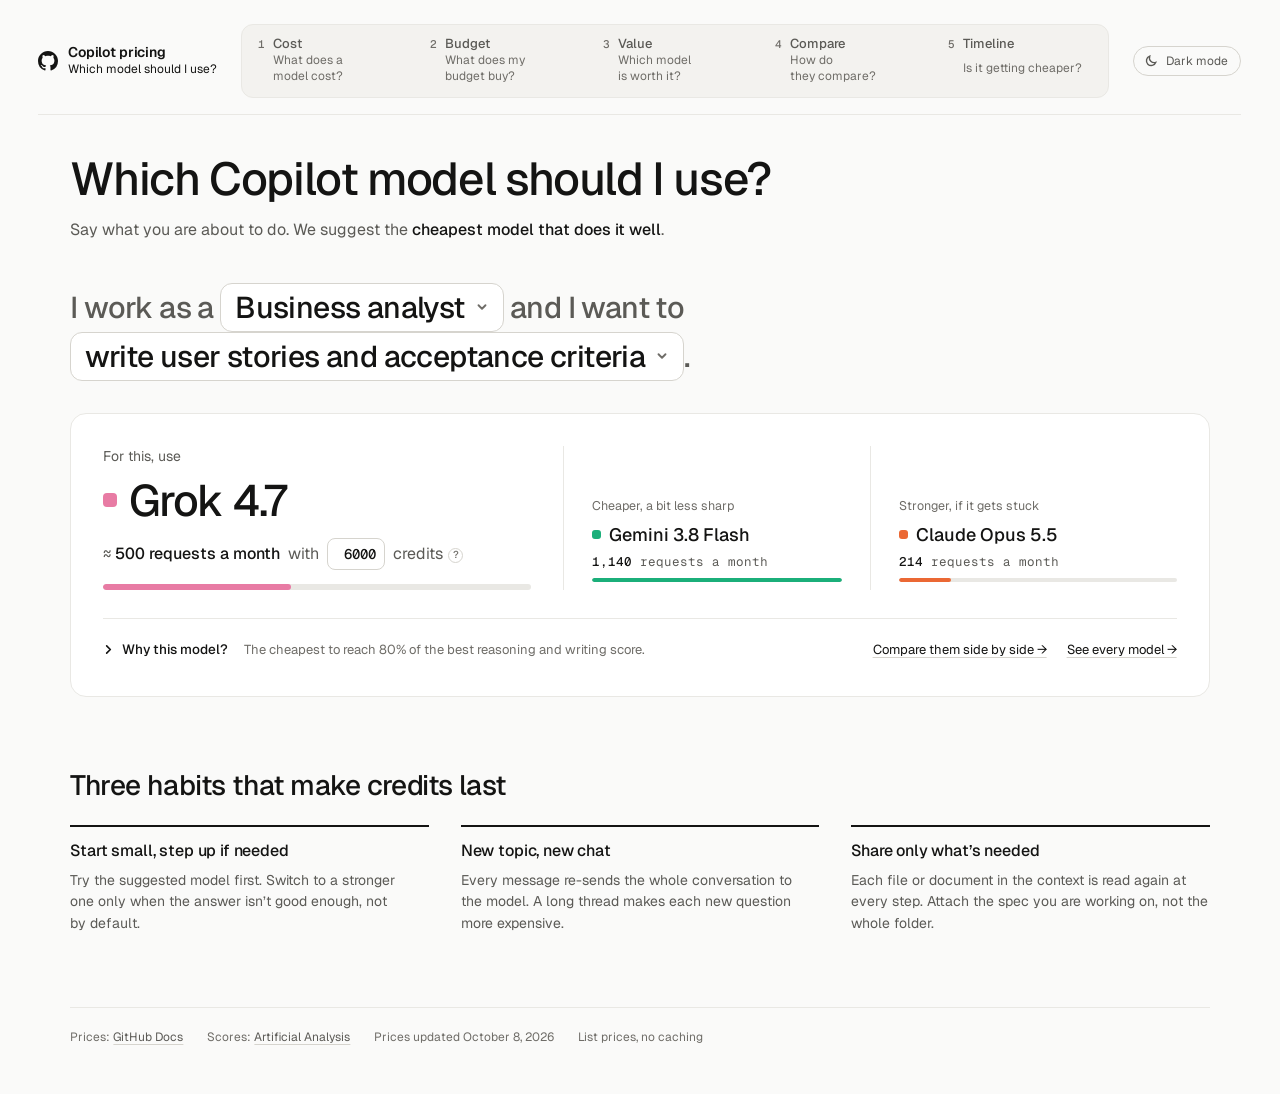
==== commit d93f4858: "✨ feat: start page asks in one sentence, answers as a ladder Redesign from Claude Design variant 0a:" ====
--- a/index.html
+++ b/index.html
@@ -16,7 +16,7 @@
 <style>
 /* Start page: the simple view for people who don't follow LLM news.
    Same design language as cost.html (tokens, nav, theme), fewer controls:
-   pick a task on the left, the answer on the right, three habits below.
+   one sentence to fill in (role, task), the answer as a three-step ladder, three habits below.
    The full menu of models lives on the detail pages. Color is reserved for providers. */
 :root {
   --bg: #fafaf9;
@@ -96,102 +96,70 @@
 .lede { color: var(--ink-2); font-size: 16px; line-height: 1.55; max-width: 60ch; margin: 0; text-wrap: pretty; }
 .lede b { color: var(--ink); font-weight: 500; }
 
-/* Picker: tasks on the left, the answer on the right */
-.picker {
-  margin-top: 40px;
-  display: grid;
-  grid-template-columns: minmax(0, 5fr) minmax(0, 7fr);
-  gap: clamp(24px, 3.5vw, 48px);
-  align-items: start;
-}
-.tasks { border: 0; margin: 0; padding: 0; min-width: 0; }
-.tasks legend { font: 500 18px/1.3 var(--font-sans); letter-spacing: -0.01em; padding: 0; margin-bottom: 14px; }
-.roles { display: flex; align-items: center; gap: 12px; flex-wrap: wrap; margin-bottom: 16px; }
-.roles-label { font-size: 13px; color: var(--ink-2); }
-.segmented {
-  display: inline-flex;
-  padding: 3px;
-  border-radius: 8px;
-  background: var(--hover);
-  border: 1px solid var(--rule);
-}
-.segmented button {
-  appearance: none;
-  border: 0;
-  background: transparent;
-  color: var(--ink-2);
-  font: 500 13px/1 var(--font-sans);
-  padding: 8px 16px;
-  border-radius: 6px;
-  cursor: pointer;
-  transition: background .15s, color .15s, box-shadow .15s;
-}
-.segmented button:hover { color: var(--ink); }
-.segmented button:focus-visible { outline: 2px solid var(--ink); outline-offset: 2px; }
-.segmented button[aria-pressed="true"] {
-  background: var(--surface);
-  color: var(--ink);
-  box-shadow: 0 1px 2px rgb(0 0 0 / .06), 0 0 0 1px var(--rule);
-}
-.task-list { list-style: none; margin: 0; padding: 0; border-top: 1px solid var(--rule); }
-.task { border-bottom: 1px solid var(--rule); }
-.task label {
+/* The question as a sentence to fill in: two native selects dressed as inline chips.
+   The select covers its chip, invisible, so the chip sizes to its text and the browser's own picker opens. */
+.ask {
+  margin: 40px 0 0;
+  font: 500 clamp(20px, 2.8vw, 30px)/1.5 var(--font-sans); letter-spacing: -0.02em;
+  color: var(--ink-2); text-wrap: balance;
+}
+.chip {
   position: relative;
-  display: grid; grid-template-columns: 18px minmax(0, 1fr); column-gap: 14px; align-items: start;
-  padding: 12px 12px 12px 10px; margin-inline: -10px -12px;
-  border-radius: 10px; cursor: pointer;
-  transition: background .15s;
-}
-.task label:hover { background: var(--hover); }
-.task input { position: absolute; opacity: 0; pointer-events: none; }
-.task .dot {
-  margin-top: 1px; width: 18px; height: 18px; border-radius: 50%;
-  border: 1.5px solid var(--rule-strong); background: var(--surface);
-  display: grid; place-items: center;
-  transition: border-color .2s, background .2s;
-}
-.task .dot::after {
-  content: ""; width: 8px; height: 8px; border-radius: 50%; background: var(--bg);
-  transform: scale(0); transition: transform .3s var(--ease-out);
-}
-.task input:checked + label .dot { border-color: var(--ink); background: var(--ink); }
-.task input:checked + label .dot::after { transform: scale(1); }
-.task input:checked + label { background: var(--surface); box-shadow: 0 1px 2px rgb(0 0 0 / .05), 0 4px 16px rgb(0 0 0 / .04); }
-.task input:focus-visible + label { outline: 2px solid var(--ink); outline-offset: 2px; }
-.task .t-name { display: block; font-size: 15px; font-weight: 500; color: var(--ink); line-height: 1.35; }
-/* The examples only under the chosen task: the list scans as six short lines. */
-.task .t-ex { display: none; margin-top: 3px; font-size: 13px; color: var(--ink-2); line-height: 1.45; }
-.task input:checked + label .t-ex { display: block; }
-
-/* The answer */
+  display: inline-flex; align-items: center; gap: 10px; max-width: 100%;
+  padding: 4px 14px; line-height: 1.3; /* a task that wraps (phones) still reads as one chip */
+  border: 1px solid var(--rule-strong); border-radius: 12px;
+  background: var(--surface); color: var(--ink);
+  transition: border-color .15s;
+}
+.chip:hover { border-color: var(--ink-3); }
+.chip:has(select:focus-visible) { outline: 2px solid var(--ink); outline-offset: 2px; }
+.chip svg { flex: none; width: 14px; height: 14px; fill: none; stroke: var(--ink-3); stroke-width: 1.6; stroke-linecap: round; stroke-linejoin: round; }
+.chip select {
+  position: absolute; inset: 0; width: 100%; height: 100%;
+  opacity: 0; cursor: pointer; font: 400 16px/1 var(--font-sans);
+}
+
+/* The answer: a three-step ladder, the pick wide on the left, a cheaper and a stronger option beside it.
+   Each bar is requests a month, relative to the most of the three; the bars sit on one baseline. */
 .answer {
-  position: sticky; top: 16px;
+  margin-top: 32px;
   background: var(--surface);
   border: 1px solid var(--rule);
   border-radius: 16px;
   padding: clamp(20px, 3vw, 32px);
-  min-width: 0;
-}
+}
+.ladder { display: grid; grid-template-columns: minmax(0, 1.5fr) minmax(0, 1fr) minmax(0, 1fr); }
+.rung {
+  display: flex; flex-direction: column; justify-content: flex-end; gap: 8px;
+  min-width: 0; padding: 8px 28px;
+  border-left: 1px solid var(--rule);
+}
+.rung:last-child { padding-right: 0; }
+.rung.pick { justify-content: flex-start; gap: 10px; padding: 0 32px 0 0; border-left: 0; }
+.bar { display: block; height: 4px; border-radius: 2px; background: var(--rule); overflow: hidden; }
+.bar > span { display: block; height: 100%; width: var(--w, 0%); background: var(--c, var(--s-other)); border-radius: inherit; transition: width .4s var(--ease-out); }
+.pick .bar { height: 6px; border-radius: 3px; margin-top: 4px; }
+
 .a-lead { margin: 0; font-size: 14px; color: var(--ink-2); }
 .a-model {
   display: flex; align-items: center; gap: 12px;
-  margin: 6px 0 0;
+  margin: 10px 0 0;
   font-weight: 500; font-size: clamp(30px, 4vw, 44px); line-height: 1.08; letter-spacing: -0.03em;
   text-wrap: balance;
 }
 .a-model .sw { flex: none; width: 14px; height: 14px; border-radius: 4px; background: var(--c, var(--s-other)); }
 .promo {
-  display: inline-flex; align-items: center; gap: 8px; margin-top: 12px;
+  display: inline-flex; align-items: center; gap: 8px; margin: 12px 0 0;
   font-size: 12.5px; color: var(--ink-2);
   padding: 5px 10px; border-radius: 999px; background: var(--hover);
 }
 .promo svg { width: 13px; height: 13px; fill: none; stroke: currentColor; stroke-width: 1.6; stroke-linecap: round; stroke-linejoin: round; }
 .a-month {
-  margin: 14px 0 0;
+  margin: 4px 0 0;
   display: flex; flex-wrap: wrap; align-items: center; gap: 6px 8px;
   font-size: 16px; line-height: 1.4; color: var(--ink-2);
 }
-.a-month b { color: var(--ink); font-weight: 500; font-variant-numeric: tabular-nums; }
+.a-month b { color: var(--ink); font-weight: 500; font-variant-numeric: tabular-nums; white-space: nowrap; }
 .a-month label { color: var(--ink-2); }
 .a-budget { display: inline-flex; align-items: center; gap: 8px; white-space: nowrap; }
 .num {
@@ -210,34 +178,38 @@
 .num input:focus { outline: none; }
 .a-month .reset { font-size: 13px; }
 
-/* Alternatives: a cheaper and a stronger model, one line each */
-.alts { list-style: none; margin: 24px 0 0; padding: 0; border-top: 1px solid var(--rule); }
-.alt {
-  display: grid; grid-template-columns: minmax(0, 1fr) auto; align-items: baseline; column-gap: 16px;
-  padding: 12px 0; border-bottom: 1px solid var(--rule);
-}
-.alt .o-role { grid-column: 1 / -1; font-size: 12.5px; color: var(--ink-3); margin-bottom: 3px; }
-.alt .o-name { display: inline-flex; align-items: center; gap: 8px; min-width: 0; font-size: 15px; font-weight: 500; }
-.alt .o-name .sw { flex: none; width: 9px; height: 9px; border-radius: 3px; background: var(--c, var(--s-other)); }
-.alt .o-n { font: 400 12.5px/1.3 var(--font-mono); color: var(--ink-2); text-align: right; font-variant-numeric: tabular-nums; white-space: nowrap; }
-.alt .o-n b { color: var(--ink); font-weight: 500; }
+/* Cheaper and stronger rungs */
+.o-role { font-size: 12.5px; color: var(--ink-3); }
+.o-name { display: flex; align-items: center; gap: 8px; min-width: 0; font-size: 18px; font-weight: 500; line-height: 1.25; }
+.o-name .sw { flex: none; width: 9px; height: 9px; border-radius: 3px; background: var(--c, var(--s-other)); }
+.o-n { font: 400 12.5px/1.3 var(--font-mono); color: var(--ink-2); font-variant-numeric: tabular-nums; }
+.o-n b { color: var(--ink); font-weight: 500; }
+.o-none { font-size: 14px; color: var(--ink-3); }
 
 /* Why this model (folded) */
-details.why { margin-top: 16px; }
-details.a-calc { margin-top: 6px; }
-:is(details.why, details.a-calc) summary {
-  display: inline-flex; align-items: center; gap: 8px; cursor: pointer; list-style: none;
+/* The answer's footer: the reason in one line, unfolded on demand, and where to go next. */
+.a-foot {
+  margin-top: 28px; padding-top: 16px; border-top: 1px solid var(--rule);
+  display: flex; flex-wrap: wrap; align-items: baseline; gap: 8px 24px;
+  font-size: 13px;
+}
+details.why { flex: 1 1 28rem; min-width: 0; }
+details.why summary {
+  display: flex; flex-wrap: wrap; align-items: baseline; column-gap: 8px; cursor: pointer; list-style: none;
   font-size: 13.5px; font-weight: 500; color: var(--ink); padding: 4px 0;
 }
-details summary::-webkit-details-marker { display: none; }
-:is(details.why, details.a-calc) summary svg { width: 11px; height: 11px; fill: none; stroke: currentColor; stroke-width: 1.8; stroke-linecap: round; stroke-linejoin: round; transition: transform .2s var(--ease-out); }
-details[open] summary svg { transform: rotate(90deg); }
-details.a-calc summary { font-weight: 400; color: var(--ink-2); }
-details.a-calc summary:hover { color: var(--ink); }
+details.why summary::-webkit-details-marker { display: none; }
+details.why summary svg { align-self: center; overflow: visible; width: 11px; height: 11px; fill: none; stroke: currentColor; stroke-width: 1.8; stroke-linecap: round; stroke-linejoin: round; transition: transform .2s var(--ease-out); }
+details.why[open] summary svg { transform: rotate(90deg); }
+.why-short { margin-left: 8px; font-size: 13px; font-weight: 400; color: var(--ink-3); }
+.why-sub { margin: 14px 0 0 19px; font-size: 13.5px; font-weight: 500; }
+.why-body .calc { margin-left: 19px; }
+.a-links { display: flex; flex-wrap: wrap; gap: 6px 20px; }
+.a-links a { white-space: nowrap; }
 .why-list { margin: 8px 0 0; padding: 0 0 0 19px; display: grid; gap: 6px; font-size: 13.5px; line-height: 1.5; color: var(--ink-2); max-width: 62ch; }
 .why-list b { color: var(--ink); font-weight: 500; }
-.why-list a, .a-foot a { color: var(--ink); text-underline-offset: 3px; text-decoration-color: var(--rule-strong); }
-.why-list a:hover, .a-foot a:hover { text-decoration-color: currentColor; }
+.why-list a, .a-links a { color: var(--ink); text-underline-offset: 3px; text-decoration-color: var(--rule-strong); }
+.why-list a:hover, .a-links a:hover { text-decoration-color: currentColor; }
 .calc { margin: 8px 0 0; padding: 12px 14px; border: 1px solid var(--rule); border-radius: 8px; max-width: 62ch; }
 .calc-steps { margin: 0; padding: 0; list-style: none; display: grid; gap: 6px; }
 .calc-steps li { display: grid; grid-template-columns: 7.5em 1fr; gap: 2px 12px; align-items: baseline; }
@@ -246,7 +218,6 @@
 .calc-note { margin: 10px 0 0; font-size: 12.5px; line-height: 1.5; color: var(--ink-2); }
 .calc-note a { color: var(--ink); text-underline-offset: 3px; text-decoration-color: var(--rule-strong); }
 @media (max-width: 520px) { .calc-steps li { grid-template-columns: 1fr; } }
-.a-foot { margin: 12px 0 0; display: flex; flex-wrap: wrap; gap: 6px 20px; font-size: 13px; }
 
 /* Habits */
 section.habits { margin-top: 72px; }
@@ -283,12 +254,18 @@
 }
 
 @media (max-width: 960px) {
-  .picker { grid-template-columns: minmax(0, 1fr); }
-  .answer { position: static; }
+  .ladder { grid-template-columns: minmax(0, 1fr) minmax(0, 1fr); }
+  .rung.pick { grid-column: 1 / -1; padding: 0 0 20px; }
+  .rung:not(.pick) { justify-content: flex-start; padding: 16px 16px 0 0; border-left: 0; border-top: 1px solid var(--rule); }
+  .rung:last-child { padding: 16px 0 0 16px; border-left: 1px solid var(--rule); }
   .h-list { grid-template-columns: minmax(0, 1fr); gap: 24px; }
 }
 @media (max-width: 520px) {
   .intro { padding-top: 28px; }
+  .ask { margin-top: 28px; }
+  .ask-end { display: none; } /* the task chip fills the line there: the full stop would sit alone */
+  .ladder { grid-template-columns: minmax(0, 1fr); }
+  .rung:last-child { padding: 16px 0 0; border-left: 0; }
 }
 @media (prefers-reduced-motion: reduce) {
   *, *::before, *::after { transition: none !important; }
@@ -301,8 +278,8 @@
 THESIS: the answer before the vocabulary. Name the task, get one model and what a month of it costs; refuses the price-chart-first dashboard.
 OWN-WORLD: the site's own Geist on warm neutrals, provider swatches, round-capped bars; a bordered answer panel is the only raised surface.
 STORY: a business analyst learns which model fits the task, how many agent requests their 6,000 credits buy with it, and that pricier is rarely needed; they leave with a model name.
-FIRST VIEWPORT: question as H1, one-line lede; tasks list left (5/12), answer panel right (7/12): model name at display size, requests a month with the budget editable in that sentence, a cheaper and a stronger option, the reasoning folded; then three habits that save credits. Everything else lives on the detail pages.
-FORM: established-world surface, task picker + answer panel (structure chosen in-thread; seed script returned no output).
+FIRST VIEWPORT: question as H1, one-line lede; a sentence to fill in ("I work as a [role] and I want to [task]."); the answer panel as a three-step ladder: model name at display size with requests a month (budget editable in that sentence), a cheaper and a stronger option beside it, bars on one baseline; the reasoning folded in one line; then three habits that save credits. Everything else lives on the detail pages.
+FORM: established-world surface, fill-in sentence + answer ladder (Claude Design variant 0a) (structure chosen in-thread; seed script returned no output).
 FINISH: unreviewed and undocumented is unfinished; this build ends with the finish review, the verdict, and DESIGN.md
 -->
 <div class="app">
@@ -327,38 +304,42 @@
 
   <header class="intro">
     <h1>Which Copilot model should I use?</h1>
-    <p class="lede">Pick a task. We suggest the <b>cheapest model that does it well</b>.</p>
+    <p class="lede">Say what you are about to do. We suggest the <b>cheapest model that does it well</b>.</p>
   </header>
 
   <main>
-    <div class="picker">
-      <fieldset class="tasks">
-        <legend>What are you about to do?</legend>
-        <div class="roles">
-          <span class="roles-label" id="roles-label">I work as a</span>
-          <div class="segmented" role="group" aria-labelledby="roles-label" id="roles"></div>
+    <p class="ask">I work as a
+      <span class="chip"><span id="role-t"></span><svg viewBox="0 0 12 12" aria-hidden="true"><path d="M3 4.5 6 7.5 9 4.5"/></svg><select id="role" aria-label="Your role"></select></span>
+      and I want to
+      <span class="chip"><span id="task-t"></span><svg viewBox="0 0 12 12" aria-hidden="true"><path d="M3 4.5 6 7.5 9 4.5"/></svg><select id="task" aria-label="What you are about to do"></select></span><span class="ask-end">.</span>
+    </p>
+
+    <section class="answer" aria-labelledby="a-model">
+      <div class="ladder">
+        <div class="rung pick">
+          <div id="answer" aria-live="polite"><p class="empty">Loading prices…</p></div>
+          <p class="a-month" id="a-month" hidden>
+            <span id="a-req"></span>
+            <span class="a-budget">
+              <label for="credits">with</label>
+              <span class="num"><input id="credits" type="number" inputmode="numeric" min="0" max="1000000" step="500" value="6000"></span>
+              <span class="gl-t">credits<button class="gl" data-gl="credit"></button></span>
+            </span>
+            <button type="button" class="link-btn reset" id="credits-reset" hidden>Back to 6,000</button>
+          </p>
+          <span class="bar" id="a-bar" aria-hidden="true" hidden><span></span></span>
         </div>
-        <ul class="task-list" id="tasks"></ul>
-      </fieldset>
-
-      <section class="answer" aria-labelledby="a-model">
-        <div id="answer" aria-live="polite"><p class="empty">Loading prices…</p></div>
-        <p class="a-month" id="a-month" hidden>
-          <span id="a-req"></span>
-          <span class="a-budget">
-            <label for="credits">with</label>
-            <span class="num"><input id="credits" type="number" inputmode="numeric" min="0" max="1000000" step="500" value="6000"></span>
-            <span class="gl-t">credits<button class="gl" data-gl="credit"></button></span>
-          </span>
-          <button type="button" class="link-btn reset" id="credits-reset" hidden>Back to 6,000</button>
-        </p>
-        <details class="a-calc" id="a-calc" hidden>
-          <summary><svg viewBox="0 0 12 12" aria-hidden="true"><path d="M4 2l4 4-4 4"/></svg>How is this counted?</summary>
-          <div id="a-calc-body"></div>
+        <div class="rung" id="r-cheaper" hidden></div>
+        <div class="rung" id="r-stronger" hidden></div>
+      </div>
+      <div class="a-foot" id="a-foot" hidden>
+        <details class="why">
+          <summary><svg viewBox="0 0 12 12" aria-hidden="true"><path d="M4 2l4 4-4 4"/></svg>Why this model?<span class="why-short" id="why-short"></span></summary>
+          <div class="why-body" id="why-body"></div>
         </details>
-        <div id="answer-more"></div>
-      </section>
-    </div>
+        <span class="a-links"><a id="a-compare" href="compare.html">Compare them side by side →</a><a href="tokens.html">See every model →</a></span>
+      </div>
+    </section>
 
     <section class="habits" aria-labelledby="habits-title">
       <h2 id="habits-title">Three habits that make credits last</h2>
@@ -424,24 +405,24 @@
   document.getElementById('answer').replaceChildren(p);
 });
 
-// What people ask Copilot to do, by role, from light to heavy. `index` is the benchmark that fits
+// What people ask Copilot to do, by role, from light to heavy. Names complete "I want to …". `index` is the benchmark that fits
 // the task best; `level` is the share of the top Copilot score a model needs to be suggested.
 const ROLES = [
   { id: 'ba', name: 'Business analyst', first: 'stories', tasks: [
-    { id: 'rewrite', name: 'Rewrite, summarize or translate', ex: 'Polish an email, sum up meeting notes, translate a spec.', index: 'intelligence', level: .6 },
-    { id: 'stories', name: 'Write user stories and acceptance criteria', ex: 'Turn a need into stories, Gherkin scenarios or test cases.', index: 'intelligence', level: .8 },
-    { id: 'analyze', name: 'Analyze specs and documents', ex: 'Spot gaps and contradictions, compare versions, assess the impact of a change.', index: 'intelligence', level: .9 },
-    { id: 'code-qa', name: 'Ask questions about the code', ex: 'Find where a business rule lives, explain what a screen or function does.', index: 'coding', level: .85 },
-    { id: 'sql', name: 'Write SQL, scripts or small fixes', ex: 'Query data, automate a spreadsheet chore, fix a label in the app.', index: 'coding', level: .92 },
-    { id: 'hard', name: 'Something hard that other models got wrong', ex: 'A tricky analysis or bug where a lighter model kept missing the point.', index: 'intelligence', level: .98 },
+    { id: 'rewrite', name: 'rewrite, summarize or translate', ex: 'Polish an email, sum up meeting notes, translate a spec.', index: 'intelligence', level: .6 },
+    { id: 'stories', name: 'write user stories and acceptance criteria', ex: 'Turn a need into stories, Gherkin scenarios or test cases.', index: 'intelligence', level: .8 },
+    { id: 'analyze', name: 'analyze specs and documents', ex: 'Spot gaps and contradictions, compare versions, assess the impact of a change.', index: 'intelligence', level: .9 },
+    { id: 'code-qa', name: 'ask questions about the code', ex: 'Find where a business rule lives, explain what a screen or function does.', index: 'coding', level: .85 },
+    { id: 'sql', name: 'write SQL, scripts or small fixes', ex: 'Query data, automate a spreadsheet chore, fix a label in the app.', index: 'coding', level: .92 },
+    { id: 'hard', name: 'crack a problem other models got wrong', ex: 'A tricky analysis or bug where a lighter model kept missing the point.', index: 'intelligence', level: .98 },
   ] },
   { id: 'dev', name: 'Developer', first: 'feature', tasks: [
-    { id: 'explain', name: 'Explain code, write docs or commit messages', ex: 'Walk through an unfamiliar module, write a docstring, a README section or a commit message.', index: 'coding', level: .75 },
-    { id: 'tests', name: 'Write tests', ex: 'Cover a function and its edge cases, fix a broken assertion, add a regression test.', index: 'coding', level: .85 },
-    { id: 'review', name: 'Review a change or refactor', ex: 'Spot bugs in a pull request; rename, extract or simplify without changing behavior.', index: 'coding', level: .9 },
-    { id: 'debug', name: 'Debug a failure', ex: 'Read a stack trace or a failing CI run, find the root cause, propose the fix.', index: 'coding', level: .92 },
-    { id: 'feature', name: 'Build a feature across several files', ex: 'Agent mode reads the codebase, edits several files, runs the build and the tests.', index: 'coding', level: .95 },
-    { id: 'dev-hard', name: 'Architecture, or a bug other models got wrong', ex: 'Plan a migration, untangle concurrency, crack a fix lighter models kept missing.', index: 'coding', level: .98 },
+    { id: 'explain', name: 'explain code, write docs or commit messages', ex: 'Walk through an unfamiliar module, write a docstring, a README section or a commit message.', index: 'coding', level: .75 },
+    { id: 'tests', name: 'write tests', ex: 'Cover a function and its edge cases, fix a broken assertion, add a regression test.', index: 'coding', level: .85 },
+    { id: 'review', name: 'review a change or refactor', ex: 'Spot bugs in a pull request; rename, extract or simplify without changing behavior.', index: 'coding', level: .9 },
+    { id: 'debug', name: 'debug a failure', ex: 'Read a stack trace or a failing CI run, find the root cause, propose the fix.', index: 'coding', level: .92 },
+    { id: 'feature', name: 'build a feature across several files', ex: 'Agent mode reads the codebase, edits several files, runs the build and the tests.', index: 'coding', level: .95 },
+    { id: 'dev-hard', name: 'plan architecture or fix a stubborn bug', ex: 'Plan a migration, untangle concurrency, crack a fix lighter models kept missing.', index: 'coding', level: .98 },
   ] },
 ];
 const TASKS = ROLES.flatMap(r => r.tasks.map(t => ({ ...t, role: r.id })));
@@ -537,56 +518,52 @@
   const el = (tag, cls, text) => { const e = document.createElement(tag); if (cls) e.className = cls; if (text != null) e.textContent = text; return e; };
   const swatch = m => { const s = el('span', 'sw'); s.style.setProperty('--c', colorOf(m.provider)); s.setAttribute('aria-hidden', 'true'); return s; };
 
-  // Role switch and task list (built once per role).
+  // The sentence: role and task as native selects; each chip shows its selected option.
+  const roleSel = $('role'), taskSel = $('task');
+  function renderSentence() {
+    const role = ROLES.find(r => r.id === roleOf(state.task));
+    const task = role.tasks.find(t => t.id === state.task);
+    roleSel.value = role.id;
+    taskSel.replaceChildren(...role.tasks.map(t => { const o = el('option', null, t.name); o.value = t.id; return o; }));
+    taskSel.value = task.id;
+    $('role-t').textContent = role.name;
+    $('task-t').textContent = task.name;
+  }
   function pickTask(id) {
     state.task = id; state.lastTask[roleOf(id)] = id;
-    save(); renderAnswer();
-  }
-  function renderTasks() {
-    const role = ROLES.find(r => r.id === roleOf(state.task));
-    $('roles').querySelectorAll('button').forEach(b => b.setAttribute('aria-pressed', String(b.dataset.role === role.id)));
-    $('tasks').replaceChildren(...role.tasks.map(t => {
-      const li = el('li', 'task');
-      const input = el('input');
-      input.type = 'radio'; input.name = 'task'; input.id = 't-' + t.id; input.value = t.id;
-      input.checked = t.id === state.task;
-      input.addEventListener('change', () => {
-        pickTask(t.id);
-        if (matchMedia('(max-width: 960px)').matches) {
-          const a = $('answer'), top = a.getBoundingClientRect().top;
-          if (top > innerHeight * .6) a.scrollIntoView({ behavior: matchMedia('(prefers-reduced-motion: reduce)').matches ? 'auto' : 'smooth', block: 'start' });
-        }
-      });
-      const label = el('label');
-      label.htmlFor = input.id;
-      const text = el('span');
-      text.append(el('span', 't-name', t.name), el('span', 't-ex', t.ex));
-      label.append(el('span', 'dot'), text);
-      li.append(input, label);
-      return li;
-    }));
-  }
-  ROLES.forEach(r => {
-    const b = el('button', null, r.name);
-    b.type = 'button'; b.dataset.role = r.id;
-    b.addEventListener('click', () => {
-      if (roleOf(state.task) === r.id) return;
-      state.task = state.lastTask[r.id];
-      renderTasks(); pickTask(state.task);
-    });
-    $('roles').append(b);
-  });
-  renderTasks();
+    save(); renderSentence(); renderAnswer();
+  }
+  roleSel.replaceChildren(...ROLES.map(r => { const o = el('option', null, r.name); o.value = r.id; return o; }));
+  roleSel.addEventListener('change', () => pickTask(state.lastTask[roleSel.value]));
+  taskSel.addEventListener('change', () => pickTask(taskSel.value));
+  renderSentence();
 
   // The answer: the model, what the budget buys with it (the budget input sits in that
-  // sentence and is never re-rendered), a cheaper and a stronger option, the reasoning folded.
-  let whyOpen = false;
+  // sentence and is never re-rendered), a cheaper and a stronger rung, the reasoning folded.
+  const setBar = (bar, m, max) => {
+    const fill = bar.firstElementChild;
+    fill.style.setProperty('--c', colorOf(m.provider));
+    fill.style.setProperty('--w', (max > 0 ? monthOf(m) / max * 100 : 0) + '%');
+  };
+  function rung(box, m, role, none, max) {
+    box.hidden = false;
+    if (!m) { box.replaceChildren(el('span', 'o-role', role), el('span', 'o-none', none)); return; }
+    const nm = el('span', 'o-name');
+    nm.append(swatch(m), el('span', null, m.name));
+    const nn = el('span', 'o-n');
+    nn.append(el('b', null, fmtReq(monthOf(m))), ' requests a month');
+    const bar = el('span', 'bar');
+    bar.setAttribute('aria-hidden', 'true');
+    bar.append(el('span'));
+    setBar(bar, m, max);
+    box.replaceChildren(el('span', 'o-role', role), nm, nn, bar);
+  }
   function renderAnswer() {
     const task = TASKS.find(t => t.id === state.task);
     const s = suggest(task);
-    const box = $('answer'), more = $('answer-more');
-    $('a-month').hidden = $('a-calc').hidden = !s;
-    if (!s) { box.replaceChildren(el('p', 'empty', 'No scored model for this task yet.')); more.replaceChildren(); return; }
+    const box = $('answer');
+    $('a-month').hidden = $('a-bar').hidden = $('a-foot').hidden = $('r-cheaper').hidden = $('r-stronger').hidden = !s;
+    if (!s) { box.replaceChildren(el('p', 'empty', 'No scored model for this task yet.')); return; }
     const { pick, cheaper, stronger, k } = s;
 
     const name = el('h2', 'a-model');
@@ -601,36 +578,16 @@
     }
     box.replaceChildren(...top);
     $('a-req').replaceChildren('≈ ', el('b', null, fmtReq(monthOf(pick)) + ' requests a month'));
-    $('a-calc-body').replaceChildren(calc(pick));
-
-    const parts = [];
-    const opts = [
-      cheaper && { m: cheaper, role: `Cheaper, ${pct(cheaper, k) >= pct(pick, k) - 3 ? 'about as good' : 'a bit less sharp'}` },
-      stronger && { m: stronger, role: 'Stronger, if it gets stuck' },
-    ].filter(Boolean);
-    if (opts.length) {
-      const list = el('ul', 'alts');
-      list.setAttribute('aria-label', 'Other options');
-      opts.forEach(o => {
-        const li = el('li', 'alt');
-        li.style.setProperty('--c', colorOf(o.m.provider));
-        const nm = el('span', 'o-name');
-        nm.append(swatch(o.m), el('span', null, o.m.name));
-        const nn = el('span', 'o-n');
-        nn.append(el('b', null, fmtReq(monthOf(o.m))), ' a month');
-        li.append(el('span', 'o-role', o.role), nm, nn);
-        list.append(li);
-      });
-      parts.push(list);
-    }
-
-    // Why this model: quality, cost and the rule applied, in plain words. Stays open across re-renders.
-    const why = el('details', 'why');
-    why.open = whyOpen;
-    why.addEventListener('toggle', () => { whyOpen = why.open; });
-    const sum = el('summary');
-    sum.innerHTML = '<svg viewBox="0 0 12 12" aria-hidden="true"><path d="M4 2l4 4-4 4"/></svg>';
-    sum.append('Why this model?');
+
+    const max = Math.max(...[pick, cheaper, stronger].filter(Boolean).map(monthOf));
+    setBar($('a-bar'), pick, max);
+    rung($('r-cheaper'), cheaper, !cheaper ? 'Cheaper' : pct(cheaper, k) >= pct(pick, k) - 3 ? 'Cheaper, about as good' : 'Cheaper, a bit less sharp', 'Nothing cheaper does it well enough', max);
+    rung($('r-stronger'), stronger, stronger ? 'Stronger, if it gets stuck' : 'Stronger', 'Already the strongest', max);
+
+    // Why this model: quality, cost, the rule applied and how requests are counted, in plain words.
+    $('why-short').textContent = pick[k] === TOP[k]
+      ? `The best at ${INDEX_LABEL[k]}, and the cheapest of the best.`
+      : `The cheapest to reach ${Math.round(task.level * 100)}% of the best ${INDEX_LABEL[k]} score.`;
     const ul = el('ul', 'why-list');
     const li = (...xs) => { const l = el('li'); l.append(...xs); ul.append(l); };
     const below = CURRENT.filter(m => m[k] != null && m.perRequest < pick.perRequest).sort((a, b) => b[k] - a[k])[0];
@@ -648,17 +605,9 @@
     const val = el('a', null, 'Every model’s price against its score →');
     val.href = 'performance.html' + (k === 'intelligence' ? '?score=intelligence' : '');
     li('Scores come from ', el('b', null, 'Artificial Analysis'), ' benchmarks: a guide, not a test of your own work. ', val);
-    why.append(sum, ul);
-    parts.push(why);
-
-    const foot = el('p', 'a-foot');
-    const cmp = el('a', null, 'Compare them side by side →');
-    cmp.href = 'compare.html?' + [pick, ...opts.map(o => o.m)].map(m => 'm=' + encodeURIComponent(m.name)).join('&');
-    const all = el('a', null, 'See every model →');
-    all.href = 'tokens.html';
-    foot.append(cmp, all);
-    parts.push(foot);
-    more.replaceChildren(...parts);
+    $('why-body').replaceChildren(ul, el('p', 'why-sub', 'How the requests a month are counted'), calc(pick));
+
+    $('a-compare').href = 'compare.html?' + [pick, cheaper, stronger].filter(Boolean).map(m => 'm=' + encodeURIComponent(m.name)).join('&');
   }
 
   // The requests-a-month figure, worked out step by step with the pick's own numbers.
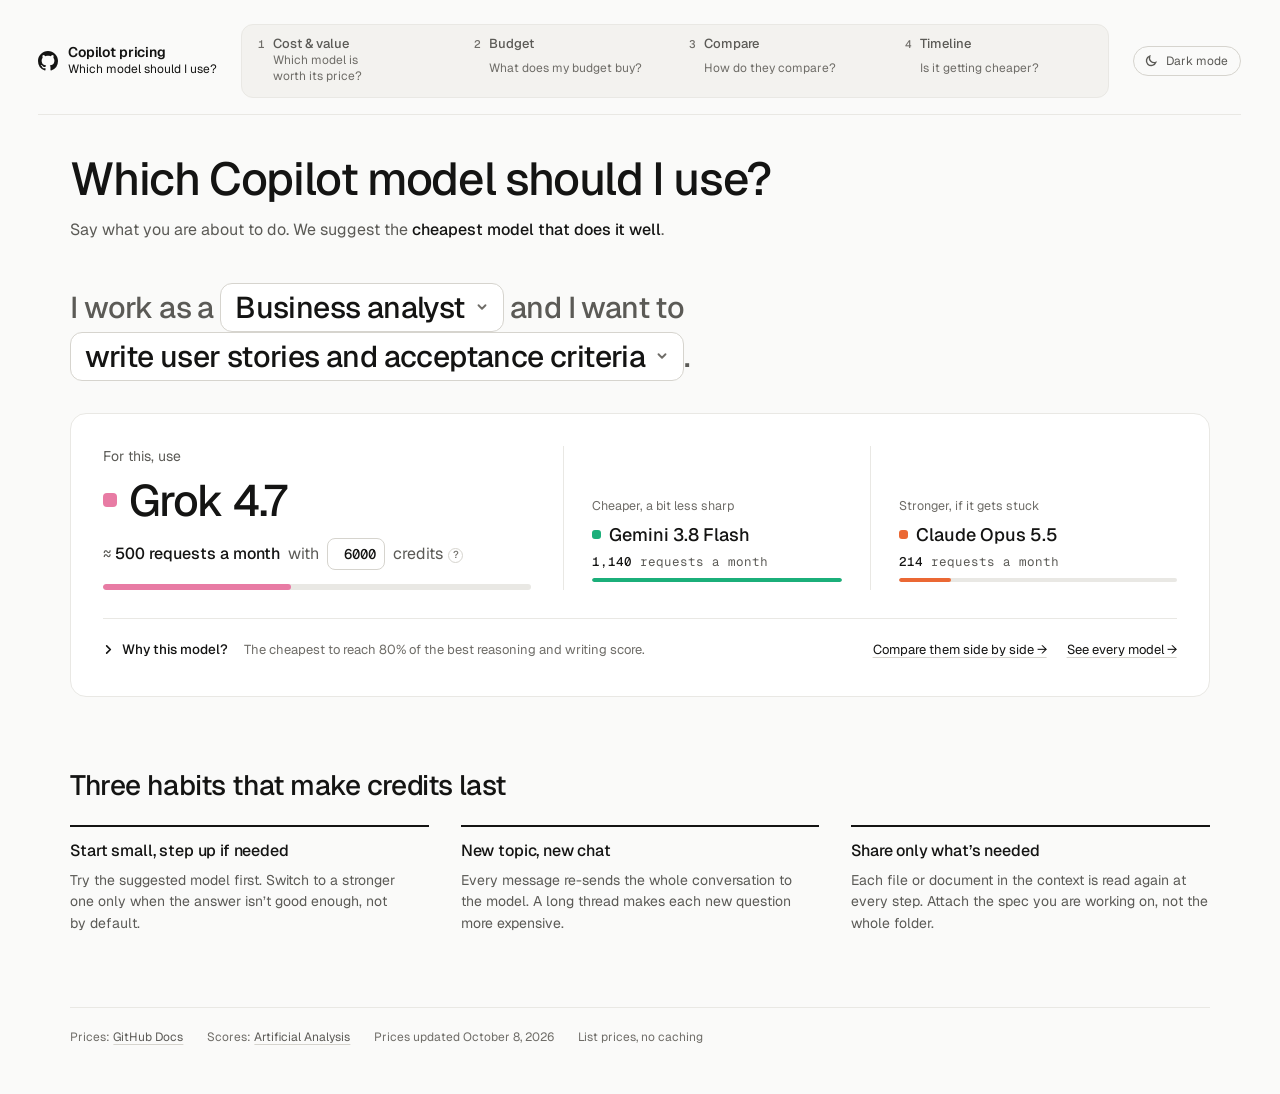
==== commit b63f0ba0: "✨ feat: merge Cost and Value into one page cost.html is now 1 · Cost & value (design variant 6f): th" ====
--- a/index.html
+++ b/index.html
@@ -288,11 +288,10 @@
       <a class="brand" href="./" aria-current="page"><svg viewBox="0 0 16 16" aria-hidden="true"><path d="M8 0c4.42 0 8 3.58 8 8a8.01 8.01 0 0 1-5.45 7.59c-.4.08-.55-.17-.55-.38 0-.27.01-1.13.01-2.2 0-.75-.25-1.23-.54-1.48 1.78-.2 3.65-.88 3.65-3.95 0-.88-.31-1.59-.82-2.15.08-.2.36-1.02-.08-2.12 0 0-.67-.22-2.2.82-.64-.18-1.32-.27-2-.27-.68 0-1.36.09-2 .27-1.53-1.03-2.2-.82-2.2-.82-.44 1.1-.16 1.92-.08 2.12-.51.56-.82 1.28-.82 2.15 0 3.06 1.86 3.75 3.64 3.95-.23.2-.44.55-.51 1.07-.46.21-1.61.55-2.33-.66-.15-.24-.6-.83-1.23-.82-.67.01-.27.38.01.53.34.19.73.9.82 1.13.16.45.68 1.31 2.69.94 0 .67.01 1.3.01 1.49 0 .21-.15.45-.55.38A7.995 7.995 0 0 1 0 8c0-4.42 3.58-8 8-8Z"/></svg><span class="b-t"><span class="b-name">Copilot pricing</span><span class="q">Which model should I use?</span></span></a>
       <button type="button" class="steps-btn" aria-expanded="false" aria-controls="steps">Explore the data<svg viewBox="0 0 12 12" aria-hidden="true"><path d="M3 4.5 6 7.5 9 4.5"/></svg></button>
       <ol class="steps" id="steps">
-        <li><a href="cost.html"><span class="n">1</span><span class="t">Cost</span><span class="q">What does a model cost?</span></a></li>
+        <li><a href="cost.html"><span class="n">1</span><span class="t">Cost &amp; value</span><span class="q">Which model is worth its price?</span></a></li>
         <li><a href="tokens.html"><span class="n">2</span><span class="t">Budget</span><span class="q">What does my budget buy?</span></a></li>
-        <li><a href="performance.html"><span class="n">3</span><span class="t">Value</span><span class="q">Which model is worth it?</span></a></li>
-        <li><a href="compare.html"><span class="n">4</span><span class="t">Compare</span><span class="q">How do they compare?</span></a></li>
-        <li><a href="timeline.html"><span class="n">5</span><span class="t">Timeline</span><span class="q">Is it getting cheaper?</span></a></li>
+        <li><a href="compare.html"><span class="n">3</span><span class="t">Compare</span><span class="q">How do they compare?</span></a></li>
+        <li><a href="timeline.html"><span class="n">4</span><span class="t">Timeline</span><span class="q">Is it getting cheaper?</span></a></li>
       </ol>
     </nav>
     <button type="button" class="theme-btn" id="theme-toggle" aria-pressed="false">
@@ -603,7 +602,7 @@
     li('It costs ', el('b', null, CopilotShared.credits(pick.perRequest * CREDIT_USD) + ' credits'), ' per ', req,
       ratio >= 1.5 ? `, ${ratio >= 10 ? fmtInt(ratio) : ratio.toFixed(1).replace(/\.0$/, '')}× less than the best model.` : '.');
     const val = el('a', null, 'Every model’s price against its score →');
-    val.href = 'performance.html' + (k === 'intelligence' ? '?score=intelligence' : '');
+    val.href = 'cost.html?score=' + k;
     li('Scores come from ', el('b', null, 'Artificial Analysis'), ' benchmarks: a guide, not a test of your own work. ', val);
     $('why-body').replaceChildren(ul, el('p', 'why-sub', 'How the requests a month are counted'), calc(pick));
 
--- a/site.css
+++ b/site.css
@@ -1,5 +1,5 @@
 /* Shared by every page, loaded after the page's own <style>:
-   - the masthead: brand (link to the start page), the five detail pages as numbered steps, theme button;
+   - the masthead: brand (link to the start page), the four detail pages as numbered steps, theme button;
    - the detail pages' controls: a filter bar under the intro (assumptions and model filters in
      drop-down panels) and a toolbar above the chart (how the chart is drawn). */
 
@@ -23,7 +23,7 @@
 .site-nav .brand[aria-current="page"] .q { color: var(--ink); }
 .site-nav .brand:focus-visible { outline: 2px solid var(--ink); outline-offset: 4px; }
 
-/* The five detail pages: number and short name, with the page's question under it */
+/* The four detail pages: number and short name, with the page's question under it */
 .steps {
   flex: 1; min-width: 0; max-width: 72rem;
   display: grid; grid-auto-flow: column; grid-auto-columns: minmax(0, 1fr); gap: 2px;
